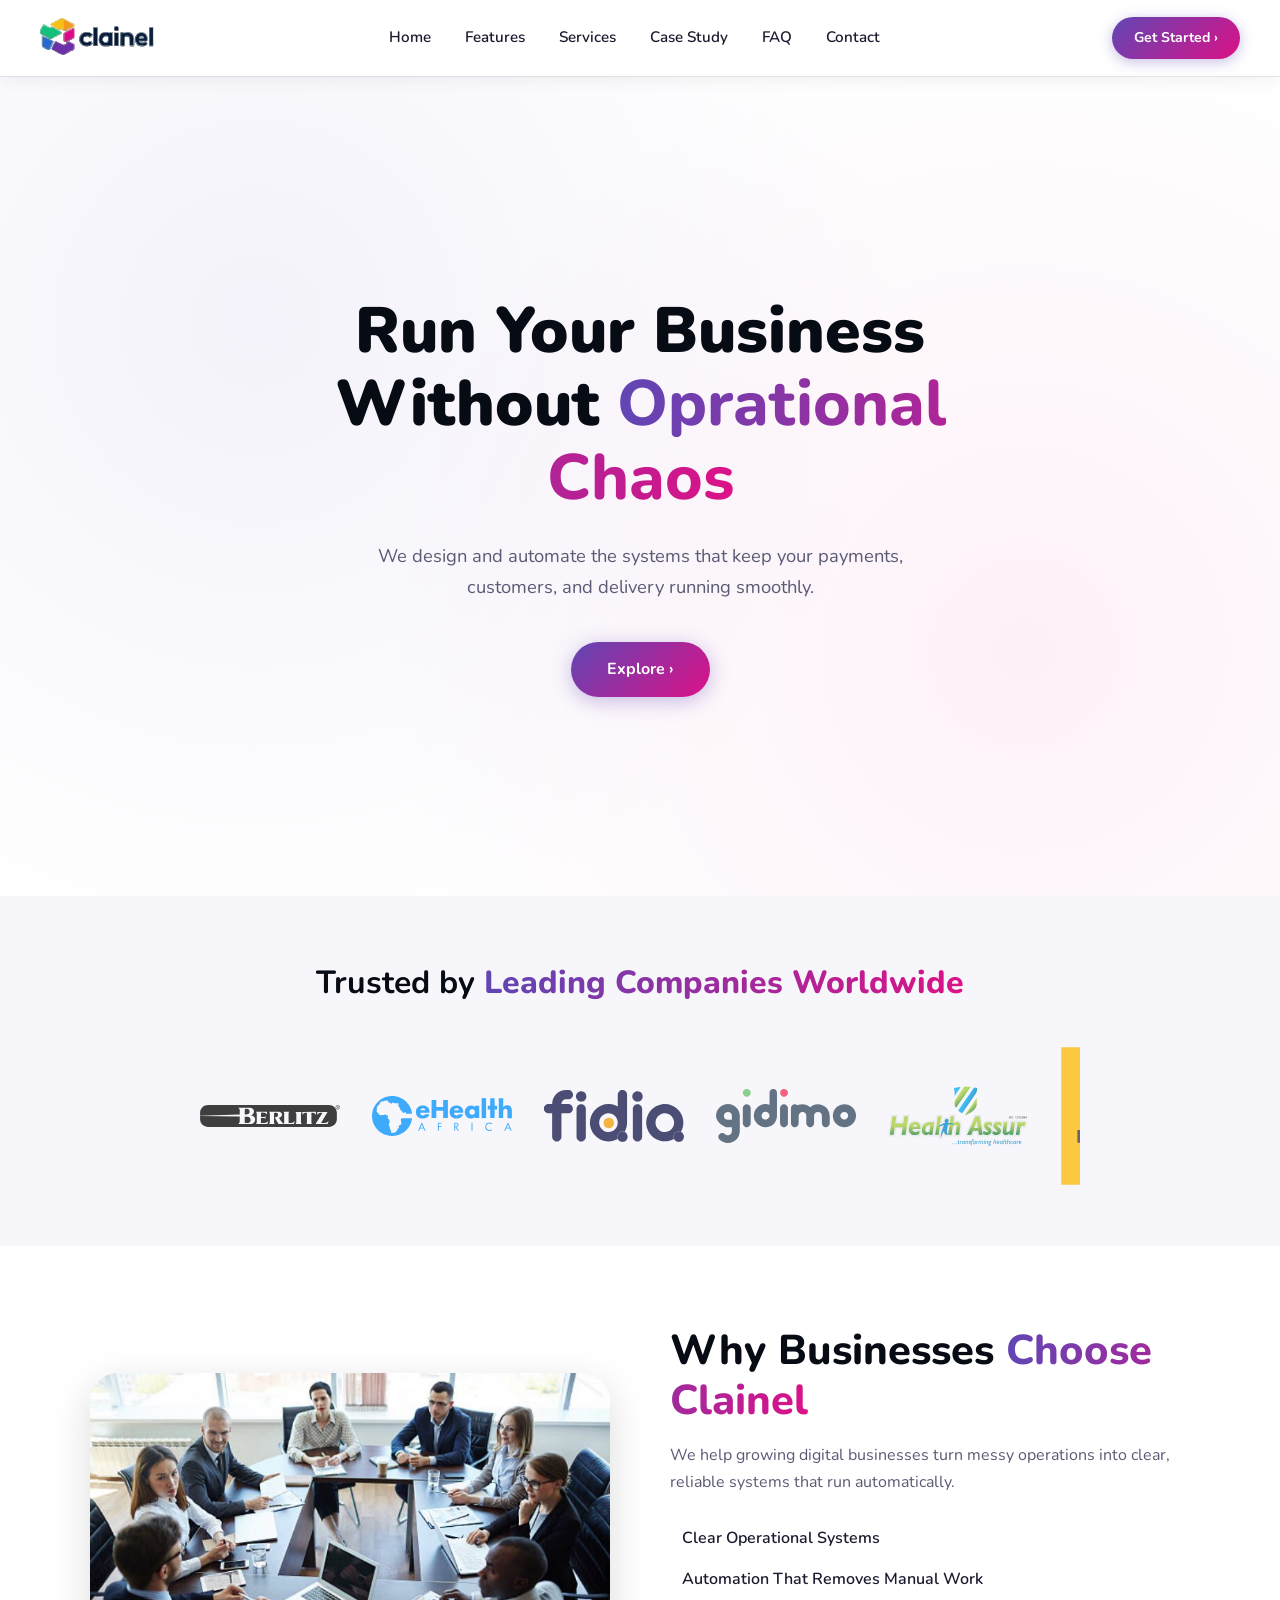
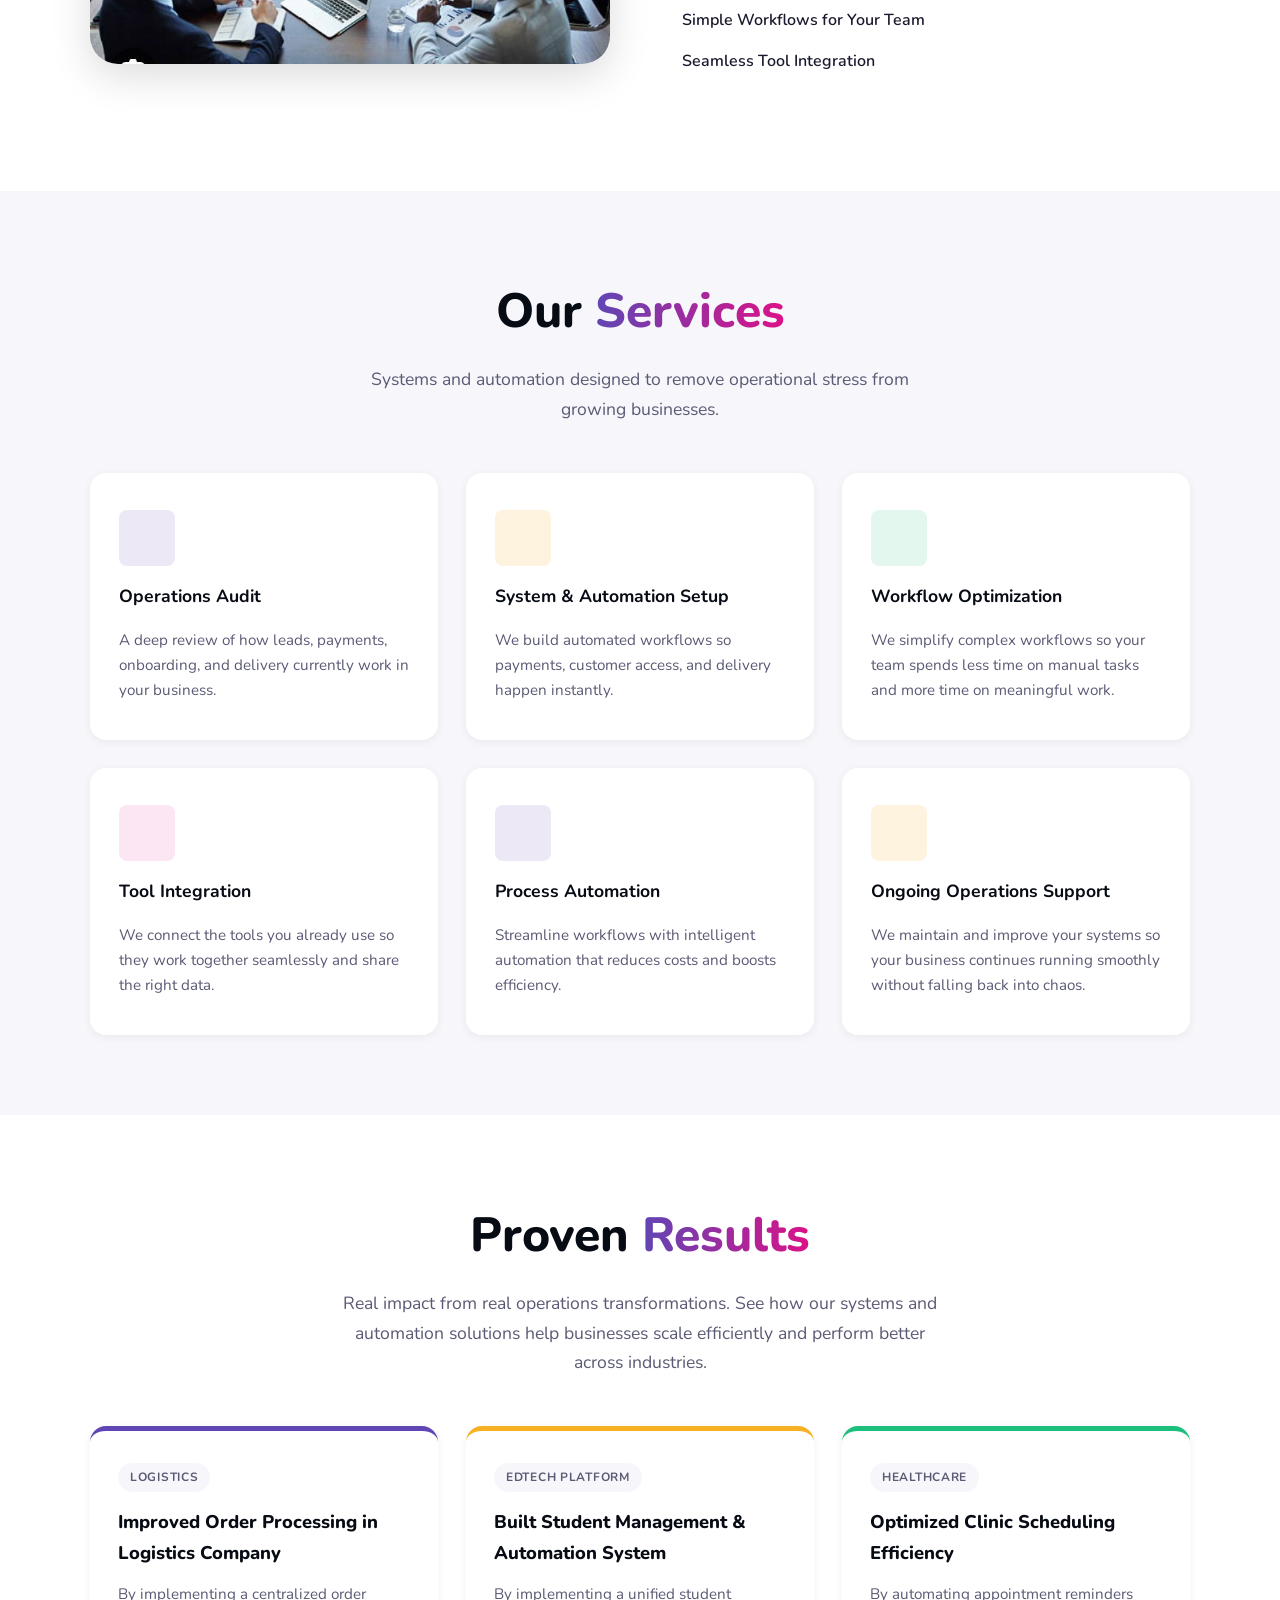
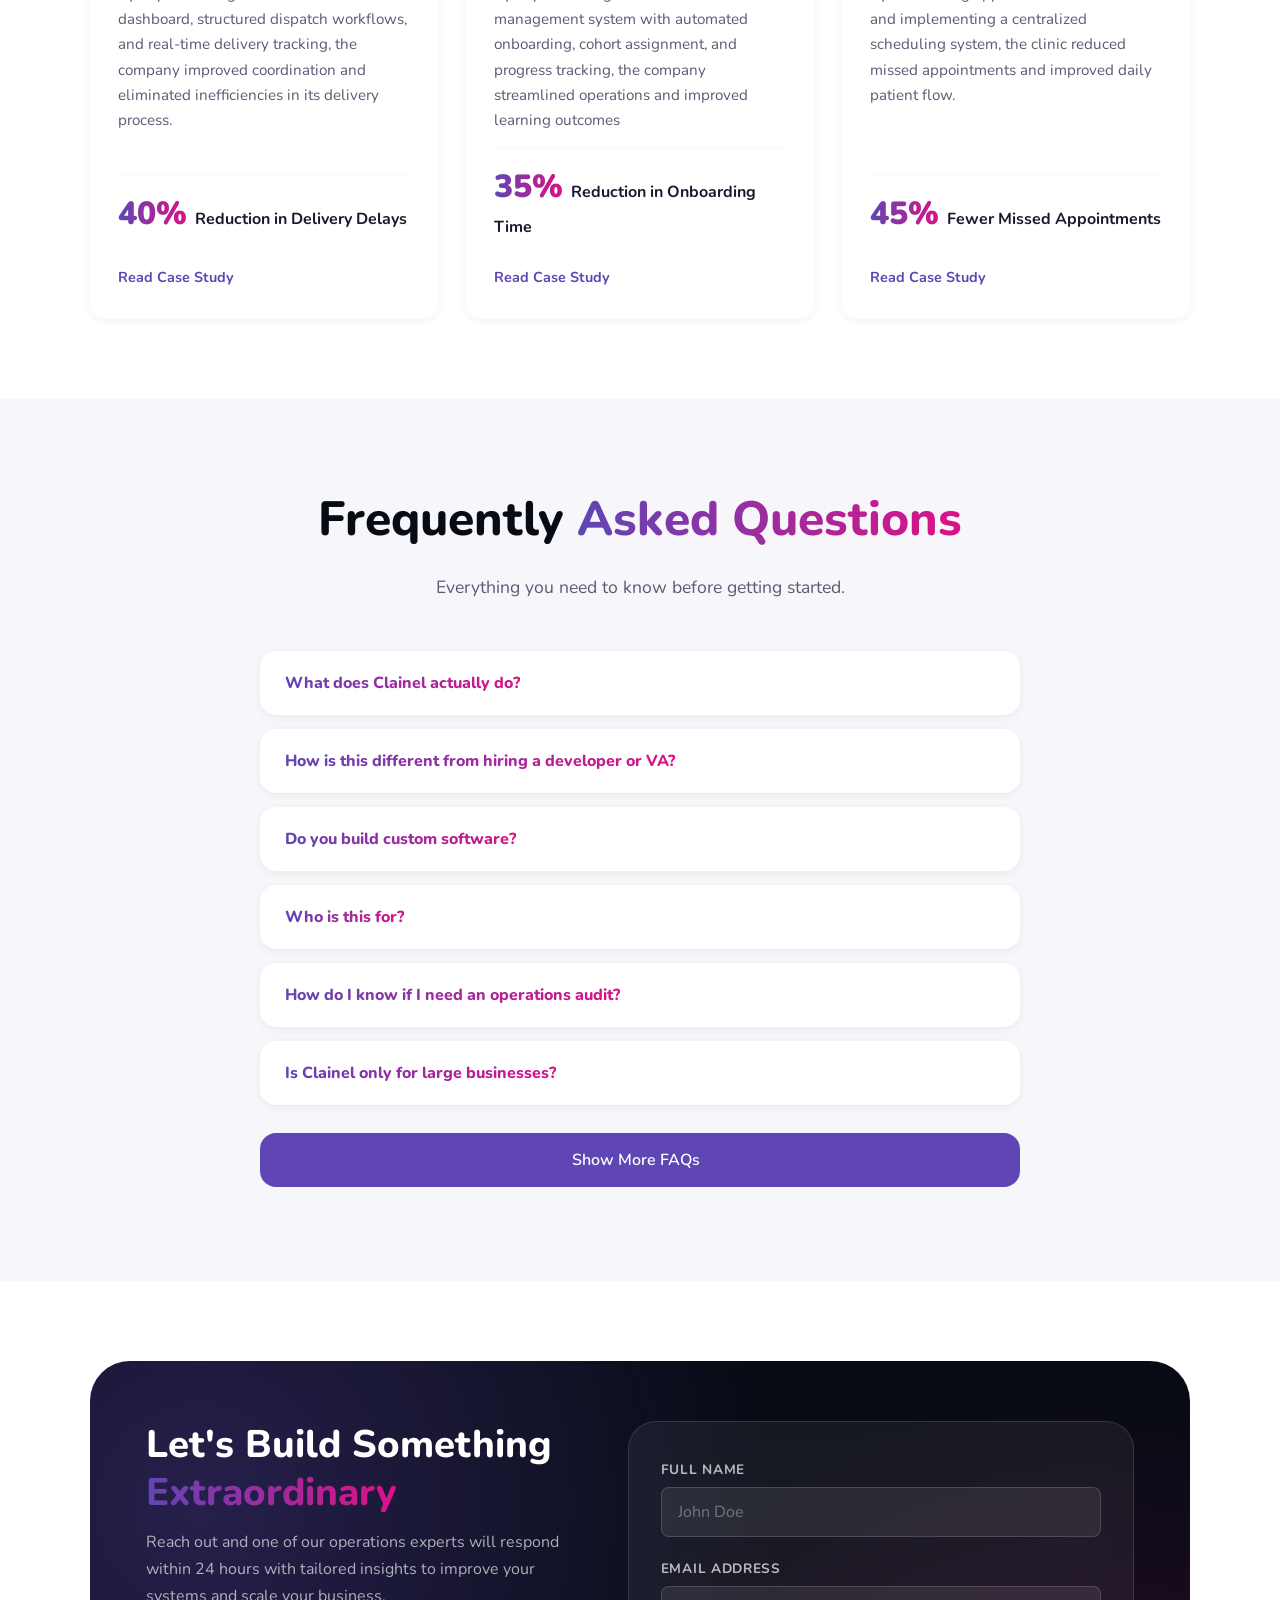
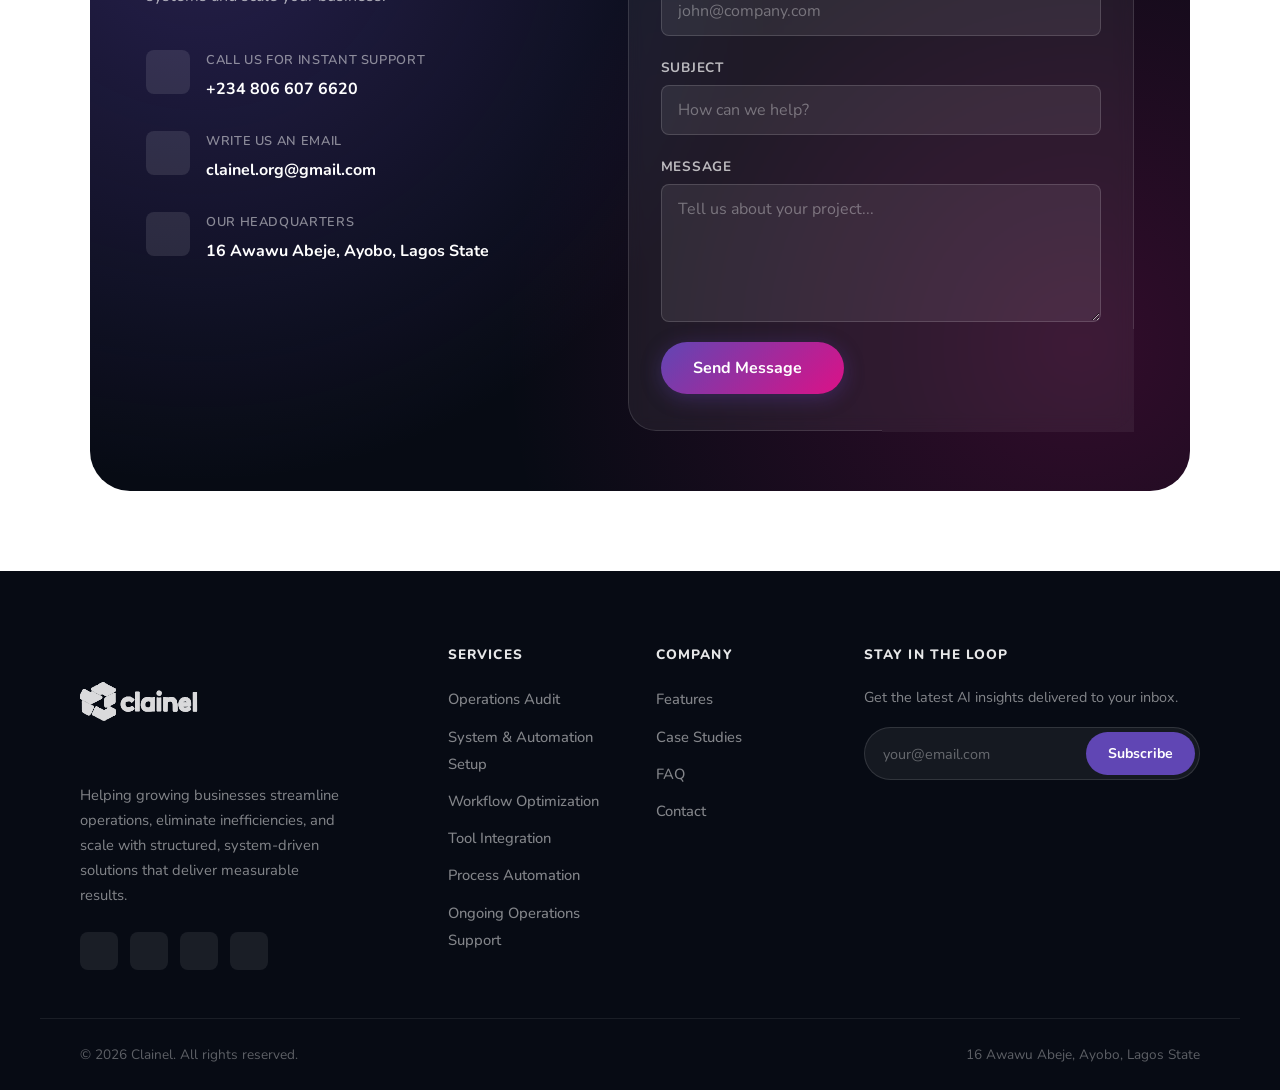
==== index.html @ b94ef3d1 "- Added Favicon -Added more questions to the FAQ section and also added a show more FAQ button to di" ====
<!DOCTYPE html>
<html lang="en">
<head>
    <meta charset="UTF-8">
    <meta name="viewport" content="width=device-width, initial-scale=1.0">
    <meta name="description" content="Clainel – Partner with us to design, build, and scale AI solutions that drive measurable business outcomes and competitive advantage.">
    <title>Clainel | Run your business without operational chaos</title>

    <!-- Favicon -->
    <link rel="icon" type="image/svg+xml" href="./imgs/favicon (2).svg">
    <link rel="icon" type="image/png" href="./imgs/CLAINEL_LOGO.png">
    <link rel="apple-touch-icon" href="./imgs/white_clainel_LOGO.png">

    <!-- Flaticon Icon CDN -->
    <link rel="stylesheet" href="https://cdn-uicons.flaticon.com/3.0.0/uicons-regular-rounded/css/uicons-regular-rounded.css">
    <link rel="stylesheet" href="https://cdn-uicons.flaticon.com/3.0.0/uicons-solid-rounded/css/uicons-solid-rounded.css">
    <link rel="stylesheet" href="https://cdn-uicons.flaticon.com/3.0.0/uicons-brands/css/uicons-brands.css">

    <link rel="stylesheet" href="style.css">
</head>
<body>

    <!-- ─── Navbar ─────────────────────────────────────────────────── -->
    <nav class="container" id="navbar" aria-label="Main navigation">

        <!-- Fixed-height top bar: logo | links | CTA | toggle -->
        <div class="nav-bar">
            <div class="img1">
                <a href="#Home">
                    <img src="./imgs/CLAINEL_LOGO_edit.svg" alt="Clainel logo">
                </a>
            </div>

            <!-- Desktop links -->
            <div class="content">
                <ul>
                    <li><a href="#Home">Home</a></li>
                    <li><a href="#Features">Features</a></li>
                    <li><a href="#Services">Services</a></li>
                    <li><a href="#Case-Study">Case Study</a></li>
                    <li><a href="#FAQ">FAQ</a></li>
                    <li><a href="#Contact">Contact</a></li>
                </ul>
            </div>

            <!-- Desktop CTA -->
            <div class="nav-cta">
                <a href="#Contact">Get Started &rsaquo;</a>
            </div>

            <!-- Hamburger / Close toggle -->
            <button id="nav-toggle" class="nav-toggle" aria-label="Toggle navigation" aria-expanded="false">
                <i class="fi fi-rr-menu-burger nav-icon-open"></i>
                <i class="fi fi-rr-cross nav-icon-close"></i>
            </button>
        </div>

        <!-- Mobile slide-down drawer -->
        <div class="nav-drawer" id="nav-drawer">
            <ul>
                <li><a href="#Home">Home</a></li>
                <li><a href="#Features">Features</a></li>
                <li><a href="#Services">Services</a></li>
                <li><a href="#Case-Study">Case Study</a></li>
                <li><a href="#FAQ">FAQ</a></li>
                <li><a href="#Contact">Contact</a></li>
                <li class="mobile-cta-li"><a href="#Contact" class="mobile-cta-link">Get Started &rsaquo;</a></li>
            </ul>
        </div>

    </nav>


    <!-- ─── Hero ───────────────────────────────────────────────────── -->
    <section id="Home">
        <div class="grid-container">
            <div class="home-text">
                <h1>Run Your Business Without <span>Oprational Chaos</span></h1>
                <p>We design and automate the systems that keep your payments, customers, and delivery running smoothly.</p>
                <a href="#Services" class="btn-primary">Explore &rsaquo;</a>
            </div>
            <div class="home-image">
                <!-- hero image placeholder -->
            </div>
        </div>
    </section>

    <!-- ─── Trusted Companies ──────────────────────────────────────── -->
    <section id="Leading-Companies">
        <div class="leading-companies">
            <h2>Trusted by <span>Leading Companies Worldwide</span></h2>
            <div class="company-logos">
                <img src="./imgs/LOGO1 (2).svg " alt="Company 1">
                <img src="./imgs/ehealth_africa.svg" alt="Company 2">
                <img src="./imgs/fidia.svg" alt="Company 3">
                <img src="./imgs/gidimo.svg" alt="Company 4">
                <img src="./imgs/health_assur.svg" alt="Company 5">
                <img src="./imgs/kadarko.svg" alt="Company 6">
                <img src="./imgs/ipnx.svg" alt="Company 7">
            </div>
        </div>
    </section>

    <!-- ─── Features ──────────────────────────────────────────────── -->
    <section id="Features">
        <div class="features">
            <div class="generalf">
                <div class="feature-image">
                    <img src="./imgs/business.jpg" alt="AI features illustration">
                </div>
                <div class="feature-text">
                    <h2>Why Businesses <span>Choose Clainel</span></h2>
                    <p>We help growing digital businesses turn messy operations into clear, reliable systems that run automatically.</p>

                    <ul class="feature-list">
                        <li><i class="fi fi-sr-check-circle feature-check"></i> Clear Operational Systems</li>
                        <li><i class="fi fi-sr-check-circle feature-check"></i> Automation That Removes Manual Work</li>
                        <li><i class="fi fi-sr-check-circle feature-check"></i> Simple Workflows for Your Team</li>
                        <li><i class="fi fi-sr-check-circle feature-check"></i> Seamless Tool Integration</li>
                    </ul>
                </div>
            </div>
        </div>
    </section>

    <!-- ─── Services ──────────────────────────────────────────────── -->
    <section id="Services">
        <div class="pricing">
            <h2 class="section-title">Our <span>Services</span></h2>
            <p class="section-subtitle">Systems and automation designed to remove operational stress from growing businesses.</p>
            <div class="pricing-cards">

                <div class="card">
                    <div class="card-icon icon-purple">
                        <i class="fi fi-rr-brain"></i>
                    </div>
                    <h3>Operations Audit</h3>
                    <p class="card-desc">A deep review of how leads, payments, onboarding, and delivery currently work in your business.</p>
                </div>

                <div class="card">
                    <div class="card-icon icon-yellow">
                        <i class="fi fi-rr-settings"></i>
                    </div>
                    <h3>System &amp; Automation Setup</h3>
                    <p class="card-desc">We build automated workflows so payments, customer access, and delivery happen instantly.</p>
                </div>

                <div class="card">
                    <div class="card-icon icon-green">
                        <i class="fi fi-rr-chart-line-up"></i>
                    </div>
                    <h3>Workflow Optimization</h3>
                    <p class="card-desc">We simplify complex workflows so your team spends less time on manual tasks and more time on meaningful work.</p>
                </div>

                <div class="card">
                    <div class="card-icon icon-pink">
                        <i class="fi fi-rr-shield-check"></i>
                    </div>
                    <h3>Tool Integration</h3>
                    <p class="card-desc">We connect the tools you already use so they work together seamlessly and share the right data.</p>
                </div>

                <div class="card">
                    <div class="card-icon icon-purple">
                        <i class="fi fi-rr-bolt"></i>
                    </div>
                    <h3>Process Automation</h3>
                    <p class="card-desc">Streamline workflows with intelligent automation that reduces costs and boosts efficiency.</p>
                </div>

                <div class="card">
                    <div class="card-icon icon-yellow">
                        <i class="fi fi-rr-users"></i>
                    </div>
                    <h3>Ongoing Operations Support</h3>
                    <p class="card-desc">We maintain and improve your systems so your business continues running smoothly without falling back into chaos.</p>
                </div>

            </div>
        </div>
    </section>

    <!-- ─── Case Study / Proven Results ───────────────────────────── -->
    <section id="Case-Study">
        <div class="Study">
            <h2 class="section-title">Proven <span>Results</span></h2>
            <p class="section-subtitle">Real impact from real operations transformations. See how our systems and automation solutions help businesses scale
            efficiently and perform better across industries.</p>

            <div class="case-studies">

                <div class="case-card card1">
                    <div class="case-tag">Logistics</div>
                    <h3>Improved Order Processing in Logistics Company</h3>
                    <p>By implementing a centralized order dashboard, structured dispatch workflows, and real-time delivery tracking, the company improved coordination and eliminated inefficiencies in its delivery process.</p>
                    <div class="case-metric"><span>40%</span> Reduction in Delivery Delays</div>
                    <button class="sdbtn" ><a href="logistics.html" >Read Case Study <i class="fi fi-rr-angle-right"></i></a></button>
                </div>

                <div class="case-card card2">
                    <div class="case-tag">EdTech Platform</div>
                    <h3>Built Student Management & Automation System</h3>
                    <p>By implementing a unified student management system with automated onboarding, cohort assignment, and progress tracking, the company streamlined operations and improved learning outcomes</p>
                    <div class="case-metric"><span>35%</span> Reduction in Onboarding Time</div>
                    <button class="sdbtn" ><a href="learning.html">Read Case Study <i class="fi fi-rr-angle-right"></i></a></button>
                </div>

                <div class="case-card card3">
                    <div class="case-tag">Healthcare</div>
                    <h3>Optimized Clinic Scheduling Efficiency</h3>
                    <p>By automating appointment reminders and implementing a centralized scheduling system, the clinic reduced missed
                    appointments and improved daily patient flow.</p>
                    <div class="case-metric"><span>45%</span> Fewer Missed Appointments</div>
                    <button class="sdbtn"><a href="health.html">Read Case Study <i class="fi fi-rr-angle-right"></i></a></button>
                </div>

            </div>
        </div>
    </section>

    <!-- ─── FAQ ───────────────────────────────────────────────────── -->
    <section id="FAQ">
        <div class="faq">
            <h2 class="section-title">Frequently <span>Asked Questions</span></h2>
            <p class="section-subtitle">Everything you need to know before getting started.</p>

            <div class="faq-list">

                <div class="faq-item">
                    <button class="faq-trigger" aria-expanded="false">
                        <span>What does Clainel actually do?</span>
                        <i class="fi fi-rr-angle-down faq-icon"></i>
                    </button>
                    <div class="faq-answer">
                        <p>We help businesses fix and automate their operations, from how customers come in, to how they're onboarded, served, and tracked. Our goal is to reduce manual work, eliminate inefficiencies, and give you full visibility into your business.</p>
                    </div>
                </div>

                <div class="faq-item">
                    <button class="faq-trigger" aria-expanded="false">
                        <span>How is this different from hiring a developer or VA?</span>
                        <i class="fi fi-rr-angle-down faq-icon"></i>
                    </button>
                    <div class="faq-answer">
                        <p>We don't just execute tasks, we analyze your operations, identify bottlenecks, and design structured systems that
                        improve how your business runs end-to-end.</p>
                    </div>
                </div>

                <div class="faq-item">
                    <button class="faq-trigger" aria-expanded="false">
                        <span>Do you build custom software?</span>
                        <i class="fi fi-rr-angle-down faq-icon"></i>
                    </button>
                    <div class="faq-answer">
                        <p>No. We use and connect proven tools to build efficient systems quickly, without the cost and complexity of custom
                        development.</p>
                    </div>
                </div>

                <div class="faq-item">
                    <button class="faq-trigger" aria-expanded="false">
                        <span>Who is this for?</span>
                        <i class="fi fi-rr-angle-down faq-icon"></i>
                    </button>
                    <div class="faq-answer">
                        <p>We work best with digital-first businesses, coaches, creators, agencies, and service providers who are growing but struggling with manual processes and operational chaos.</p>
                    </div>
                </div>

                <div class="faq-item">
                    <button class="faq-trigger" aria-expanded="false">
                        <span>How do I know if I need an operations audit?</span>
                        <i class="fi fi-rr-angle-down faq-icon"></i>
                    </button>
                    <div class="faq-answer">
                        <p>If your business feels messy behind the scenes, manual tracking, missed steps, slow onboarding, or constant
                        firefighting, you'll benefit from an audit.</p>
                    </div>
                </div>
                <div class="faq-item">
                    <button class="faq-trigger" aria-expanded="false">
                        <span>Is Clainel only for large businesses?</span>
                        <i class="fi fi-rr-angle-down faq-icon"></i>
                    </button>
                    <div class="faq-answer">
                        <p>No. We're designed to help small and growing businesses build structure early so they can scale without breaking.</p>
                    </div>
                </div>

                <button id="show-more-faq" class="show-more-btn">Show More FAQs <i class="fi fi-rr-angle-down"></i></button>

                <div class="faq-item hidden">
                    <button class="faq-trigger" aria-expanded="false">
                        <span>What happens during an operations audit?</span>
                        <i class="fi fi-rr-angle-down faq-icon"></i>
                    </button>
                    <div class="faq-answer">
                        <p>We analyze how your business currently runs, identify inefficiencies and risks, and provide a clear plan to improve your
                        systems and workflows.</p>
                    </div>
                </div>

                <div class="faq-item hidden">
                    <button class="faq-trigger" aria-expanded="false">
                        <span>Do you also implement the solutions?</span>
                        <i class="fi fi-rr-angle-down faq-icon"></i>
                    </button>
                    <div class="faq-answer">
                        <p>Yes. After the audit, we can design and implement the systems and automations needed to fix the issues we identify.</p>
                    </div>
                </div>

                <div class="faq-item hidden">
                    <button class="faq-trigger" aria-expanded="false">
                        <span>How long does it take?</span>
                        <i class="fi fi-rr-angle-down faq-icon"></i>
                    </button>
                    <div class="faq-answer">
                        <p>Most audits are completed within 1-2 weeks, depending on the complexity of your operations.</p>
                    </div>
                </div>

                <div class="faq-item hidden">
                    <button class="faq-trigger" aria-expanded="false">
                        <span>What kind of results should I expect?</span>
                        <i class="fi fi-rr-angle-down faq-icon"></i>
                    </button>
                    <div class="faq-answer">
                        <p>Most clients experience reduced manual workload, improved visibility, faster operations, and better control over their
                        business processes.</p>
                    </div>
                </div>
                <div class="faq-item hidden">
                    <button class="faq-trigger" aria-expanded="false">
                        <span>We haven't heard of Clainel before, why should we trust you?</span>
                        <i class="fi fi-rr-angle-down faq-icon"></i>
                    </button>
                    <div class="faq-answer">
                        <p>Clainel is built by operators with real experience designing systems, automations, and workflows across multiple
                        businesses. We focus on practical execution, not theory.</p>
                    </div>
                </div>

                <div class="faq-item hidden">
                    <button class="faq-trigger" aria-expanded="false">
                        <span>How much does it cost?
                        </span>
                        <i class="fi fi-rr-angle-down faq-icon"></i>
                    </button>
                    <div class="faq-answer">
                        <p>Pricing depends on the scope of your operations, but we offer structured packages starting with a focused operations
                        audit.</p>
                    </div>
                </div>

                <div class="faq-item hidden">
                    <button class="faq-trigger" aria-expanded="false">
                        <span>Do I need to commit long-term?</span>
                        <i class="fi fi-rr-angle-down faq-icon"></i>
                    </button>
                    <div class="faq-answer">
                        <p>No. You can start with a one-time audit and decide if you would like us to support implementation or ongoing optimization.</p>
                    </div>
                </div>

                <div class="faq-item hidden">
                    <button class="faq-trigger" aria-expanded="false">
                        <span>Will this disrupt my current operations?</span>
                        <i class="fi fi-rr-angle-down faq-icon"></i>
                    </button>
                    <div class="faq-answer">
                        <p>No. We design systems to integrate into your existing workflow with minimal disruption.</p>
                    </div>
                </div>

                <div class="faq-item hidden">
                    <button class="faq-trigger" aria-expanded="false">
                        <span>Do I need technical knowledge?</span>
                        <i class="fi fi-rr-angle-down faq-icon"></i>
                    </button>
                    <div class="faq-answer">
                        <p>Not at all. We handle the technical side and ensure everything is simple for you and your team to use.</p>
                    </div>
                </div>

                <div class="faq-item hidden">
                    <button class="faq-trigger" aria-expanded="false">
                        <span>What if my business is still small?</span>
                        <i class="fi fi-rr-angle-down faq-icon"></i>
                    </button>
                    <div class="faq-answer">
                        <p>That is actually the best time to fix your operations. It is easier and cheaper to build structure early than to fix chaos
                        later.</p>
                    </div>
                </div>

                <div class="faq-item hidden">
                    <button class="faq-trigger" aria-expanded="false">
                        <span>What is the next step?</span>
                        <i class="fi fi-rr-angle-down faq-icon"></i>
                    </button>
                    <div class="faq-answer">
                        <p>Book a discovery call. We will review your current operations and let you know exactly where improvements can be made.</p>
                    </div>
                </div>

            </div>
        </div>
    </section>

    <!-- ─── Contact ───────────────────────────────────────────────── -->
    <section id="Contact">
        <div class="contact">
            <div class="contact-info">
                <h2>Let's Build Something <span>Extraordinary</span></h2>
                <p class="contact-sub">Reach out and one of our operations experts will respond within 24 hours with tailored insights to improve your systems and scale your
                business.</p>

                <div class="contact-detail">
                    <div class="contact-detail-icon"><i class="fi fi-rr-phone-call"></i></div>
                    <div>
                        <p class="detail-label">Call us for instant support</p>
                        <p class="detail-value">+234 806 607 6620</p>
                    </div>
                </div>

                <div class="contact-detail">
                    <div class="contact-detail-icon"><i class="fi fi-rr-envelope"></i></div>
                    <div>
                        <p class="detail-label">Write us an email</p>
                        <p class="detail-value">clainel.org@gmail.com</p>
                    </div>
                </div>

                <div class="contact-detail">
                    <div class="contact-detail-icon"><i class="fi fi-rr-marker"></i></div>
                    <div>
                        <p class="detail-label">Our headquarters</p>
                        <p class="detail-value">16 Awawu Abeje, Ayobo, Lagos State</p>
                    </div>
                </div>
            </div>

            <div class="contact-form-wrap">
                <form class="contact-form" action="https://formspree.io/f/xwvrgonv" method="POST" novalidate>
                    <div class="form-group">
                        <label for="contact-name">Full Name</label>
                        <input id="contact-name" name="Full Name" type="text" placeholder="John Doe" required>
                    </div>
                    <div class="form-group">
                        <label for="contact-email">Email Address</label>
                        <input id="contact-email" name="Email" type="email" placeholder="john@company.com" required>
                    </div>
                    <div class="form-group">
                        <label for="contact-subject">Subject</label>
                        <input id="contact-subject" name="Subject" type="text" placeholder="How can we help?">
                    </div>
                    <div class="form-group">
                        <label for="contact-message">Message</label>
                        <textarea id="contact-message" name="Message" rows="5" placeholder="Tell us about your project..." required></textarea>
                    </div>
                    <button type="submit" class="btn-submit">Send Message <i class="fi fi-rr-paper-plane"></i></button>
                </form>
            </div>
        </div>
    </section>

    <!-- ─── Footer ────────────────────────────────────────────────── -->
    <footer id="Footer">
        <div class="footer-inner">
            <div class="footer-brand">
                <img src="./imgs/CLAINEL_LOGO_edit.svg" alt="Clainel logo" class="footer-logo">
                <p>Helping growing businesses streamline operations, eliminate inefficiencies, and scale with structured, system-driven solutions that deliver measurable results.</p>
                <div class="footer-socials">
                    <a href="https://www.facebook.com/profile.php?id=61572481352566" aria-label="Facebook"><i class="fi fi-brands-facebook"></i></a>
                    <a href="#" aria-label="X / Twitter"><i class="fi fi-brands-twitter-alt"></i></a>
                    <a href="https://www.linkedin.com/company/clainel/" aria-label="LinkedIn"><i class="fi fi-brands-linkedin"></i></a>
                    <a href="https://www.instagram.com/clainel_org/" aria-label="Instagram"><i class="fi fi-brands-instagram"></i></a>
                </div>
            </div>

            <div class="footer-col">
                <h4>Services</h4>
                <ul>
                    <li><a href="#Services">Operations Audit</a></li>
                    <li><a href="#Services">System &amp; Automation Setup</a></li>
                    <li><a href="#Services">Workflow Optimization</a></li>
                    <li><a href="#Services">Tool Integration</a></li>
                    <li><a href="#Services">Process Automation</a></li>
                    <li><a href="#Services">Ongoing Operations Support</a></li>
                </ul>
            </div>

            <div class="footer-col">
                <h4>Company</h4>
                <ul>
                    <li><a href="#Features">Features</a></li>
                    <li><a href="#Case-Study">Case Studies</a></li>
                    <li><a href="#FAQ">FAQ</a></li>
                    <li><a href="#Contact">Contact</a></li>
                </ul>
            </div>

            <div class="footer-newsletter">
                <h4>Stay in the Loop</h4>
                <p>Get the latest AI insights delivered to your inbox.</p>
                <form class="newsletter-form" action="https://formspree.io/f/xwvrgonv" method="POST" novalidate>
                <div class="newsletter-row">
                    <label for="newsletter"></label>
                    <input type="email" id="newsletter" name="Email" placeholder="your@email.com" aria-label="Email for newsletter" required>
                        <button type="submit">Subscribe</button>
                </div>
            </form>
            </div>
        </div>

        <div class="footer-bottom">
            <p>&copy; 2026 Clainel. All rights reserved.</p>
            <p>16 Awawu Abeje, Ayobo, Lagos State</p>
        </div>
    </footer>

    <script src="script.js"></script>
</body>

</html>
---- style.css ----
/* ═══════════════════════════════════════════════════════════════
   NUNITO FONT — local
═══════════════════════════════════════════════════════════════ */
@font-face {
  font-family: "Nunito";
  src: url("./fonts/Nunito/Nunito-ExtraLight.ttf");
  font-weight: 200;
  font-style: normal;
}
@font-face {
  font-family: "Nunito";
  src: url("./fonts/Nunito/Nunito-ExtraLightItalic.ttf");
  font-weight: 200;
  font-style: italic;
}
@font-face {
  font-family: "Nunito";
  src: url("./fonts/Nunito/Nunito-Light.ttf");
  font-weight: 300;
  font-style: normal;
}
@font-face {
  font-family: "Nunito";
  src: url("./fonts/Nunito/Nunito-LightItalic.ttf");
  font-weight: 300;
  font-style: italic;
}
@font-face {
  font-family: "Nunito";
  src: url("./fonts/Nunito/Nunito-Regular.ttf");
  font-weight: 400;
  font-style: normal;
}
@font-face {
  font-family: "Nunito";
  src: url("./fonts/Nunito/Nunito-Italic.ttf");
  font-weight: 400;
  font-style: italic;
}
@font-face {
  font-family: "Nunito";
  src: url("./fonts/Nunito/Nunito-Medium.ttf");
  font-weight: 500;
  font-style: normal;
}
@font-face {
  font-family: "Nunito";
  src: url("./fonts/Nunito/Nunito-MediumItalic.ttf");
  font-weight: 500;
  font-style: italic;
}
@font-face {
  font-family: "Nunito";
  src: url("./fonts/Nunito/Nunito-SemiBold.ttf");
  font-weight: 600;
  font-style: normal;
}
@font-face {
  font-family: "Nunito";
  src: url("./fonts/Nunito/Nunito-SemiBoldItalic.ttf");
  font-weight: 600;
  font-style: italic;
}
@font-face {
  font-family: "Nunito";
  src: url("./fonts/Nunito/Nunito-Bold.ttf");
  font-weight: 700;
  font-style: normal;
}
@font-face {
  font-family: "Nunito";
  src: url("./fonts/Nunito/Nunito-BoldItalic.ttf");
  font-weight: 700;
  font-style: italic;
}
@font-face {
  font-family: "Nunito";
  src: url("./fonts/Nunito/Nunito-ExtraBold.ttf");
  font-weight: 800;
  font-style: normal;
}
@font-face {
  font-family: "Nunito";
  src: url("./fonts/Nunito/Nunito-ExtraBoldItalic.ttf");
  font-weight: 800;
  font-style: italic;
}
@font-face {
  font-family: "Nunito";
  src: url("./fonts/Nunito/Nunito-Black.ttf");
  font-weight: 900;
  font-style: normal;
}
@font-face {
  font-family: "Nunito";
  src: url("./fonts/Nunito/Nunito-BlackItalic.ttf");
  font-weight: 900;
  font-style: italic;
}

/* ═══════════════════════════════════════════════════════════════
     Montserrat FONT — local
═══════════════════════════════════════════════════════════════ */

@font-face {
  font-family: "Montserrat-Regular";
  src: url("./fonts/Montserrat/Montserrat-Regular.ttf");
}
@font-face {
  font-family: "Montserrat-Medium";
  src: url("./fonts/Montserrat/Montserrat-Medium.ttf");
}
@font-face {
  font-family: "Montserrat-Bold";
  src: url("./fonts/Montserrat/Montserrat-Bold.ttf");
}
@font-face {
  font-family: "Montserrat-ExtraBold";
  src: url("./fonts/Montserrat/Montserrat-ExtraBold.ttf");
}
@font-face {
  font-family: "Montserrat-Semibold";
  src: url("./fonts/Montserrat/Montserrat-Semibold.ttf");
}
@font-face {
  font-family: "Montserrat-Black";
  src: url("./fonts/Montserrat/Montserrat-Black.ttf");
}


/* ═══════════════════════════════════════════════════════════════
   DESIGN TOKENS
═══════════════════════════════════════════════════════════════ */
:root {
  --clr-primary: #6046b4;
  --clr-primary-lt: #7e5ee6;
  --clr-accent: #dc1187;
  --clr-gold: #f5b023;
  --clr-green: #1dbf7c;
  --clr-dark: #070b14;
  --clr-text: #1a1a2e;
  --clr-muted: #5a5a75;
  --clr-bg: #ffffff;
  --clr-surface: #f7f7fb;

  --radius-sm: 8px;
  --radius-md: 16px;
  --radius-lg: 28px;
  --radius-xl: 40px;

  --shadow-sm: 0 2px 8px rgba(0, 0, 0, 0.06);
  --shadow-md: 0 6px 24px rgba(0, 0, 0, 0.1);
  --shadow-lg: 0 12px 40px rgba(0, 0, 0, 0.14);

  --font: "Nunito", sans-serif;
  --transition: 0.3s ease;
}

/* ═══════════════════════════════════════════════════════════════
   RESET & BASE
═══════════════════════════════════════════════════════════════ */
*,
*::before,
*::after {
  box-sizing: border-box;
  margin: 0;
  padding: 0;
}

html {
  scroll-behavior: smooth;
}

body {
  font-family: var(--font);
  font-size: 16px;
  color: var(--clr-text);
  background: var(--clr-bg);
  line-height: 1.7;
  -webkit-font-smoothing: antialiased;
}

img,
picture,
video {
  max-width: 100%;
  height: auto;
  display: block;
}

section {
  scroll-margin-top: 80px;
}

/* Shared gradient span */
span.gradient,
span {
  background: linear-gradient(90deg, var(--clr-primary), var(--clr-accent));
  -webkit-background-clip: text;
  -webkit-text-fill-color: transparent;
  background-clip: text;
  font-weight: 800;
}

/* Section typography helpers */
.section-title {
  text-align: center;
  font-size: clamp(2rem, 4vw, 3rem);
  font-weight: 800;
  color: var(--clr-dark);
  margin-bottom: 12px;
}

.section-subtitle {
  text-align: center;
  font-size: 1.1rem;
  color: var(--clr-muted);
  max-width: 600px;
  margin: 0 auto 48px;
}

/* Buttons */
.btn-primary {
  display: inline-block;
  padding: 14px 36px;
  background: linear-gradient(135deg, var(--clr-primary), var(--clr-accent));
  color: #fff;
  font-family: var(--font);
  font-size: 1rem;
  font-weight: 700;
  border: none;
  border-radius: 50px;
  cursor: pointer;
  text-decoration: none;
  transition:
    transform var(--transition),
    box-shadow var(--transition);
  box-shadow: 0 4px 20px rgba(96, 70, 180, 0.35);
}
.btn-primary:hover {
  transform: translateY(-3px);
  box-shadow: 0 8px 28px rgba(96, 70, 180, 0.45);
}

/* ───────────────────────────────────────────────────────────────
   SCROLL FADE-IN
─────────────────────────────────────────────────────────────── */
.fade-in {
  opacity: 0;
  transform: translateY(28px);
  transition:
    opacity 0.7s ease-out,
    transform 0.7s ease-out;
}
.fade-in-visible {
  opacity: 1;
  transform: none;
}

/* ═══════════════════════════════════════════════════════════════
   NAVBAR
═══════════════════════════════════════════════════════════════ */

/* Outer nav strip – sticky bar */
.container {
  position: sticky;
  top: 0;
  left: 0;
  z-index: 999;
  width: 100%;
  background: rgba(255, 255, 255, 0.97);
  backdrop-filter: blur(14px);
  -webkit-backdrop-filter: blur(14px);
  box-shadow:
    0 1px 0 rgba(0, 0, 0, 0.07),
    0 4px 16px rgba(0, 0, 0, 0.06);
  /* Do NOT set height or flex here – the inner .nav-bar handles that */
}

/* Inner row that constrains the logo / links / CTA / toggle to 76px */
.nav-bar {
  display: flex;
  align-items: center;
  justify-content: space-between;
  height: 76px;
  padding: 0 40px;
  gap: 16px;
}

/* ── Logo ── */
.img1 {
  width: 116px;
  flex-shrink: 0;
  display: flex;
  align-items: center;
}
.img1 a {
  display: block;
  line-height: 0;
  text-decoration: none;
}
.img1 img {
  width: 100%;
  height: auto;
}

/* ── Desktop links (centre) ── */
.content {
  display: flex;
  align-items: center;
  flex: 1;
  justify-content: center;
}

.content ul {
  list-style: none;
  display: flex;
  align-items: center;
  gap: 4px;
  margin: 0;
  padding: 0;
}

.content a {
  position: relative;
  color: var(--clr-text);
  font-size: 0.95rem;
  font-weight: 600;
  text-decoration: none;
  padding: 7px 15px;
  border-radius: 50px;
  white-space: nowrap;
  transition: color var(--transition);
}
.content a::after {
  content: "";
  position: absolute;
  bottom: 2px;
  left: 50%;
  transform: translateX(-50%) scaleX(0);
  width: calc(100% - 30px);
  height: 2px;
  border-radius: 2px;
  background: linear-gradient(90deg, var(--clr-primary), var(--clr-accent));
  transition: transform 0.25s ease;
}
.content a:hover {
  color: var(--clr-primary);
}
.content a:hover::after {
  transform: translateX(-50%) scaleX(1);
}

/* ── Desktop CTA button ── */
.nav-cta {
  flex-shrink: 0;
}
.nav-cta a {
  display: inline-block;
  padding: 9px 22px;
  background: linear-gradient(135deg, var(--clr-primary), var(--clr-accent));
  color: #fff;
  font-size: 0.88rem;
  font-weight: 700;
  border-radius: 50px;
  text-decoration: none;
  white-space: nowrap;
  box-shadow: 0 3px 14px rgba(96, 70, 180, 0.35);
  transition:
    transform var(--transition),
    box-shadow var(--transition);
}
.nav-cta a::after {
  display: none !important;
}
.nav-cta a:hover {
  transform: translateY(-2px);
  box-shadow: 0 6px 20px rgba(96, 70, 180, 0.45);
}

/* ── Hamburger button (hidden on desktop) ── */
.nav-toggle {
  display: none; /* hidden on desktop */
  flex-shrink: 0;
  align-items: center;
  justify-content: center;
  width: 42px;
  height: 42px;
  background: transparent;
  border: 1.5px solid rgba(96, 70, 180, 0.25);
  border-radius: var(--radius-sm);
  color: var(--clr-dark);
  font-size: 1.1rem;
  cursor: pointer;
  transition:
    background var(--transition),
    border-color var(--transition);
}
.nav-toggle:hover {
  background: rgba(96, 70, 180, 0.06);
  border-color: var(--clr-primary);
}

/* Icon swap – always scoped to the button itself */
.nav-icon-open,
.nav-icon-close {
  display: flex;
  align-items: center;
  justify-content: center;
  line-height: 1;
}
.nav-icon-close {
  display: none;
} /* X hidden by default */
.container.nav-open .nav-icon-open {
  display: none;
}
.container.nav-open .nav-icon-close {
  display: flex;
}

/* ── Mobile drawer ── */
.nav-drawer {
  overflow: hidden;
  max-height: 0;
  opacity: 0;
  background: #fff;
  border-top: 1px solid rgba(96, 70, 180, 0.08);
  transition:
    max-height 0.36s cubic-bezier(0.4, 0, 0.2, 1),
    opacity 0.28s ease;
}
.container.nav-open .nav-drawer {
  max-height: 460px;
  opacity: 1;
}

.nav-drawer ul {
  list-style: none;
  margin: 0;
  padding: 8px 0 12px;
}
.nav-drawer ul li {
  width: 100%;
}

.nav-drawer a {
  display: block;
  padding: 13px 24px;
  font-size: 1rem;
  font-weight: 700;
  color: var(--clr-text);
  text-decoration: none;
  border-bottom: 1px solid rgba(96, 70, 180, 0.05);
  transition:
    background var(--transition),
    color var(--transition),
    padding-left var(--transition);
}
.nav-drawer ul li:last-child a {
  border-bottom: none;
}
.nav-drawer a:hover {
  background: rgba(96, 70, 180, 0.06);
  color: var(--clr-primary);
  padding-left: 32px;
}

/* Mobile CTA pill inside drawer */
.mobile-cta-li {
  padding: 12px 20px 4px;
}
.mobile-cta-link {
  display: inline-block !important;
  padding: 11px 28px !important;
  background: linear-gradient(
    135deg,
    var(--clr-primary),
    var(--clr-accent)
  ) !important;
  color: #fff !important;
  border-radius: 50px !important;
  font-weight: 700 !important;
  border-bottom: none !important;
  box-shadow: 0 4px 14px rgba(96, 70, 180, 0.35);
}
.mobile-cta-link:hover {
  padding-left: 28px !important;
  box-shadow: 0 6px 20px rgba(96, 70, 180, 0.45) !important;
}

/* ── Responsive breakpoints ── */
@media (max-width: 768px) {
  .nav-bar {
    height: 68px;
    padding: 0 20px;
  }
  .nav-toggle {
    display: inline-flex;
  }
  .nav-cta {
    display: none;
  } /* desktop CTA hidden */
  .content {
    display: none;
  } /* desktop link list hidden */
}

@media (min-width: 769px) {
  .nav-drawer {
    display: none;
  } /* drawer never shows on desktop */
}

/* ── Logo link: remove underline / colour ── */
.img1 a {
  display: block;
  line-height: 0;
}

/* ── Mobile-only CTA in drawer ── */
.mobile-cta-li {
  padding: 14px 20px 6px !important;
  border-bottom: none !important;
}
.mobile-cta-link {
  display: inline-block !important;
  width: auto !important;
  padding: 11px 28px !important;
  background: linear-gradient(
    135deg,
    var(--clr-primary),
    var(--clr-accent)
  ) !important;
  color: #fff !important;
  border-radius: 50px !important;
  font-weight: 700 !important;
  border-bottom: none !important;
  box-shadow: 0 4px 14px rgba(96, 70, 180, 0.35);
  transition:
    transform var(--transition),
    box-shadow var(--transition) !important;
}
.mobile-cta-link:hover {
  transform: translateY(-2px) !important;
  padding-left: 28px !important; /* override the indent effect on hover */
  box-shadow: 0 6px 20px rgba(96, 70, 180, 0.45) !important;
}

/* Hide mobile CTA on desktop */
@media (min-width: 769px) {
  .mobile-cta-li {
    display: none !important;
  }
}

/* ═══════════════════════════════════════════════════════════════
   HOME / HERO
═══════════════════════════════════════════════════════════════ */
#Home {
  background:
    radial-gradient(
      circle at 20% 30%,
      rgba(96, 70, 180, 0.07) 0%,
      transparent 55%
    ),
    radial-gradient(
      circle at 80% 70%,
      rgba(220, 17, 135, 0.06) 0%,
      transparent 55%
    );
}

.grid-container {
  min-height: calc(100vh - 80px);
  display: flex;
  align-items: center;
  justify-content: center;
  text-align: center;
  padding: 80px 24px 60px;
}

.home-text {
  max-width: 760px;
}

.home-text h1 {
  font-size: clamp(2.4rem, 5.5vw, 4rem);
  font-weight: 900;
  color: var(--clr-dark);
  line-height: 1.15;
  margin-bottom: 24px;
}

.home-text p {
  font-size: 1.15rem;
  color: var(--clr-muted);
  max-width: 580px;
  margin: 0 auto 40px;
}

/* ═══════════════════════════════════════════════════════════════
   LEADING COMPANIES
═══════════════════════════════════════════════════════════════ */
#Leading-Companies {
  background: var(--clr-surface);
  padding: 60px 24px;
}

.leading-companies h2 {
  text-align: center;
  font-size: clamp(1.4rem, 3vw, 2rem);
  font-weight: 700;
  color: var(--clr-dark);
  margin-bottom: 36px;
}

.company-logos {
  width: 100%;
  max-width: 880px;
  margin: 0 auto;
  overflow: hidden;
  position: relative;
}

.company-logos-track {
  display: flex;
  align-items: center;
  gap: 32px;
  animation: logos-scroll 22s linear infinite;
  will-change: transform;
}
.company-logos-track:hover {
  animation-play-state: paused;
}

.company-logos img {
  flex: 0 0 140px;
  width: 140px;
  height: auto;
  opacity: 0.75;
  transition: opacity var(--transition);
}
.company-logos img:hover {
  opacity: 1;
}

@keyframes logos-scroll {
  0% {
    transform: translateX(0);
  }
  100% {
    transform: translateX(-50%);
  }
}

@media (max-width: 600px) {
  .company-logos {
    max-width: 100%;
  }
  .company-logos img {
    flex: 0 0 90px;
    width: 90px;
  }
  .company-logos-track {
    gap: 16px;
    animation-duration: 14s;
  }
}

/* ═══════════════════════════════════════════════════════════════
   FEATURES
═══════════════════════════════════════════════════════════════ */
#Features {
  background: var(--clr-bg);
  padding: 80px 24px;
}

.generalf {
  display: grid;
  grid-template-columns: 1fr 1fr;
  gap: 60px;
  align-items: center;
  max-width: 1100px;
  margin: 0 auto;
}

.feature-image img {
  border-radius: var(--radius-lg);
  object-fit: cover;
  max-height: 520px;
  width: 100%;
  box-shadow: var(--shadow-lg);
}

.feature-text h2 {
  font-size: clamp(1.8rem, 3.5vw, 2.6rem);
  font-weight: 800;
  color: var(--clr-dark);
  margin-bottom: 16px;
  line-height: 1.2;
}

.feature-text > p {
  font-size: 1rem;
  color: var(--clr-muted);
  margin-bottom: 28px;
}

.feature-list {
  list-style: none;
  display: flex;
  flex-direction: column;
  gap: 14px;
  margin-bottom: 36px;
}

.feature-list li {
  display: flex;
  align-items: center;
  gap: 12px;
  font-size: 1rem;
  font-weight: 600;
  color: var(--clr-text);
}

.feature-check {
  color: var(--clr-green);
  font-size: 1.2rem;
  flex-shrink: 0;
}

.feature-btns {
  display: flex;
  gap: 14px;
  flex-wrap: wrap;
}

.btn-store {
  display: inline-flex;
  align-items: center;
  gap: 8px;
  padding: 12px 24px;
  background: var(--clr-dark);
  color: #fff;
  font-family: var(--font);
  font-size: 0.9rem;
  font-weight: 700;
  border: none;
  border-radius: 50px;
  cursor: pointer;
  transition:
    background var(--transition),
    transform var(--transition);
}
.btn-store:hover {
  background: var(--clr-primary);
  transform: translateY(-2px);
}

@media (max-width: 900px) {
  .generalf {
    grid-template-columns: 1fr;
  }
}

/* ═══════════════════════════════════════════════════════════════
   SERVICES CARDS
═══════════════════════════════════════════════════════════════ */
#Services {
  background: var(--clr-surface);
  padding: 80px 24px;
}

.pricing {
  max-width: 1100px;
  margin: 0 auto;
}

.pricing-cards {
  display: grid;
  grid-template-columns: repeat(3, 1fr);
  gap: 28px;
}

.card {
  background: var(--clr-bg);
  border-radius: var(--radius-md);
  padding: 36px 28px;
  display: flex;
  flex-direction: column;
  align-items: flex-start;
  gap: 16px;
  box-shadow: var(--shadow-sm);
  border: 1.5px solid transparent;
  transition:
    transform var(--transition),
    box-shadow var(--transition),
    border-color var(--transition);
  position: relative;
  overflow: hidden;
}

.card::before {
  content: "";
  position: absolute;
  inset: 0;
  border-radius: var(--radius-md);
  background: linear-gradient(
    135deg,
    rgba(96, 70, 180, 0.04),
    rgba(220, 17, 135, 0.03)
  );
  opacity: 0;
  transition: opacity var(--transition);
}

.card:hover {
  transform: translateY(-8px);
  box-shadow: var(--shadow-lg);
  border-color: rgba(96, 70, 180, 0.25);
}
.card:hover::before {
  opacity: 1;
}

.card-icon {
  width: 56px;
  height: 56px;
  border-radius: var(--radius-sm);
  display: flex;
  align-items: center;
  justify-content: center;
  font-size: 1.5rem;
  flex-shrink: 0;
  transition: transform var(--transition);
}
.card:hover .card-icon {
  transform: scale(1.12) rotate(-4deg);
}

.icon-purple {
  background: rgba(96, 70, 180, 0.12);
  color: var(--clr-primary);
}
.icon-yellow {
  background: rgba(245, 176, 35, 0.15);
  color: var(--clr-gold);
}
.icon-green {
  background: rgba(29, 191, 124, 0.12);
  color: var(--clr-green);
}
.icon-pink {
  background: rgba(220, 17, 135, 0.1);
  color: var(--clr-accent);
}

.card h3 {
  font-size: 1.1rem;
  font-weight: 700;
  color: var(--clr-dark);
  transition: color var(--transition);
}
.card:hover h3 {
  color: var(--clr-primary);
}

.card-desc {
  font-size: 0.95rem;
  color: var(--clr-muted);
  line-height: 1.65;
}

@media (max-width: 900px) {
  .pricing-cards {
    grid-template-columns: repeat(2, 1fr);
  }
}
@media (max-width: 600px) {
  .pricing-cards {
    grid-template-columns: 1fr;
  }
}

/* ═══════════════════════════════════════════════════════════════
   CASE STUDY / PROVEN RESULTS
═══════════════════════════════════════════════════════════════ */
#Case-Study {
  background: var(--clr-bg);
  padding: 80px 24px;
}

.Study {
  max-width: 1100px;
  margin: 0 auto;
}

.case-studies {
  display: grid;
  grid-template-columns: repeat(3, 1fr);
  gap: 28px;
}

.case-card {
  background: var(--clr-bg);
  border-radius: var(--radius-md);
  padding: 32px 28px;
  box-shadow: var(--shadow-sm);
  display: flex;
  flex-direction: column;
  gap: 14px;
  border-top: 5px solid transparent;
  transition:
    transform var(--transition),
    box-shadow var(--transition);
  position: relative;
}
.case-card:hover {
  transform: translateY(-8px);
  box-shadow: var(--shadow-lg);
}

.card1 {
  border-top-color: var(--clr-primary);
}
.card2 {
  border-top-color: var(--clr-gold);
}
.card3 {
  border-top-color: var(--clr-green);
}

.case-tag {
  display: inline-block;
  font-size: 0.75rem;
  font-weight: 700;
  letter-spacing: 0.06em;
  text-transform: uppercase;
  padding: 4px 12px;
  border-radius: 50px;
  background: var(--clr-surface);
  color: var(--clr-muted);
  align-self: flex-start;
}

.case-card h3 {
  font-size: 1.15rem;
  font-weight: 800;
  color: var(--clr-dark);
}

.case-card p {
  font-size: 0.95rem;
  color: var(--clr-muted);
  line-height: 1.65;
  flex: 1;
}

.case-metric {
  font-size: 1rem;
  font-weight: 700;
  color: var(--clr-text);
  padding: 12px 0;
  border-top: 1px solid var(--clr-surface);
}

.case-metric span {
  font-size: 2rem;
  font-weight: 900;
  /* resets the gradient override */
  background: linear-gradient(90deg, var(--clr-primary), var(--clr-accent));
  -webkit-background-clip: text;
  -webkit-text-fill-color: transparent;
  background-clip: text;
  margin-right: 4px;
}

.sdbtn {
  display: inline-flex;
  align-items: center;
  gap: 6px;
  background: transparent;
  border: none;
  color: var(--clr-primary);
  font-family: var(--font);
  font-size: 0.9rem;
  font-weight: 700;
  cursor: pointer;
  padding: 0;
  transition:
    gap var(--transition),
    color var(--transition);
}

.sdbtn a {
  text-decoration: none;
  color: inherit;
}
.sdbtn:hover {
  gap: 10px;
  color: var(--clr-accent);
}

@media (max-width: 900px) {
  .case-studies {
    grid-template-columns: 1fr;
    max-width: 480px;
    margin: 0 auto;
  }
}
@media (max-width: 600px) {
  .case-studies {
    grid-template-columns: 1fr;
  }
}

/* ═══════════════════════════════════════════════════════════════
   FAQ
═══════════════════════════════════════════════════════════════ */
#FAQ {
  background: var(--clr-surface);
  padding: 80px 24px;
}

.faq {
  max-width: 760px;
  margin: 0 auto;
}

.faq-list {
  display: flex;
  flex-direction: column;
  gap: 14px;
}

.faq-item {
  background: var(--clr-bg);
  border-radius: var(--radius-md);
  box-shadow: var(--shadow-sm);
  overflow: hidden;
  border: 1.5px solid transparent;
  transition:
    border-color var(--transition),
    box-shadow var(--transition);
}
.faq-item.open {
  border-color: rgba(96, 70, 180, 0.25);
  box-shadow: var(--shadow-md);
}

.faq-trigger {
  width: 100%;
  display: flex;
  align-items: center;
  justify-content: space-between;
  gap: 16px;
  padding: 20px 24px;
  background: transparent;
  border: none;
  cursor: pointer;
  font-family: var(--font);
  font-size: 1rem;
  font-weight: 700;
  color: var(--clr-dark);
  text-align: left;
  transition: color var(--transition);
}
.faq-item.open .faq-trigger {
  color: var(--clr-primary);
}
.faq-trigger:hover {
  color: var(--clr-primary);
}

.faq-icon {
  font-size: 0.85rem;
  flex-shrink: 0;
  color: var(--clr-muted);
  transition:
    transform 0.35s ease,
    color var(--transition);
}
.faq-item.open .faq-icon {
  transform: rotate(180deg);
  color: var(--clr-primary);
}

.faq-answer {
  max-height: 0;
  overflow: hidden;
  transition:
    max-height 0.4s ease,
    padding 0.4s ease;
}
.faq-item.open .faq-answer {
  max-height: 300px;
}

.faq-answer p {
  padding: 0 24px 20px;
  font-size: 0.97rem;
  color: var(--clr-muted);
  line-height: 1.7;
}

.hidden {
  display: none;
}

.show-more-btn {
  width: 100%;
  display: flex;
  align-items: center;
  justify-content: center;
  gap: 8px;
  padding: 16px 24px;
  background: var(--clr-primary);
  color: white;
  border: none;
  border-radius: var(--radius-md);
  font-family: var(--font);
  font-size: 1rem;
  font-weight: 600;
  cursor: pointer;
  transition: background-color var(--transition);
  margin: 14px 0;
}

.show-more-btn:hover {
  background: var(--clr-muted);
}

.show-more-btn i {
  transition: transform 0.3s ease;
}

.show-more-btn.expanded i {
  transform: rotate(180deg);
}

/* ═══════════════════════════════════════════════════════════════
   CONTACT
═══════════════════════════════════════════════════════════════ */
#Contact {
  background: var(--clr-bg);
  padding: 80px 24px;
}

.contact {
  display: grid;
  grid-template-columns: 1fr 1.2fr;
  gap: 60px;
  align-items: start;
  max-width: 1100px;
  margin: 0 auto;
  background: var(--clr-dark);
  border-radius: var(--radius-xl);
  padding: 60px 56px;
  position: relative;
  overflow: hidden;
}

.contact::before {
  content: "";
  position: absolute;
  inset: 0;
  background:
    radial-gradient(
      circle at 10% 20%,
      rgba(96, 70, 180, 0.35) 0%,
      transparent 50%
    ),
    radial-gradient(
      circle at 90% 80%,
      rgba(220, 17, 135, 0.2) 0%,
      transparent 50%
    );
  pointer-events: none;
}

.contact-info {
  position: relative;
  z-index: 1;
}

.contact-info h2 {
  font-size: clamp(1.6rem, 3vw, 2.4rem);
  font-weight: 800;
  color: #fff;
  line-height: 1.25;
  margin-bottom: 12px;
}

.contact-sub {
  font-size: 1rem;
  color: rgba(255, 255, 255, 0.65);
  margin-bottom: 40px;
}

.contact-detail {
  display: flex;
  align-items: flex-start;
  gap: 16px;
  margin-bottom: 28px;
}

.contact-detail-icon {
  width: 44px;
  height: 44px;
  border-radius: var(--radius-sm);
  background: rgba(255, 255, 255, 0.1);
  display: flex;
  align-items: center;
  justify-content: center;
  font-size: 1.1rem;
  color: #fff;
  flex-shrink: 0;
}

.detail-label {
  font-size: 0.8rem;
  color: rgba(255, 255, 255, 0.5);
  font-weight: 600;
  text-transform: uppercase;
  letter-spacing: 0.05em;
  margin-bottom: 4px;
}

.detail-value {
  font-size: 1rem;
  font-weight: 700;
  color: #fff;
}

/* Form */
.contact-form-wrap {
  position: relative;
  z-index: 1;
}

.contact-form {
  background: rgba(255, 255, 255, 0.06);
  border: 1px solid rgba(255, 255, 255, 0.12);
  border-radius: var(--radius-lg);
  padding: 36px 32px;
  backdrop-filter: blur(8px);
  display: flex;
  flex-direction: column;
  gap: 20px;
}

.form-group {
  display: flex;
  flex-direction: column;
  gap: 6px;
}

.form-group label {
  font-size: 0.85rem;
  font-weight: 700;
  color: rgba(255, 255, 255, 0.7);
  text-transform: uppercase;
  letter-spacing: 0.05em;
}

.form-group input,
.form-group textarea {
  background: rgba(255, 255, 255, 0.08);
  border: 1.5px solid rgba(255, 255, 255, 0.15);
  border-radius: var(--radius-sm);
  padding: 13px 16px;
  color: #fff;
  font-family: var(--font);
  font-size: 1rem;
  outline: none;
  transition:
    border-color var(--transition),
    background var(--transition);
}
.form-group input::placeholder,
.form-group textarea::placeholder {
  color: rgba(255, 255, 255, 0.35);
}
.form-group input:focus,
.form-group textarea:focus {
  border-color: var(--clr-primary-lt);
  background: rgba(255, 255, 255, 0.12);
}
.form-group textarea {
  resize: vertical;
  min-height: 120px;
}

.btn-submit {
  display: inline-flex;
  align-items: center;
  justify-content: center;
  gap: 10px;
  padding: 15px 32px;
  background: linear-gradient(135deg, var(--clr-primary), var(--clr-accent));
  color: #fff;
  font-family: var(--font);
  font-size: 1rem;
  font-weight: 700;
  border: none;
  border-radius: 50px;
  cursor: pointer;
  transition:
    transform var(--transition),
    box-shadow var(--transition);
  box-shadow: 0 4px 20px rgba(96, 70, 180, 0.35);
  align-self: flex-start;
}
.btn-submit:hover {
  transform: translateY(-3px);
  box-shadow: 0 8px 30px rgba(96, 70, 180, 0.45);
}

@media (max-width: 900px) {
  .contact {
    grid-template-columns: 1fr;
    padding: 40px 28px;
    gap: 40px;
  }
}

/* ═══════════════════════════════════════════════════════════════
   FOOTER
═══════════════════════════════════════════════════════════════ */
#Footer {
  background: var(--clr-dark);
}

.footer-inner {
  display: grid;
  grid-template-columns: 2fr 1fr 1fr 2fr;
  gap: 48px;
  max-width: 1200px;
  margin: 0 auto;
  padding: 72px 40px 48px;
  border-bottom: 1px solid rgba(255, 255, 255, 0.08);
}


.footer-logo {
  width: 120px;
  margin-bottom: 20px;
  filter: brightness(0) invert(1);
  opacity: 0.85;
}

.footer-brand > p {
  font-size: 0.92rem;
  color: rgba(255, 255, 255, 0.5);
  line-height: 1.7;
  max-width: 260px;
  margin-bottom: 24px;
}

.footer-socials {
  display: flex;
  gap: 12px;
}
.footer-socials a {
  width: 38px;
  height: 38px;
  border-radius: var(--radius-sm);
  background: rgba(255, 255, 255, 0.08);
  display: flex;
  align-items: center;
  justify-content: center;
  color: rgba(255, 255, 255, 0.65);
  font-size: 1rem;
  text-decoration: none;
  transition:
    background var(--transition),
    color var(--transition),
    transform var(--transition);
}
.footer-socials a:hover {
  background: var(--clr-primary);
  color: #fff;
  transform: translateY(-3px);
}

.footer-col h4,
.footer-newsletter h4 {
  font-size: 0.85rem;
  font-weight: 800;
  color: rgba(255, 255, 255, 0.9);
  text-transform: uppercase;
  letter-spacing: 0.08em;
  margin-bottom: 20px;
}

.footer-col ul {
  list-style: none;
  display: flex;
  flex-direction: column;
  gap: 10px;
}
.footer-col a {
  color: rgba(255, 255, 255, 0.5);
  text-decoration: none;
  font-size: 0.92rem;
  font-weight: 500;
  transition: color var(--transition);
}
.footer-col a:hover {
  color: #fff;
}

.footer-newsletter > p {
  font-size: 0.9rem;
  color: rgba(255, 255, 255, 0.5);
  margin-bottom: 18px;
  line-height: 1.6;
}

.newsletter-row {
  display: flex;
  border-radius: 50px;
  overflow: hidden;
  background: rgba(255, 255, 255, 0.06);
  border: 1px solid rgba(255, 255, 255, 0.12);
}

.newsletter-row input {
  flex: 1;
  background: transparent;
  border: none;
  padding: 12px 18px;
  color: #fff;
  font-family: var(--font);
  font-size: 0.9rem;
  outline: none;
}
.newsletter-row input::placeholder {
  color: rgba(255, 255, 255, 0.35);
}

.newsletter-form {
  background: transparent;
  border: none;
}

.newsletter-row button {
  background: var(--clr-primary);
  color: #fff;
  border: none;
  padding: 12px 22px;
  font-family: var(--font);
  font-size: 0.88rem;
  font-weight: 700;
  cursor: pointer;
  border-radius: 50px;
  margin: 4px;
  transition: background var(--transition);
}
.newsletter-row button:hover {
  background: var(--clr-primary-lt);
}

.footer-bottom {
  max-width: 1200px;
  margin: 0 auto;
  padding: 24px 40px;
  display: flex;
  justify-content: space-between;
  align-items: center;
  flex-wrap: wrap;
  gap: 8px;
}

.footer-bottom p {
  font-size: 0.85rem;
  color: rgba(255, 255, 255, 0.35);
}

@media (max-width: 1024px) {
  .footer-inner {
    grid-template-columns: 1fr 1fr;
    gap: 36px;
  }
}
@media (max-width: 600px) {
  .footer-inner {
    grid-template-columns: 1fr;
    padding: 48px 24px 36px;
  }
  .footer-bottom {
    flex-direction: column;
    align-items: flex-start;
    padding: 20px 24px;
  }
}
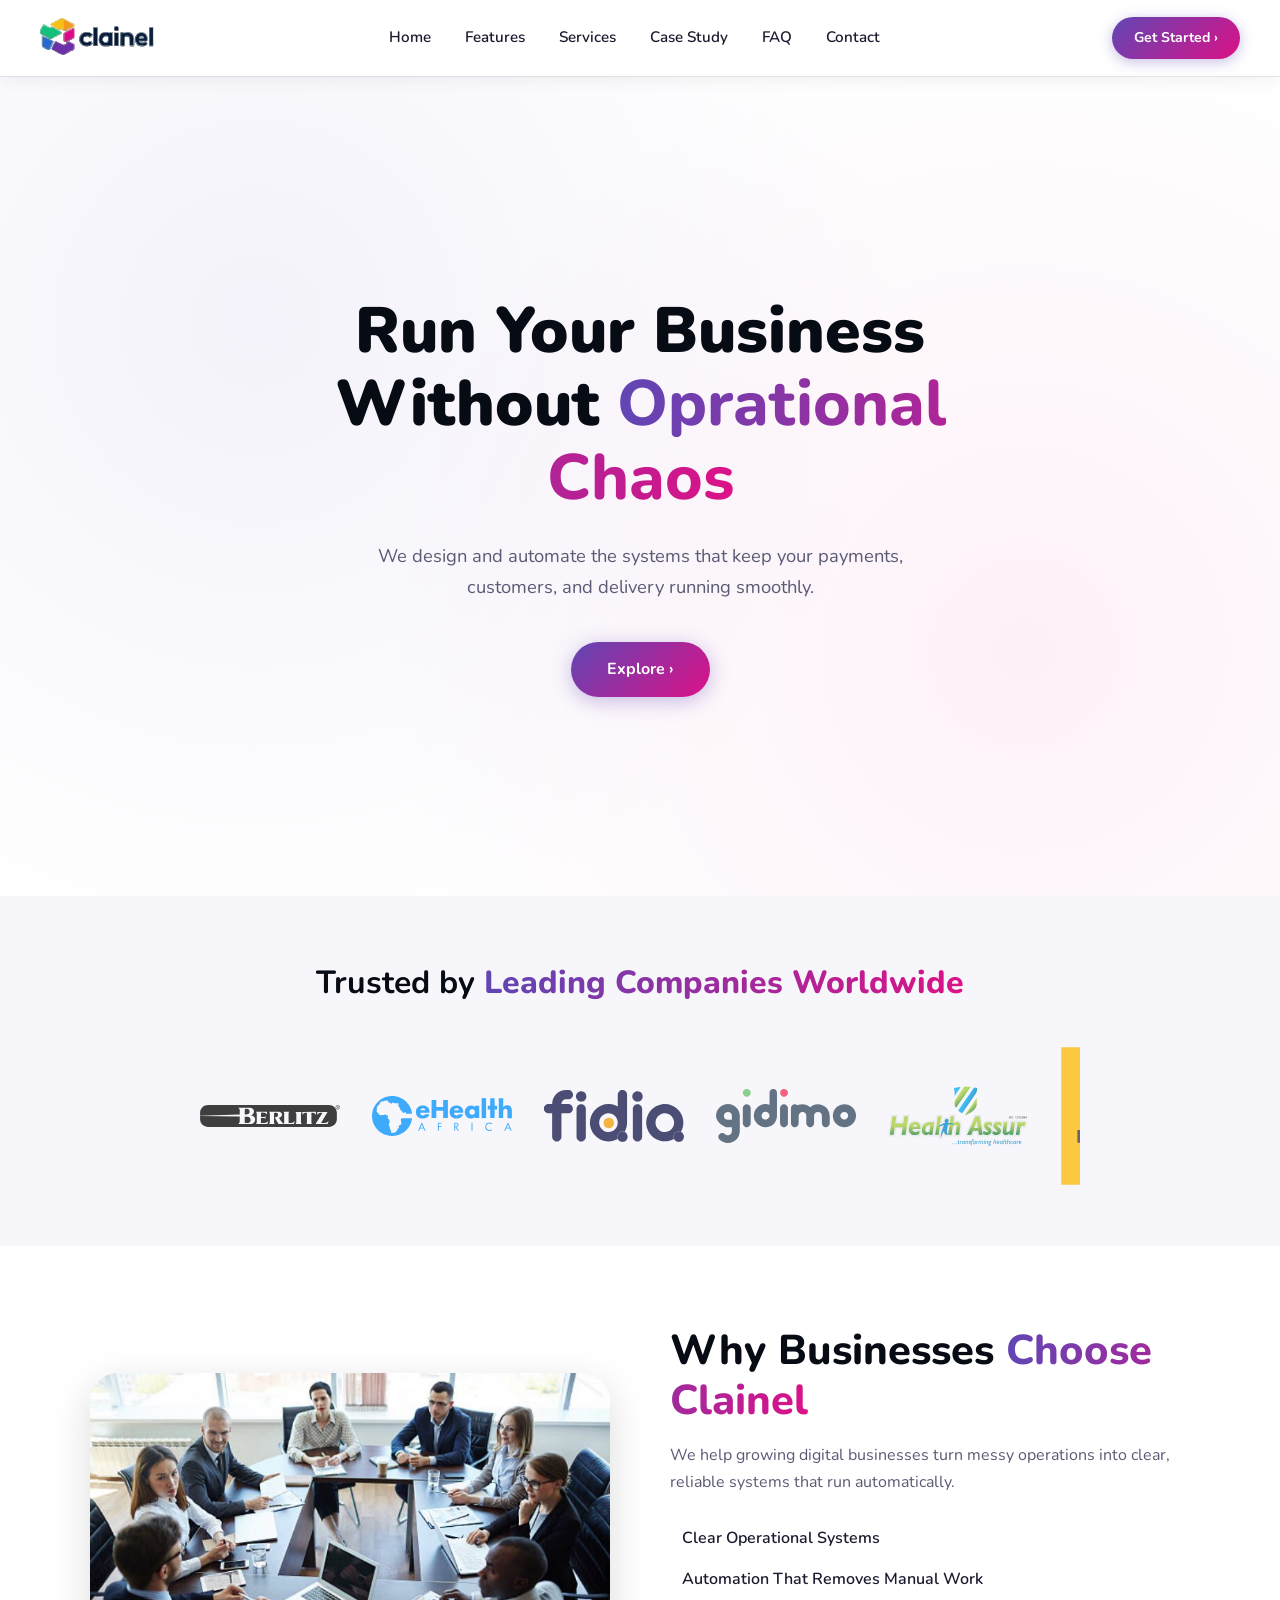
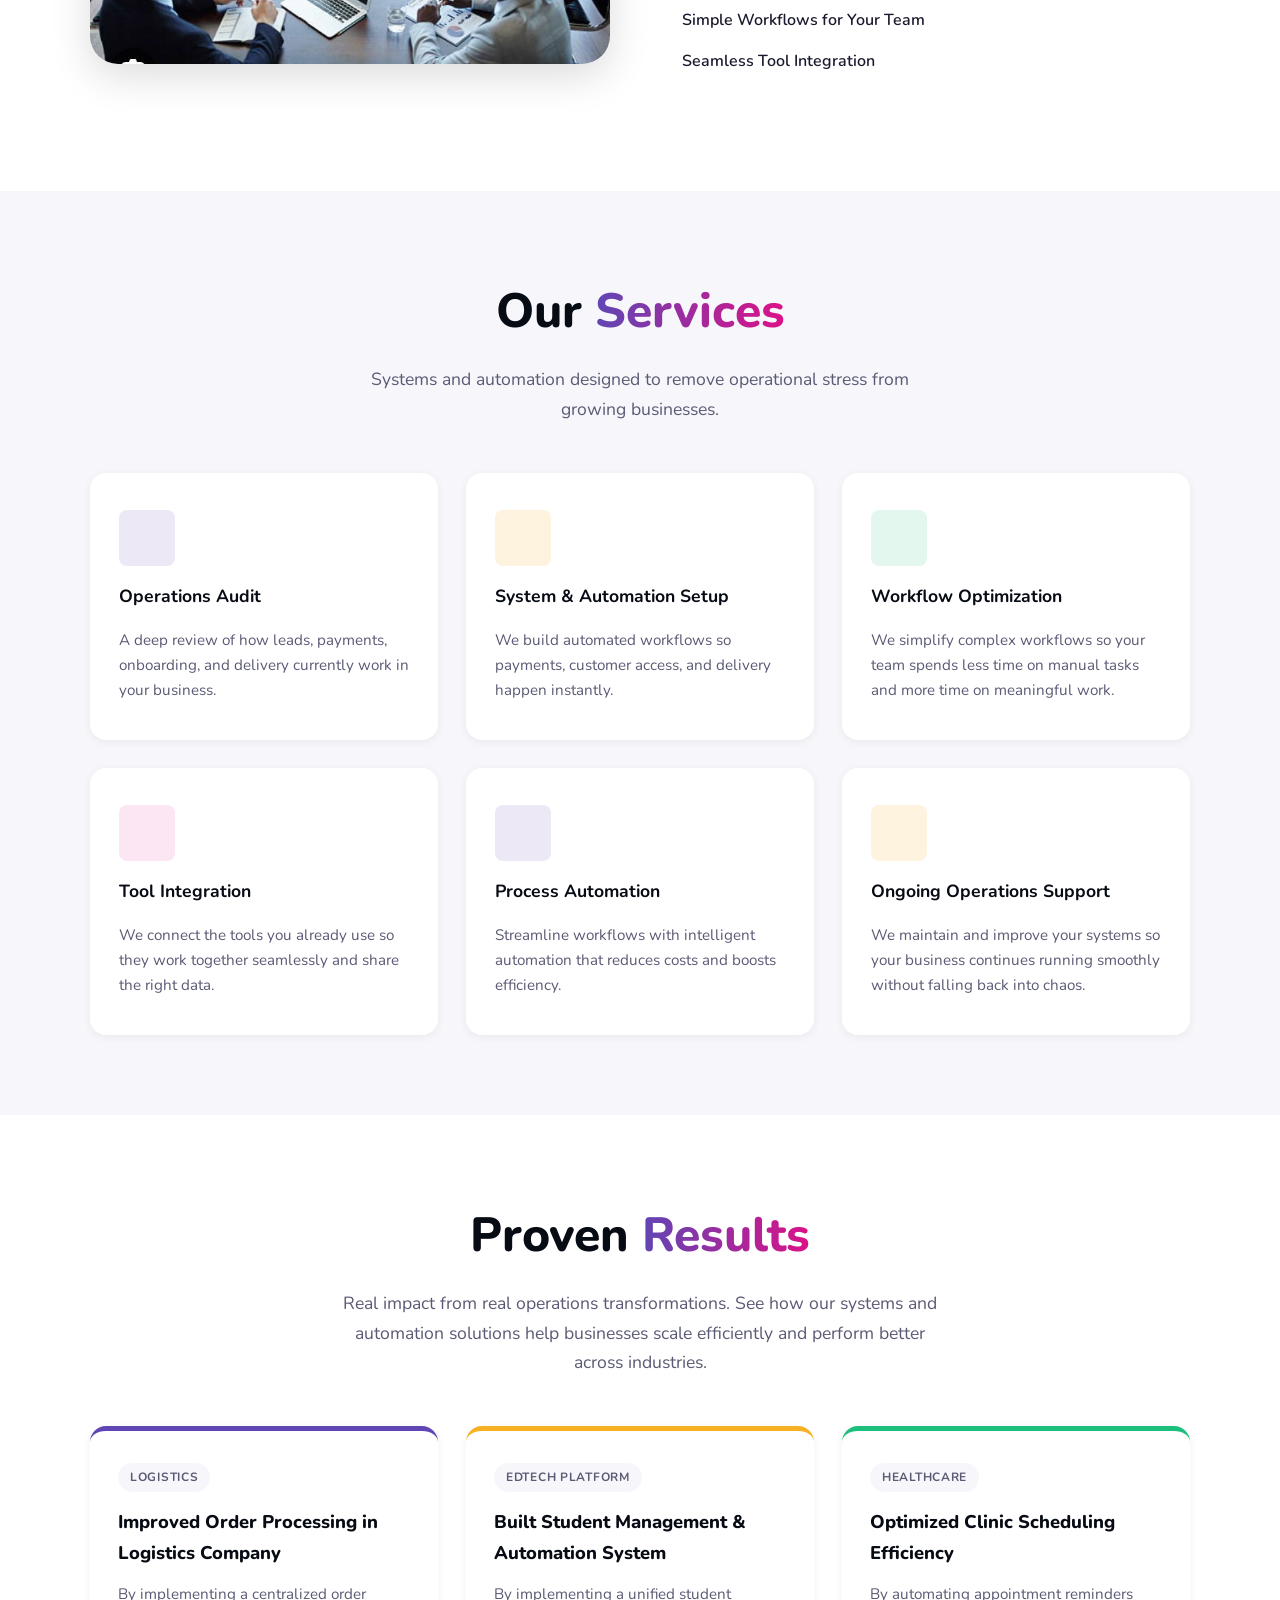
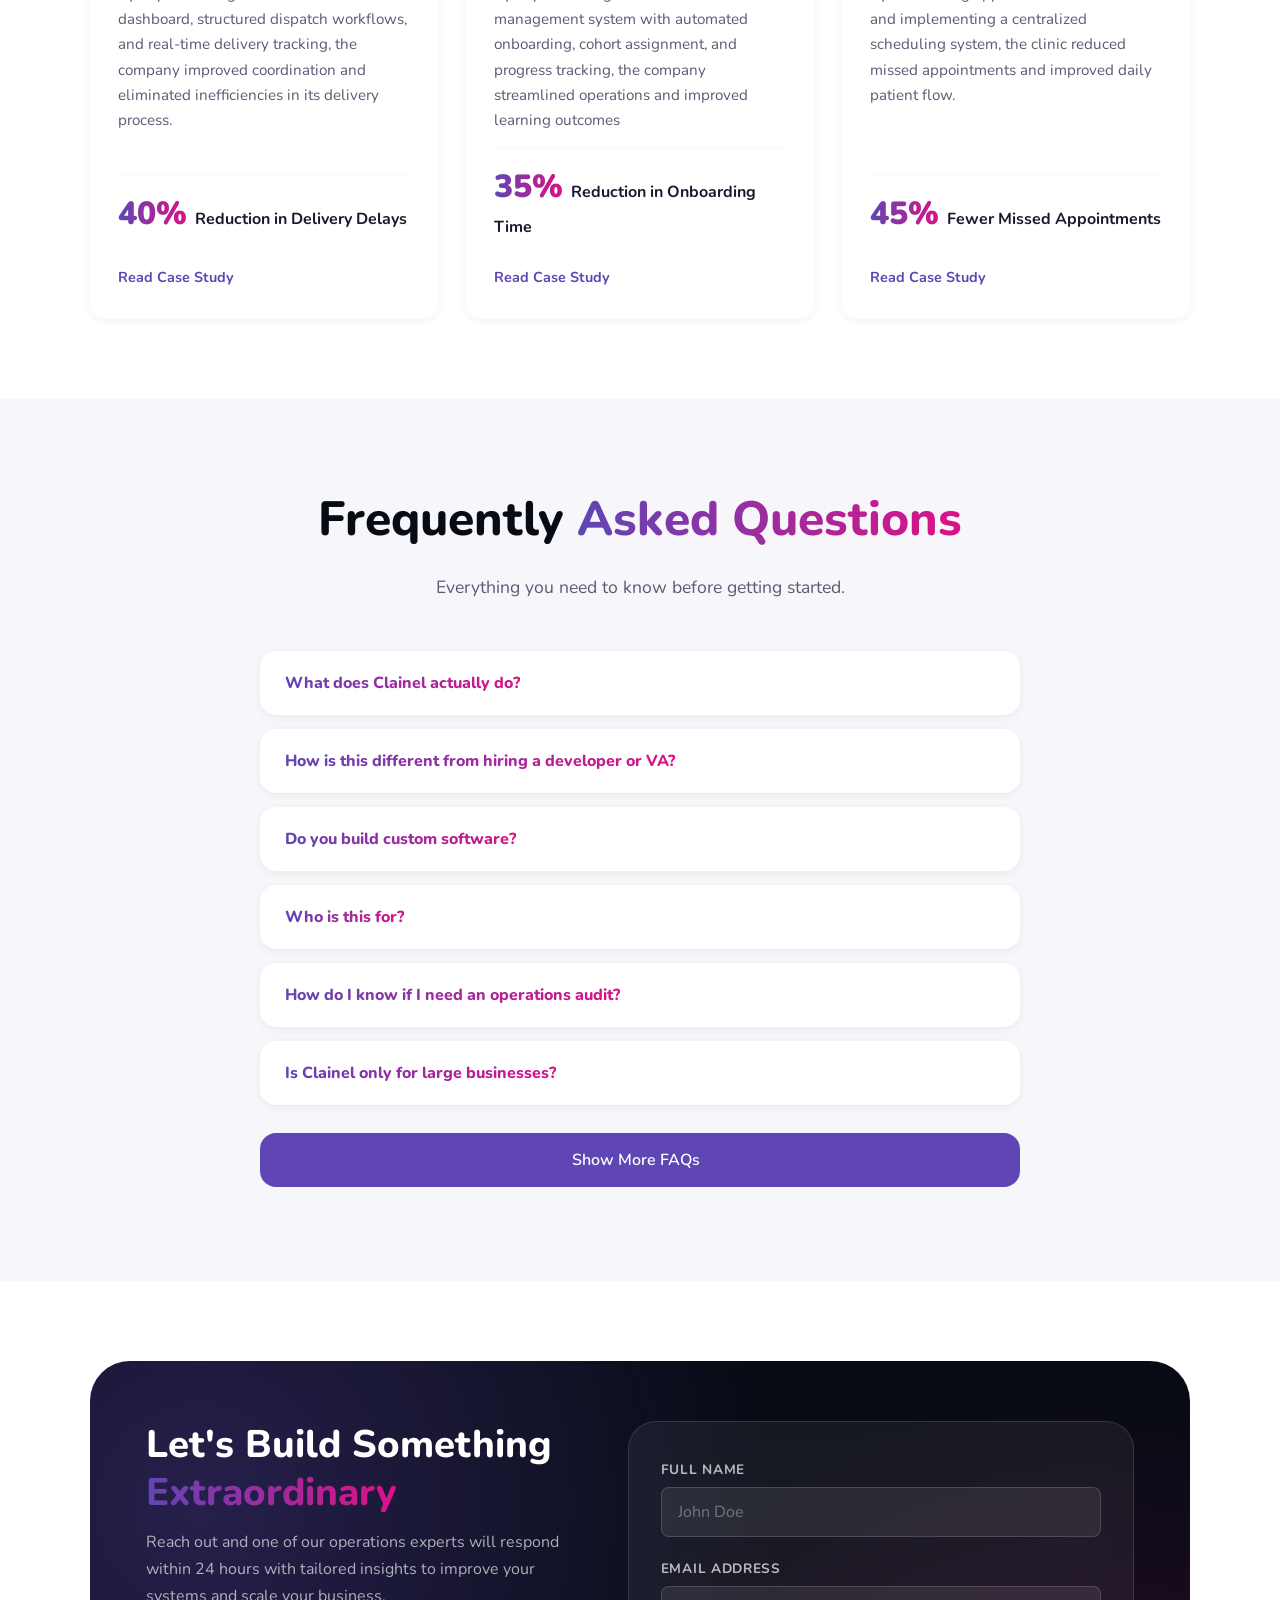
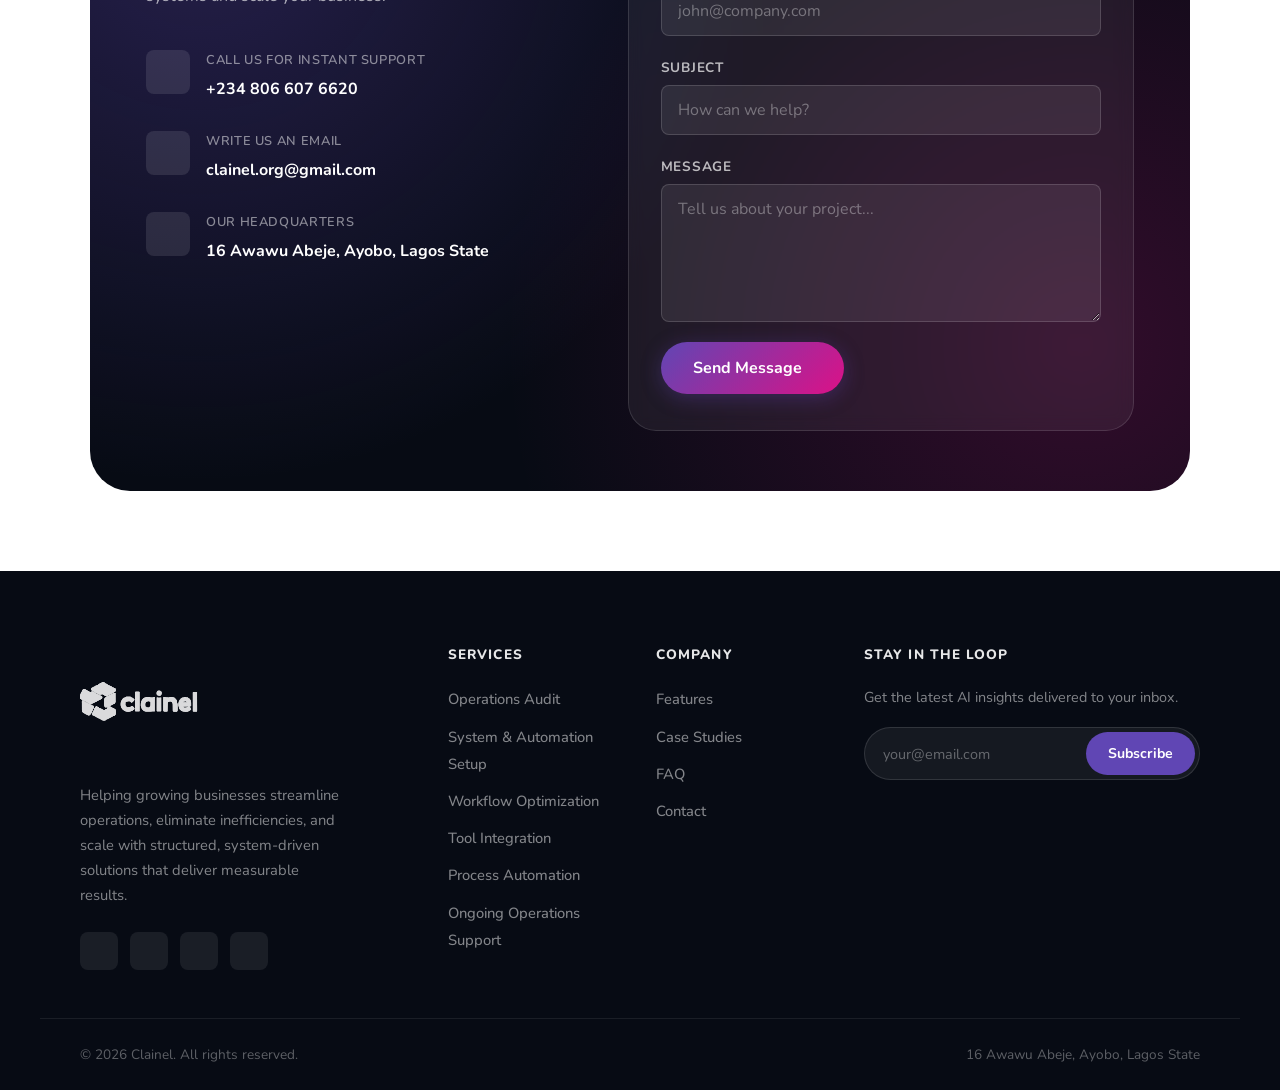
==== commit 87f16a3d: "made some changes" ====
--- a/index.html
+++ b/index.html
@@ -196,7 +196,7 @@
                     <h3>Improved Order Processing in Logistics Company</h3>
                     <p>By implementing a centralized order dashboard, structured dispatch workflows, and real-time delivery tracking, the company improved coordination and eliminated inefficiencies in its delivery process.</p>
                     <div class="case-metric"><span>40%</span> Reduction in Delivery Delays</div>
-                    <button class="sdbtn" ><a href="logistics.html" >Read Case Study <i class="fi fi-rr-angle-right"></i></a></button>
+                    <button class="sdbtn" ><a href="./logistics" >Read Case Study <i class="fi fi-rr-angle-right"></i></a></button>
                 </div>
 
                 <div class="case-card card2">
@@ -204,7 +204,7 @@
                     <h3>Built Student Management & Automation System</h3>
                     <p>By implementing a unified student management system with automated onboarding, cohort assignment, and progress tracking, the company streamlined operations and improved learning outcomes</p>
                     <div class="case-metric"><span>35%</span> Reduction in Onboarding Time</div>
-                    <button class="sdbtn" ><a href="learning.html">Read Case Study <i class="fi fi-rr-angle-right"></i></a></button>
+                    <button class="sdbtn" ><a href="./learning">Read Case Study <i class="fi fi-rr-angle-right"></i></a></button>
                 </div>
 
                 <div class="case-card card3">
@@ -213,7 +213,7 @@
                     <p>By automating appointment reminders and implementing a centralized scheduling system, the clinic reduced missed
                     appointments and improved daily patient flow.</p>
                     <div class="case-metric"><span>45%</span> Fewer Missed Appointments</div>
-                    <button class="sdbtn"><a href="health.html">Read Case Study <i class="fi fi-rr-angle-right"></i></a></button>
+                    <button class="sdbtn"><a href="./health">Read Case Study <i class="fi fi-rr-angle-right"></i></a></button>
                 </div>
 
             </div>
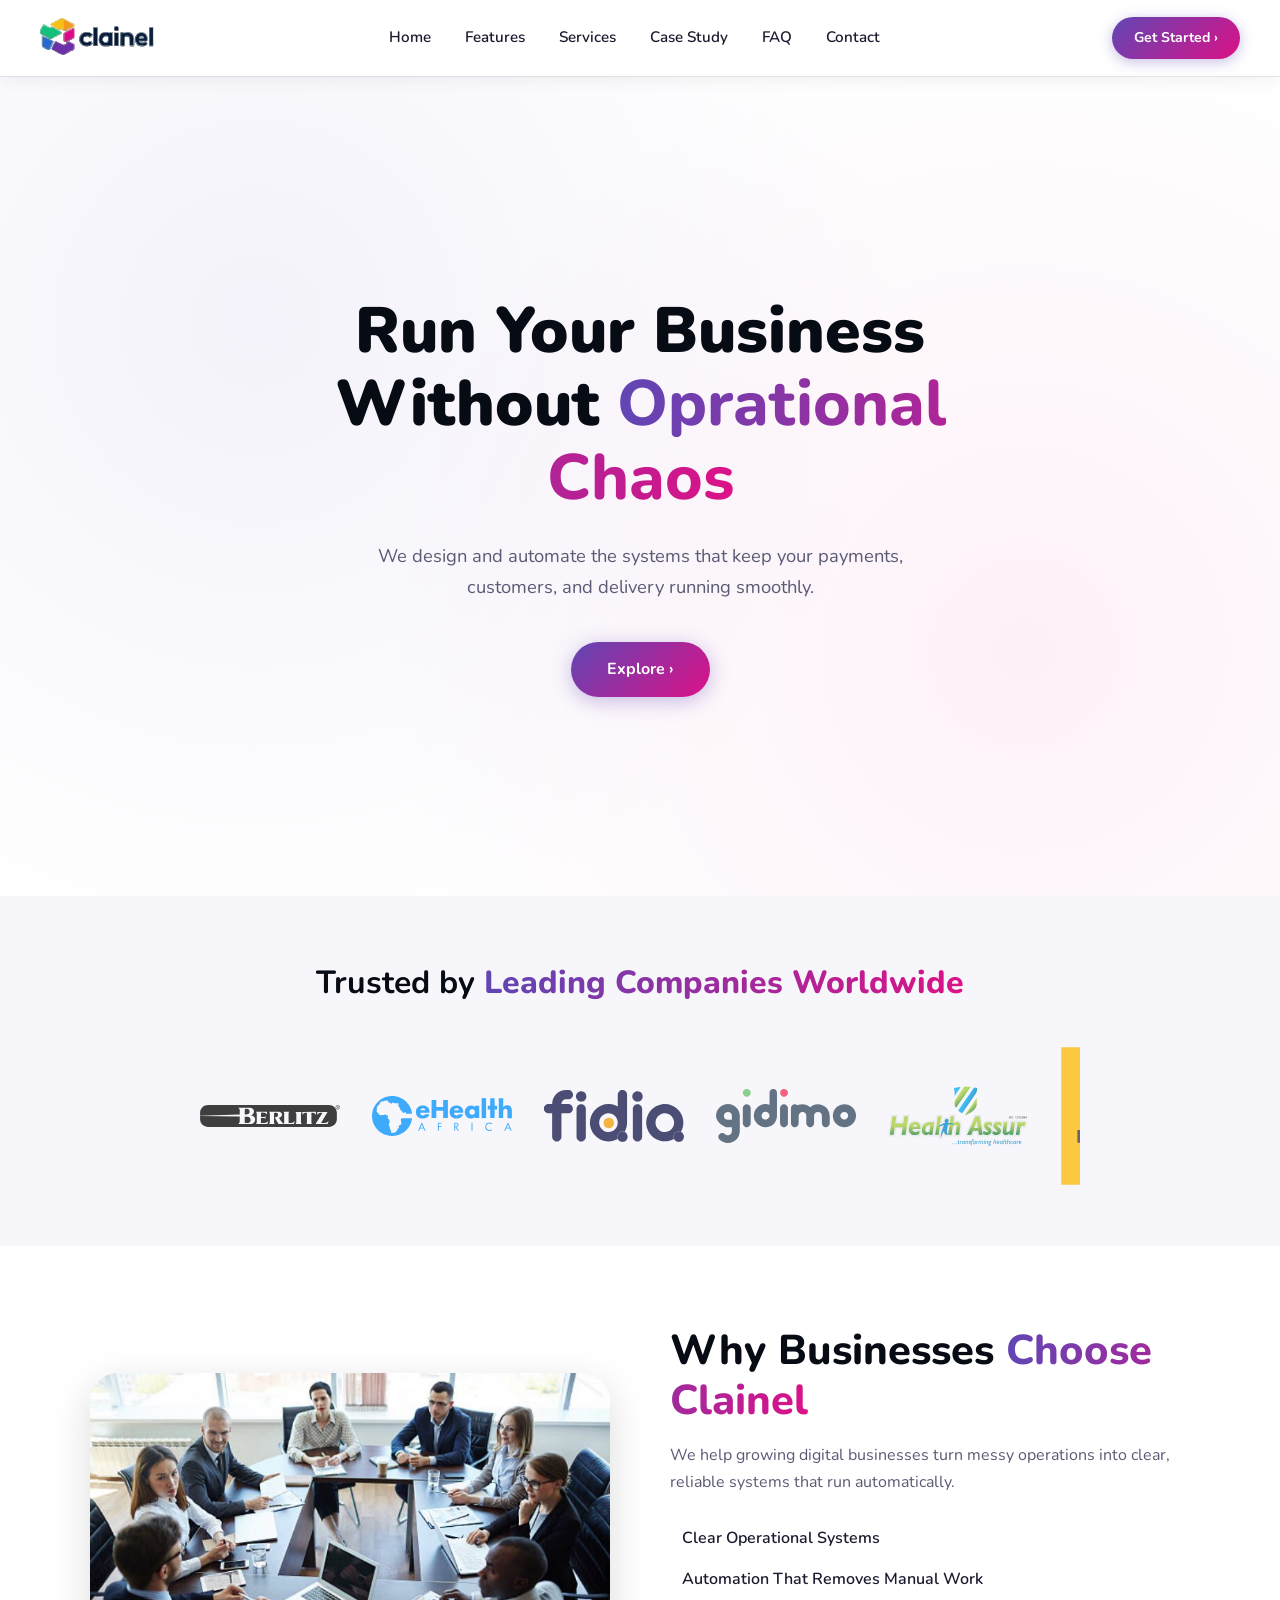
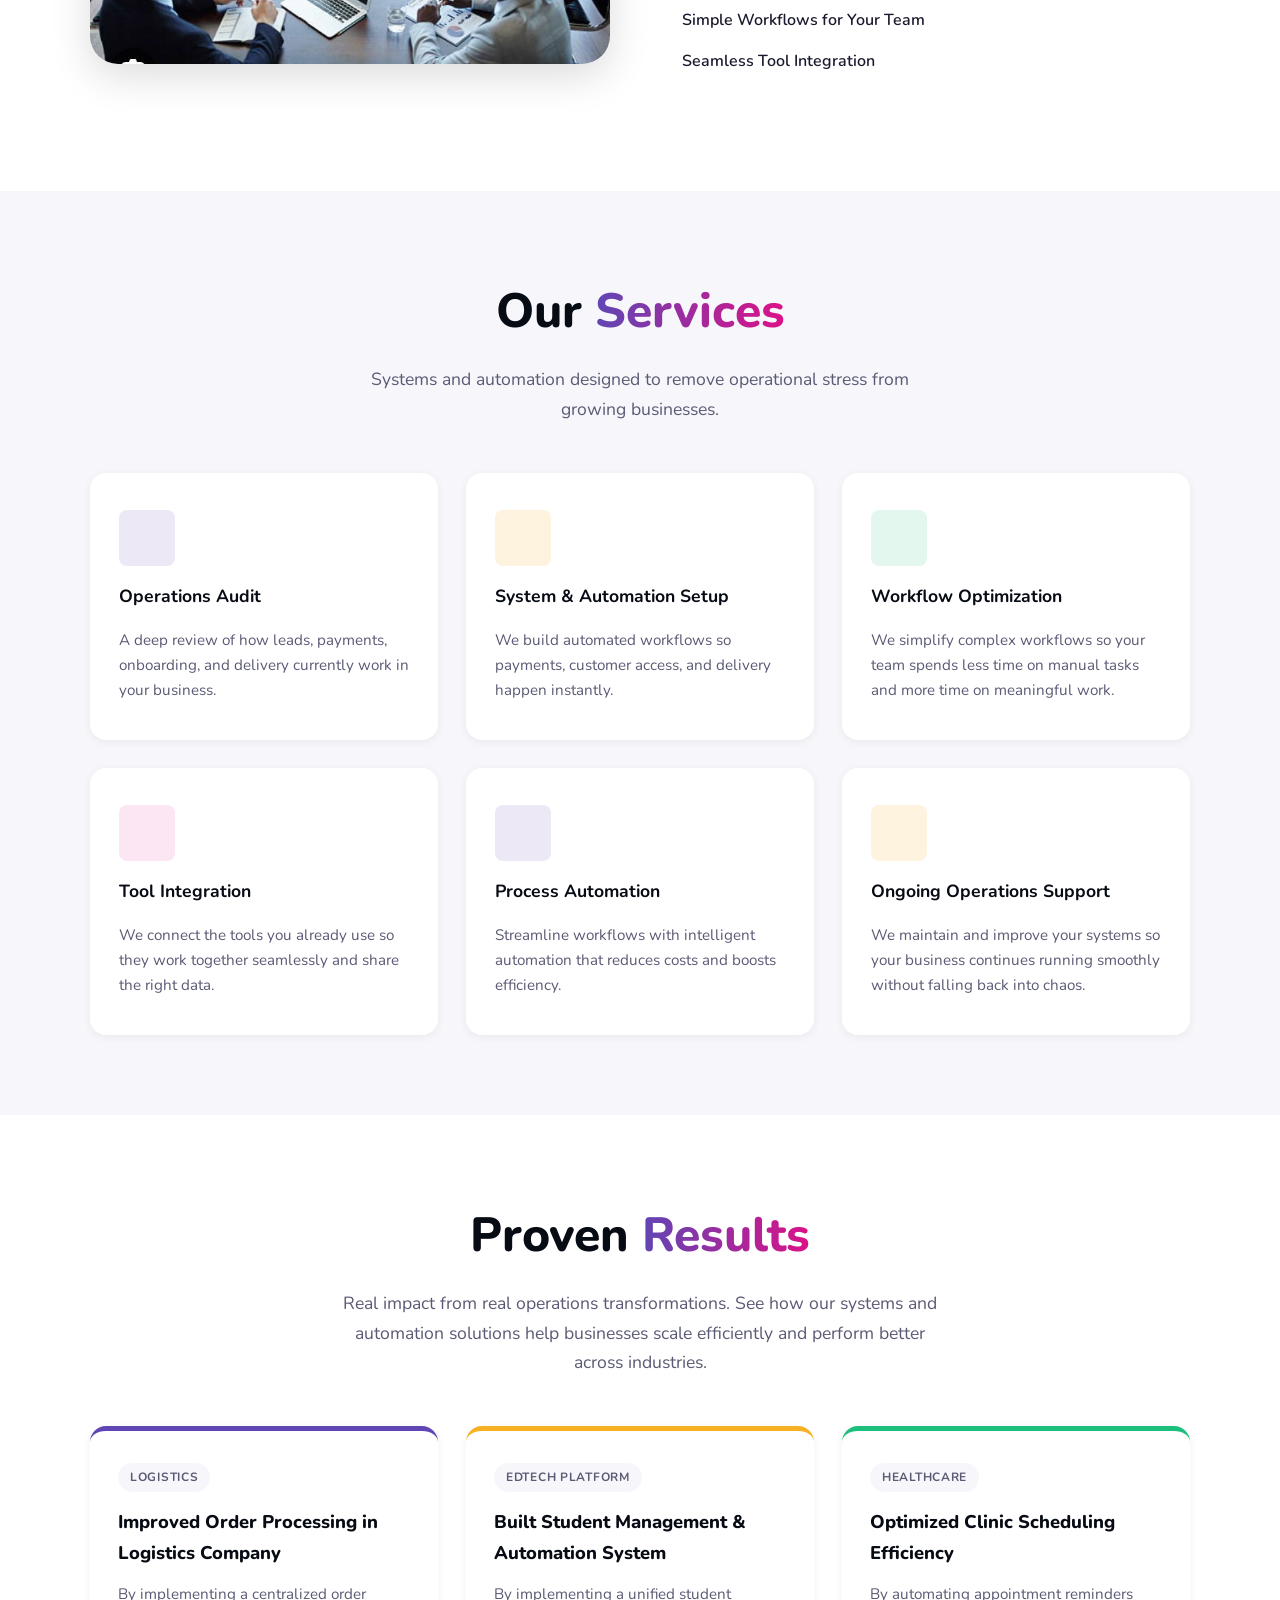
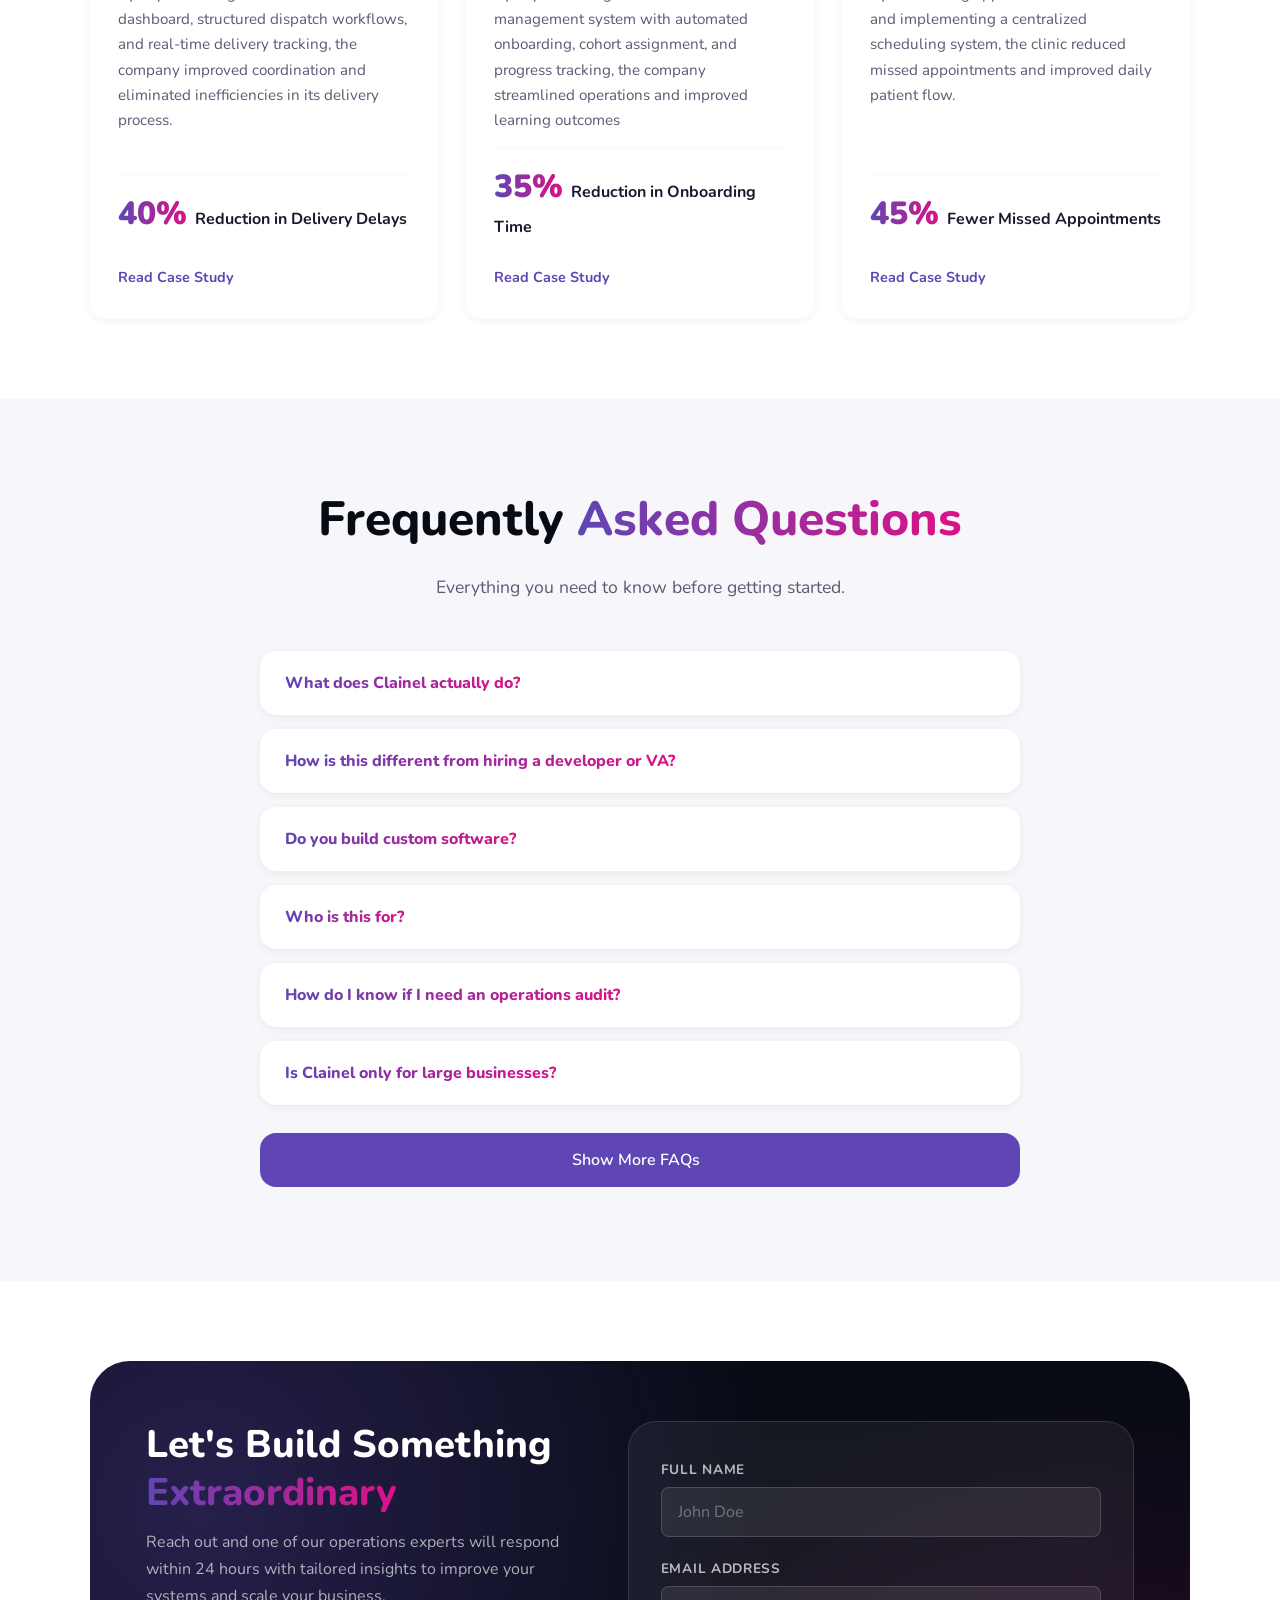
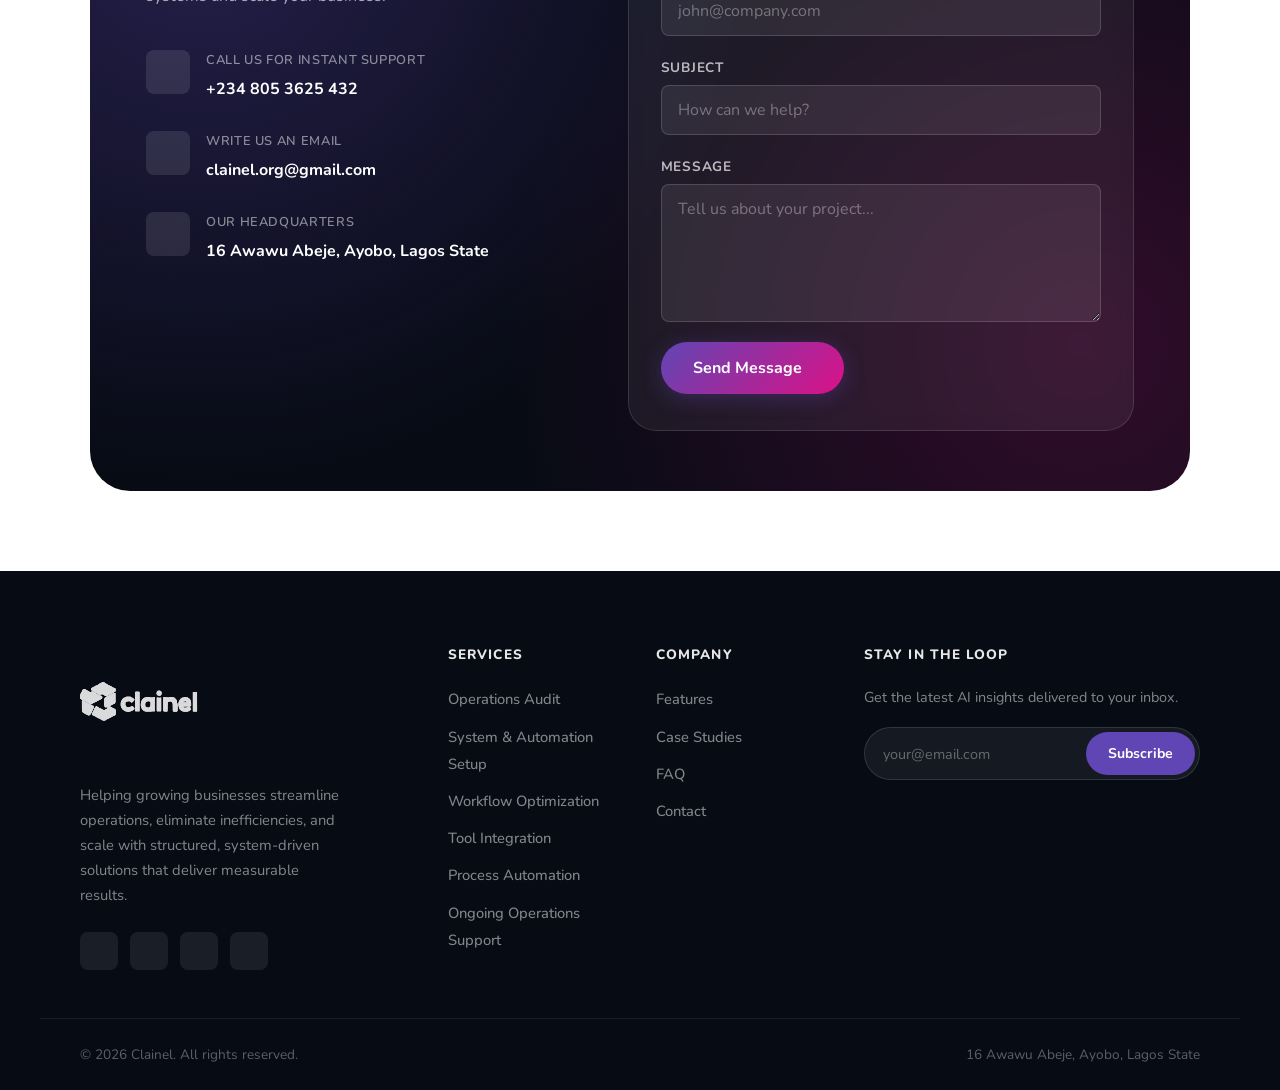
==== commit 05fe9738: "Added a class of hero to the ID of Home" ====
--- a/index.html
+++ b/index.html
@@ -72,7 +72,7 @@
 
 
     <!-- ─── Hero ───────────────────────────────────────────────────── -->
-    <section id="Home">
+    <section id="Home" class="hero">
         <div class="grid-container">
             <div class="home-text">
                 <h1>Run Your Business Without <span>Oprational Chaos</span></h1>
@@ -423,7 +423,7 @@
                     <div class="contact-detail-icon"><i class="fi fi-rr-phone-call"></i></div>
                     <div>
                         <p class="detail-label">Call us for instant support</p>
-                        <p class="detail-value">+234 806 607 6620</p>
+                        <p class="detail-value">+234 805 3625 432</p>
                     </div>
                 </div>
 
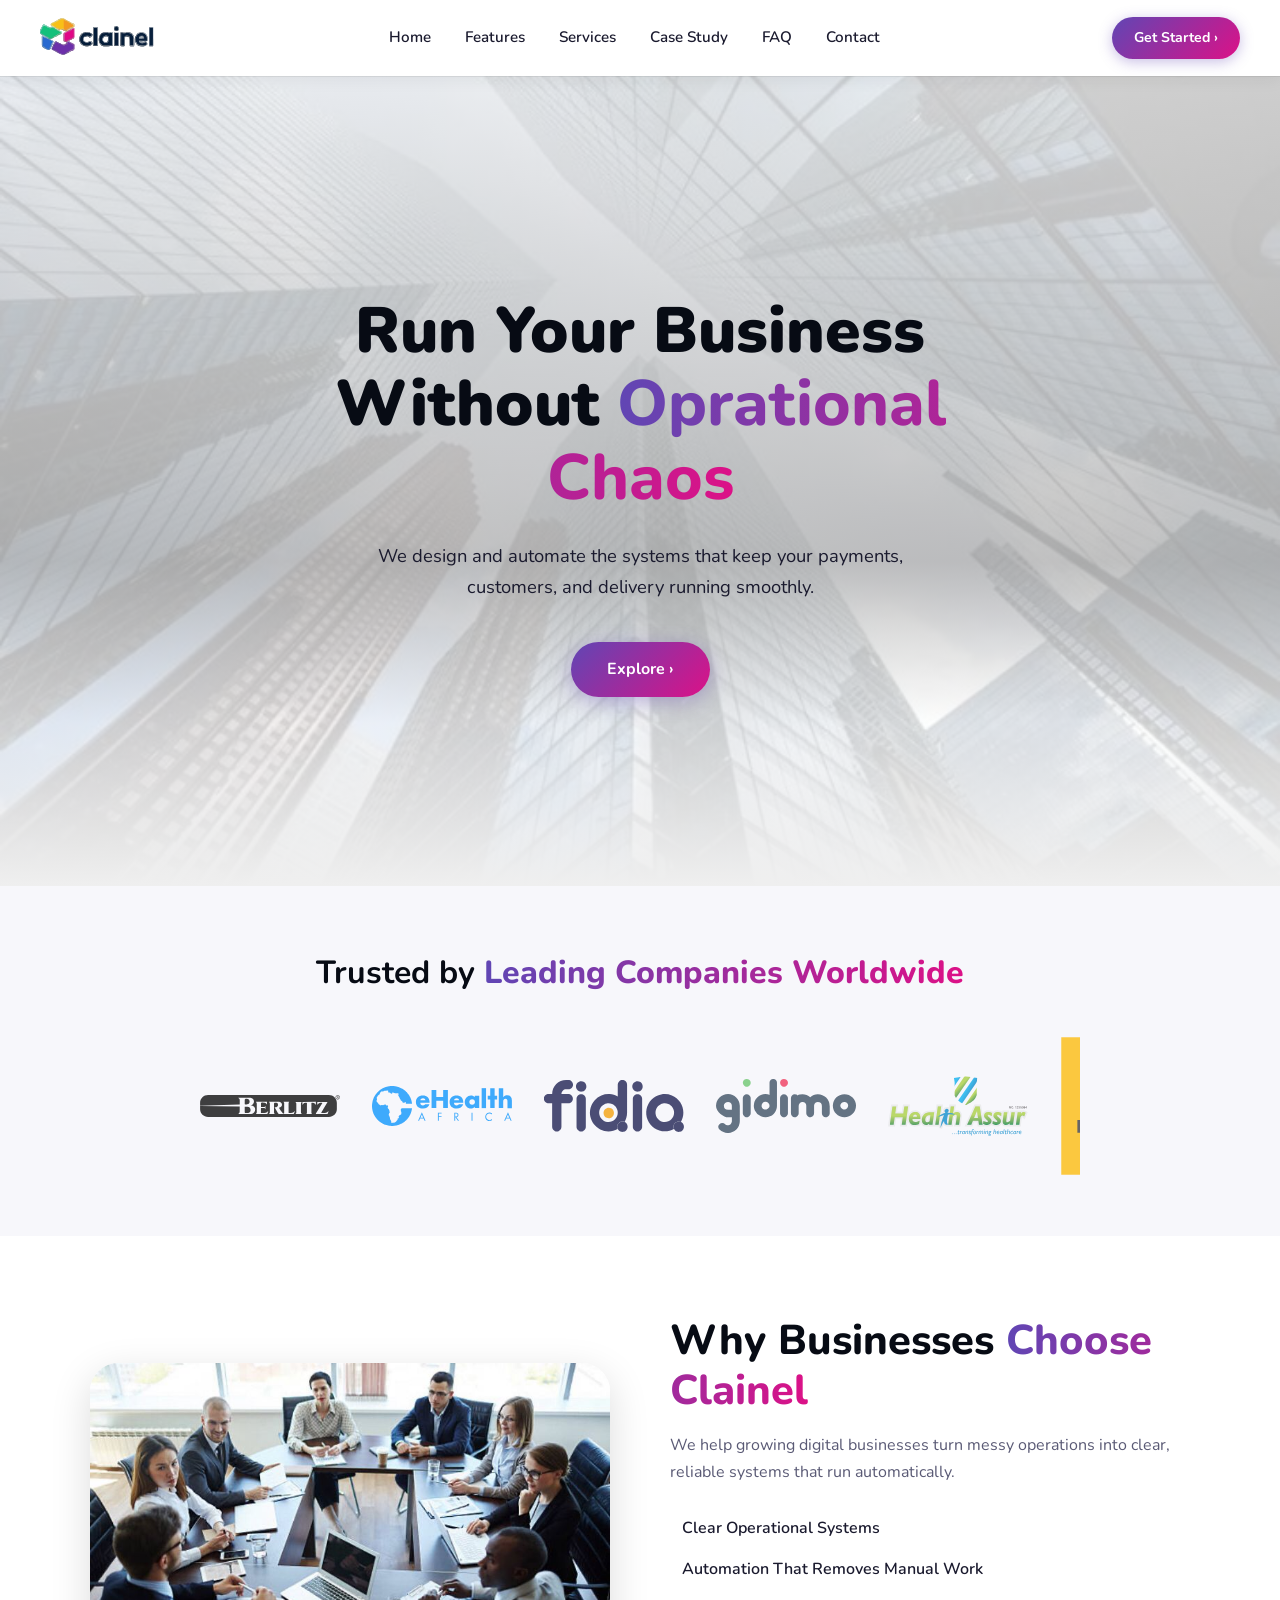
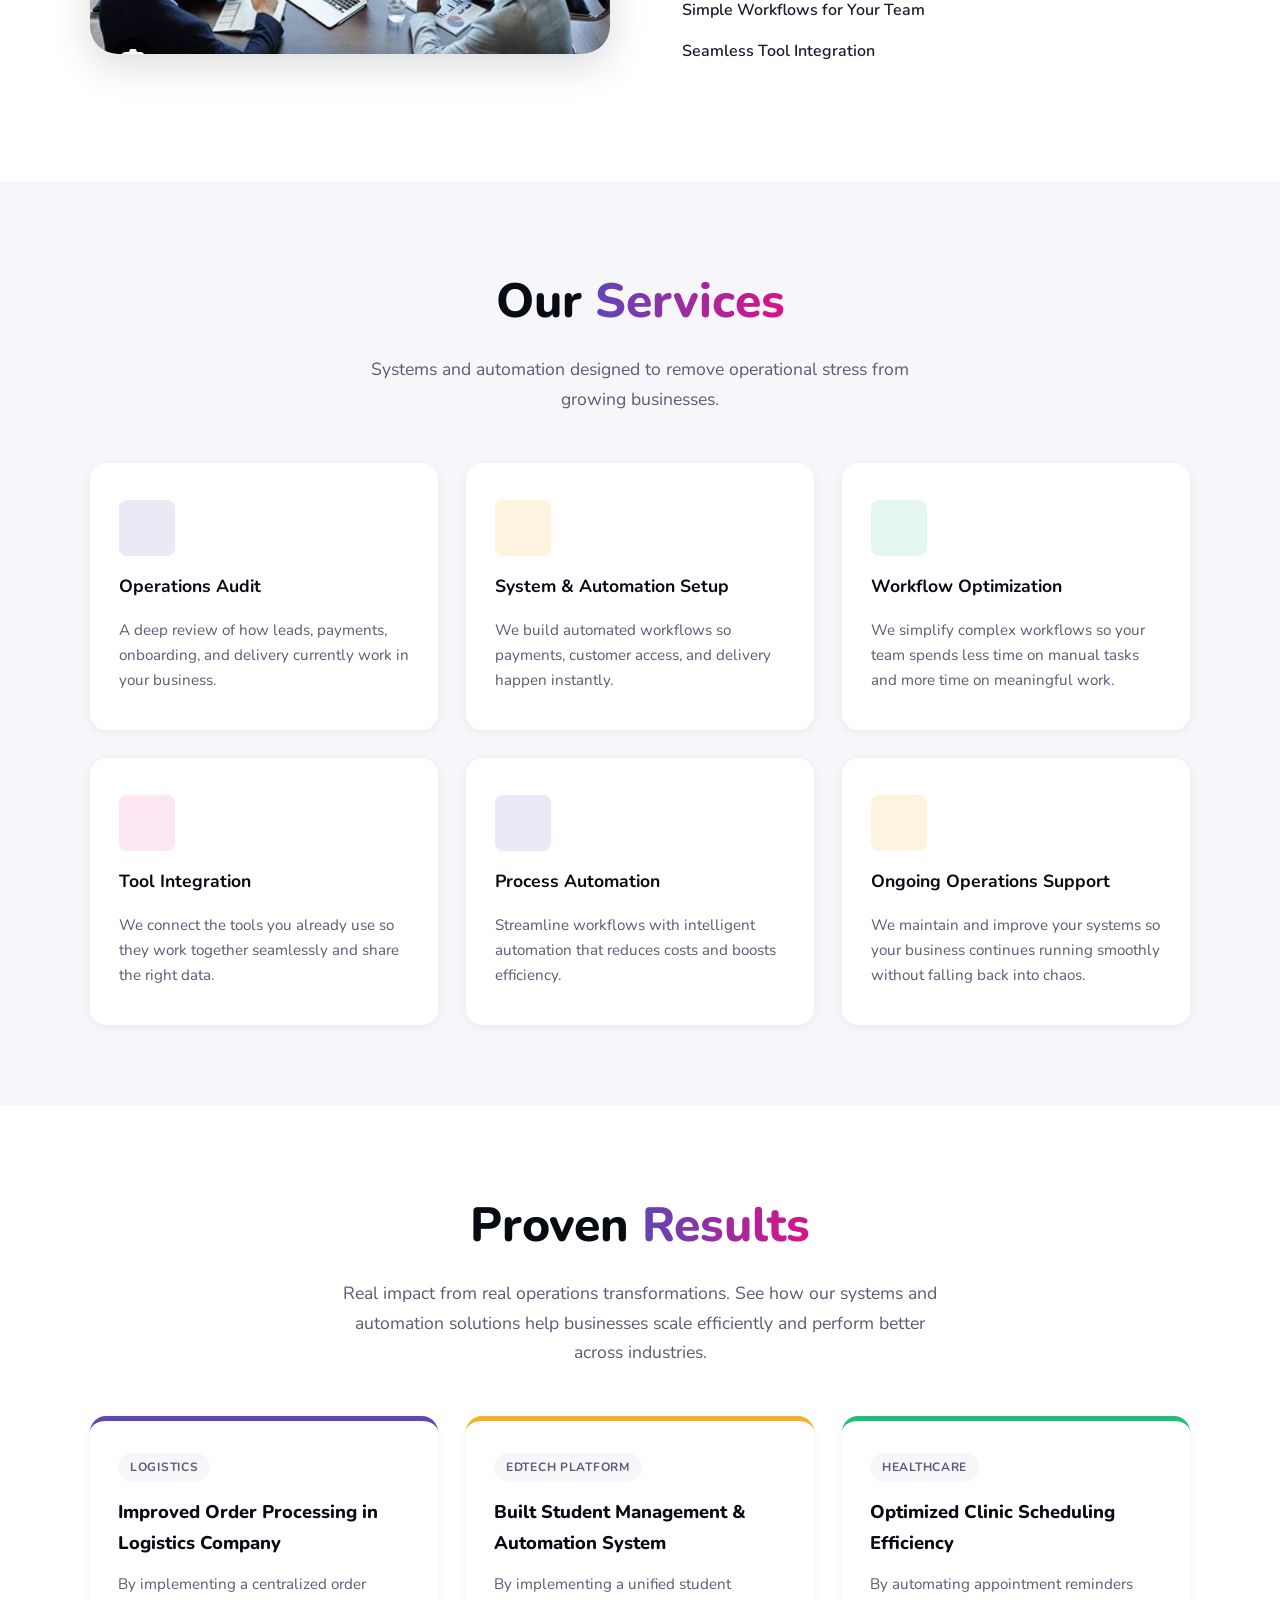
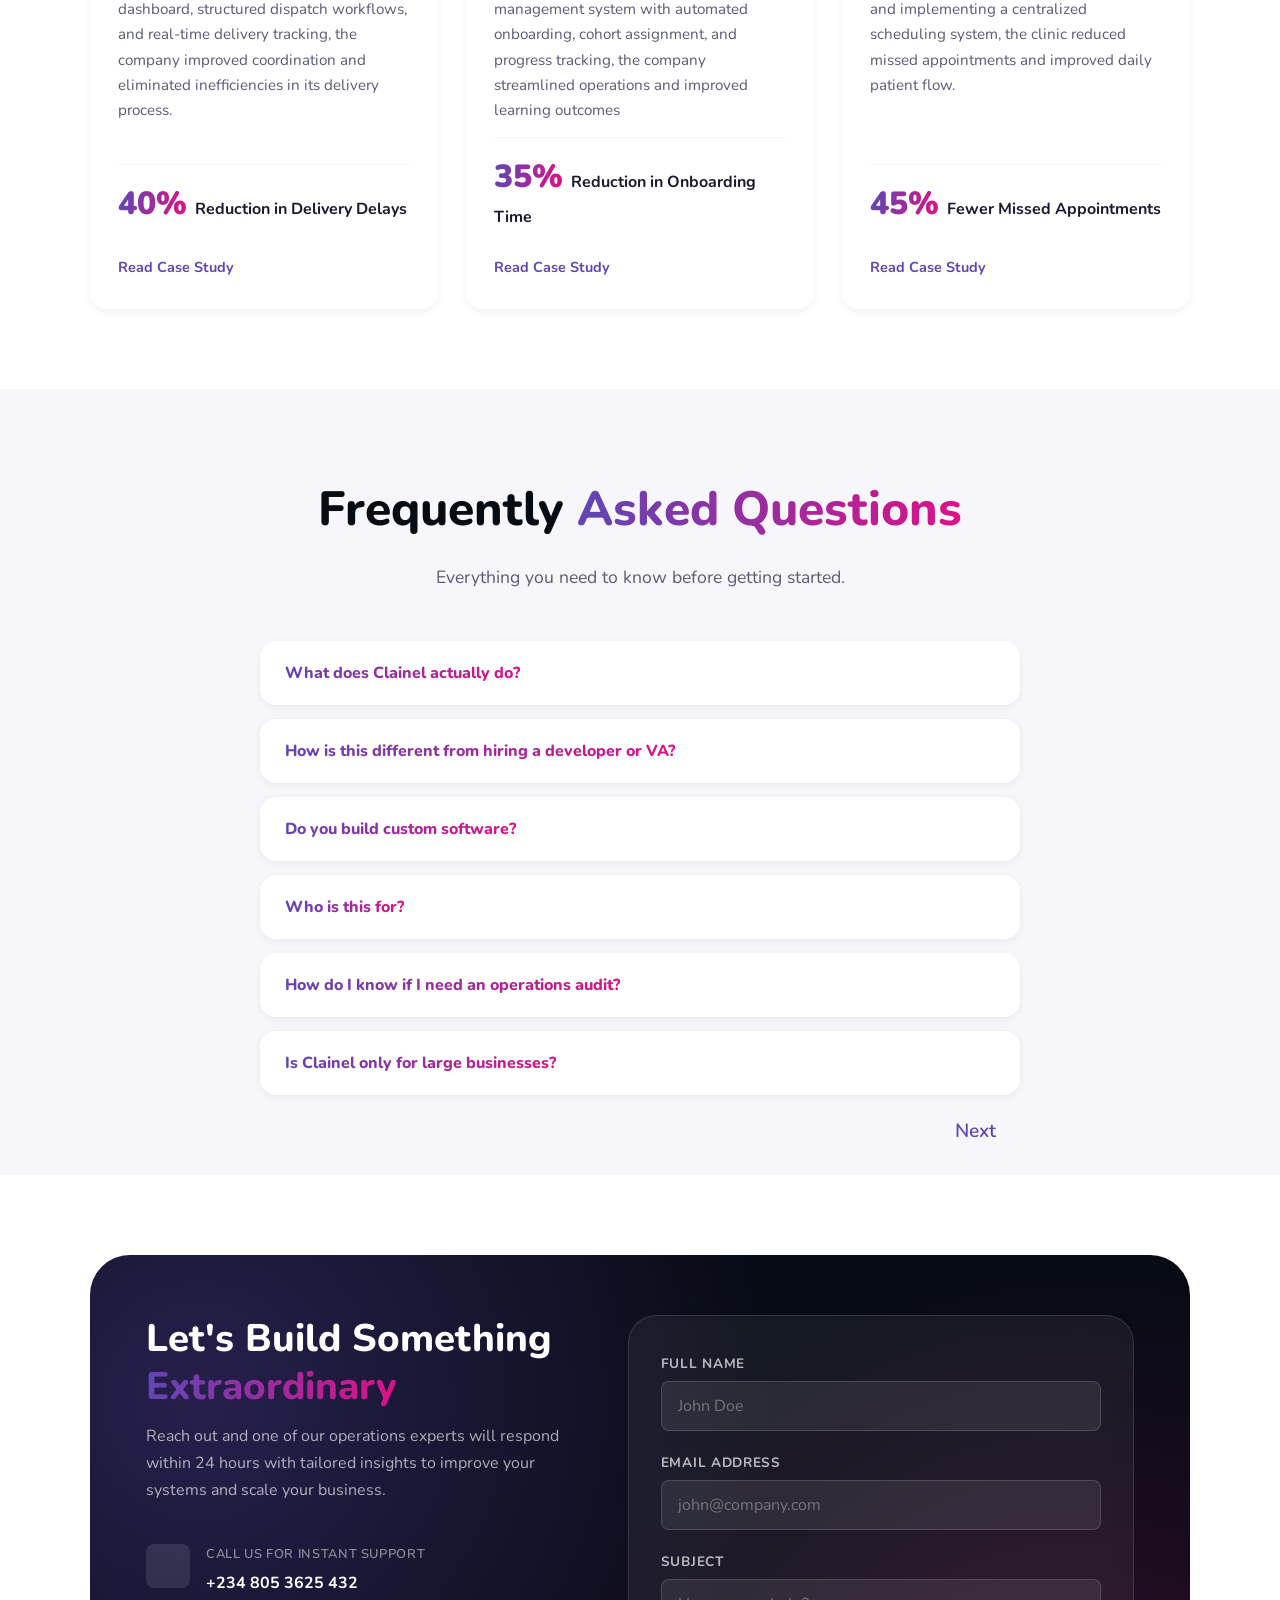
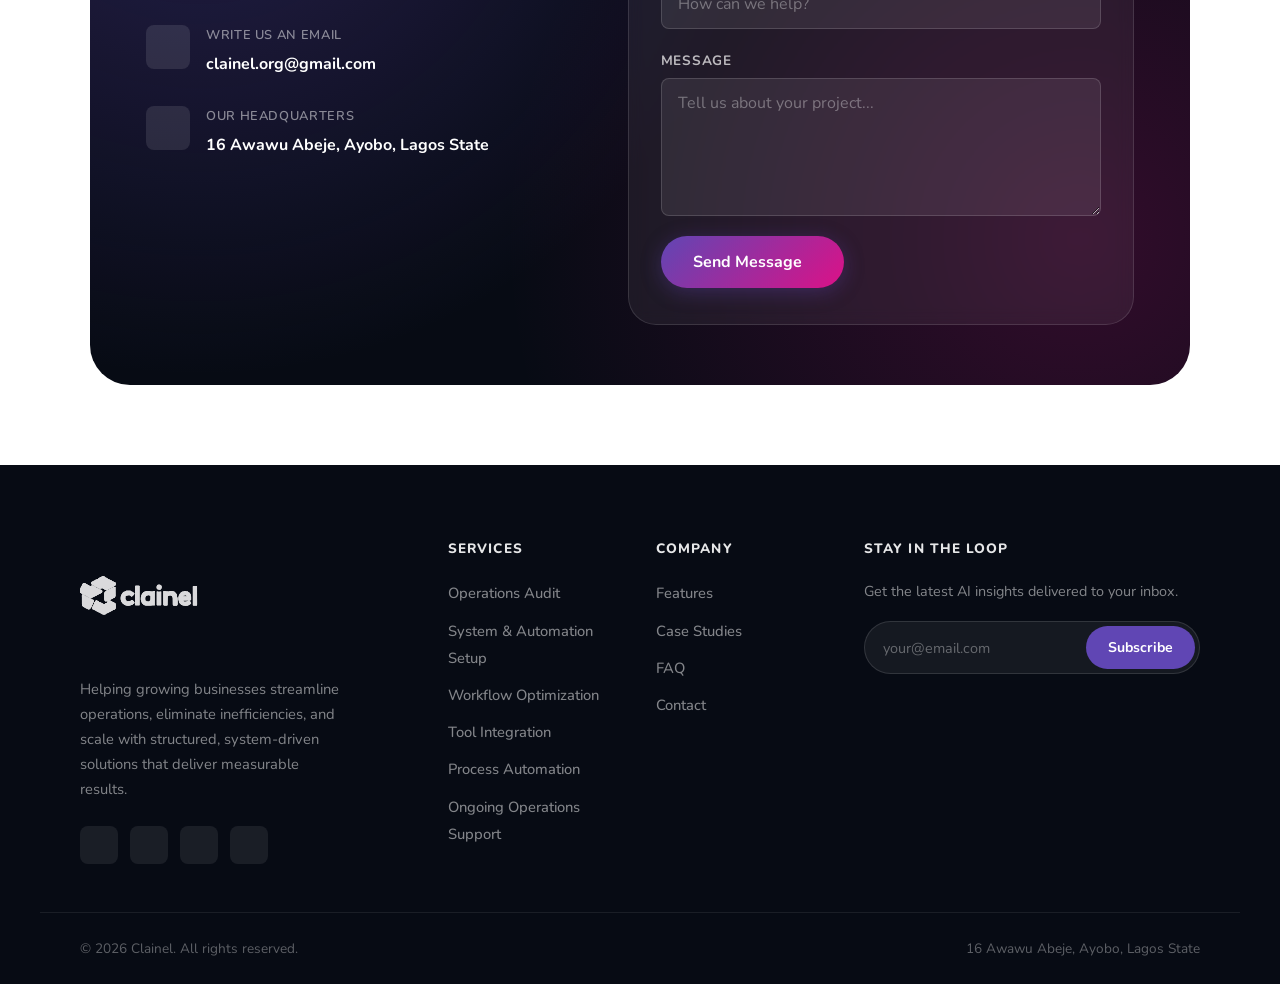
==== commit 5b8d0a40: "Made changes to the file path of the diffent case study" ====
--- a/index.html
+++ b/index.html
@@ -196,7 +196,7 @@
                     <h3>Improved Order Processing in Logistics Company</h3>
                     <p>By implementing a centralized order dashboard, structured dispatch workflows, and real-time delivery tracking, the company improved coordination and eliminated inefficiencies in its delivery process.</p>
                     <div class="case-metric"><span>40%</span> Reduction in Delivery Delays</div>
-                    <button class="sdbtn" ><a href="./logistics" >Read Case Study <i class="fi fi-rr-angle-right"></i></a></button>
+                    <button class="sdbtn" ><a href="logistics/" >Read Case Study <i class="fi fi-rr-angle-right"></i></a></button>
                 </div>
 
                 <div class="case-card card2">
@@ -204,7 +204,7 @@
                     <h3>Built Student Management & Automation System</h3>
                     <p>By implementing a unified student management system with automated onboarding, cohort assignment, and progress tracking, the company streamlined operations and improved learning outcomes</p>
                     <div class="case-metric"><span>35%</span> Reduction in Onboarding Time</div>
-                    <button class="sdbtn" ><a href="./learning">Read Case Study <i class="fi fi-rr-angle-right"></i></a></button>
+                    <button class="sdbtn" ><a href="edtech/">Read Case Study <i class="fi fi-rr-angle-right"></i></a></button>
                 </div>
 
                 <div class="case-card card3">
@@ -213,7 +213,7 @@
                     <p>By automating appointment reminders and implementing a centralized scheduling system, the clinic reduced missed
                     appointments and improved daily patient flow.</p>
                     <div class="case-metric"><span>45%</span> Fewer Missed Appointments</div>
-                    <button class="sdbtn"><a href="./health">Read Case Study <i class="fi fi-rr-angle-right"></i></a></button>
+                    <button class="sdbtn"><a href="health/">Read Case Study <i class="fi fi-rr-angle-right"></i></a></button>
                 </div>
 
             </div>
--- a/style.css
+++ b/style.css
@@ -100,7 +100,7 @@
 }
 
 /* ═══════════════════════════════════════════════════════════════
-     Montserrat FONT — local
+  Montserrat FONT — local
 ═══════════════════════════════════════════════════════════════ */
 
 @font-face {
@@ -130,7 +130,7 @@
 
 
 /* ═══════════════════════════════════════════════════════════════
-   DESIGN TOKENS
+  DESIGN TOKENS
 ═══════════════════════════════════════════════════════════════ */
 :root {
   --clr-primary: #6046b4;
@@ -158,7 +158,7 @@
 }
 
 /* ═══════════════════════════════════════════════════════════════
-   RESET & BASE
+  RESET & BASE
 ═══════════════════════════════════════════════════════════════ */
 *,
 *::before,
@@ -558,18 +558,20 @@
 /* ═══════════════════════════════════════════════════════════════
    HOME / HERO
 ═══════════════════════════════════════════════════════════════ */
-#Home {
-  background:
-    radial-gradient(
-      circle at 20% 30%,
-      rgba(96, 70, 180, 0.07) 0%,
-      transparent 55%
-    ),
-    radial-gradient(
-      circle at 80% 70%,
-      rgba(220, 17, 135, 0.06) 0%,
-      transparent 55%
-    );
+.hero {
+  background-image: url('./imgs/Industries.jpg');
+  position: relative;  
+  background-repeat: no-repeat;
+  background-size: cover;
+  background-position: center;
+  height: calc( 100vh - 10vh);
+}
+
+.hero::before {
+  content: "";
+  position: absolute;
+  inset: 0;
+  background: linear-gradient(to bottom, rgb(255, 255, 255, 0.8), rgba(188, 188, 188, 0.9) 60%, rgba(255, 255, 255, 0.8), rgb(239, 239, 239));
 }
 
 .grid-container {
@@ -583,6 +585,7 @@
 
 .home-text {
   max-width: 760px;
+  position: relative;
 }
 
 .home-text h1 {
@@ -595,7 +598,7 @@
 
 .home-text p {
   font-size: 1.15rem;
-  color: var(--clr-muted);
+  color: var(--clr-text);
   max-width: 580px;
   margin: 0 auto 40px;
 }
@@ -1033,6 +1036,7 @@
   display: flex;
   flex-direction: column;
   gap: 14px;
+  position: relative;
 }
 
 .faq-item {
@@ -1110,26 +1114,29 @@
 }
 
 .show-more-btn {
-  width: 100%;
+  width: max-content;
   display: flex;
   align-items: center;
   justify-content: center;
-  gap: 8px;
+  background-color: transparent;
+  border-radius: none;
   padding: 16px 24px;
-  background: var(--clr-primary);
-  color: white;
+  color: var(--clr-primary);
   border: none;
-  border-radius: var(--radius-md);
   font-family: var(--font);
-  font-size: 1rem;
+  font-size: 1.2rem;
   font-weight: 600;
   cursor: pointer;
   transition: background-color var(--transition);
-  margin: 14px 0;
+  position: absolute;
+  bottom: 0;
+  right: 0;
+  top: 100%;
+  margin-top: 20px;
 }
 
 .show-more-btn:hover {
-  background: var(--clr-muted);
+  color: var(--clr-primary-lt);
 }
 
 .show-more-btn i {
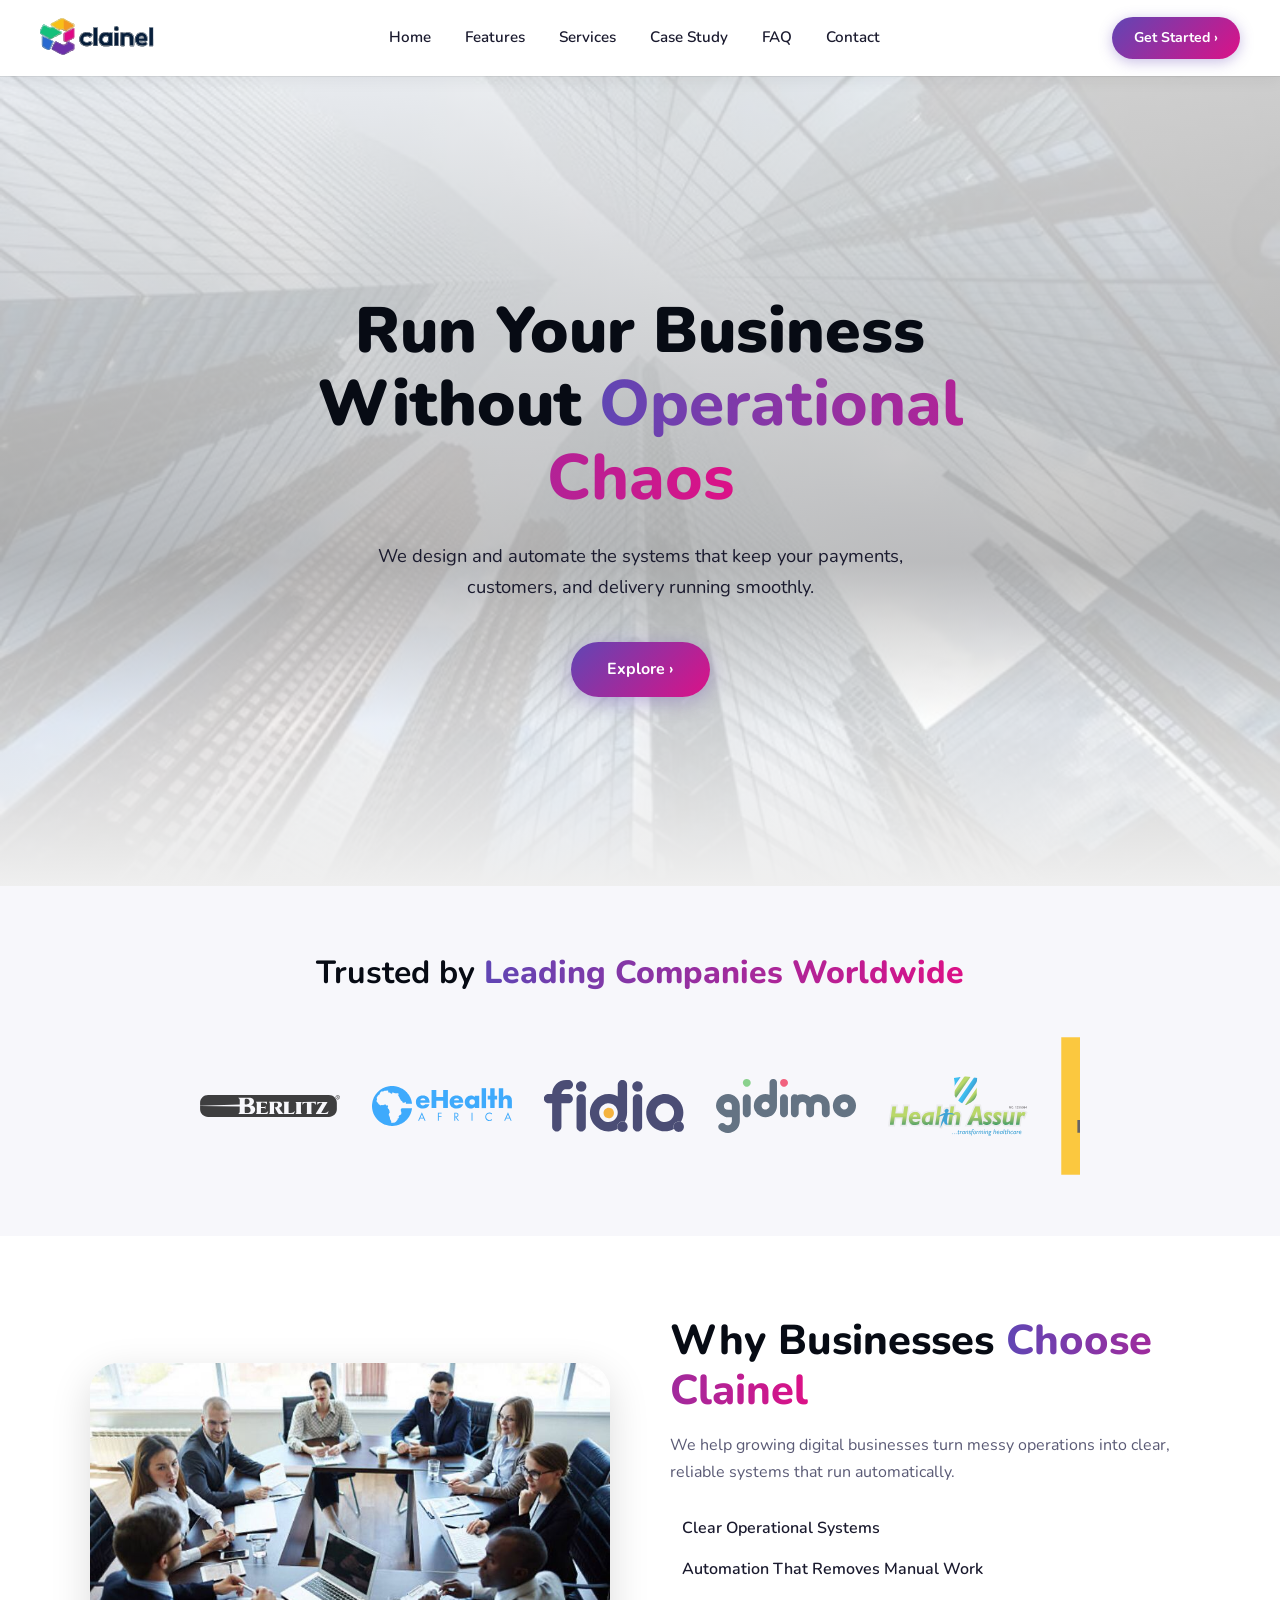
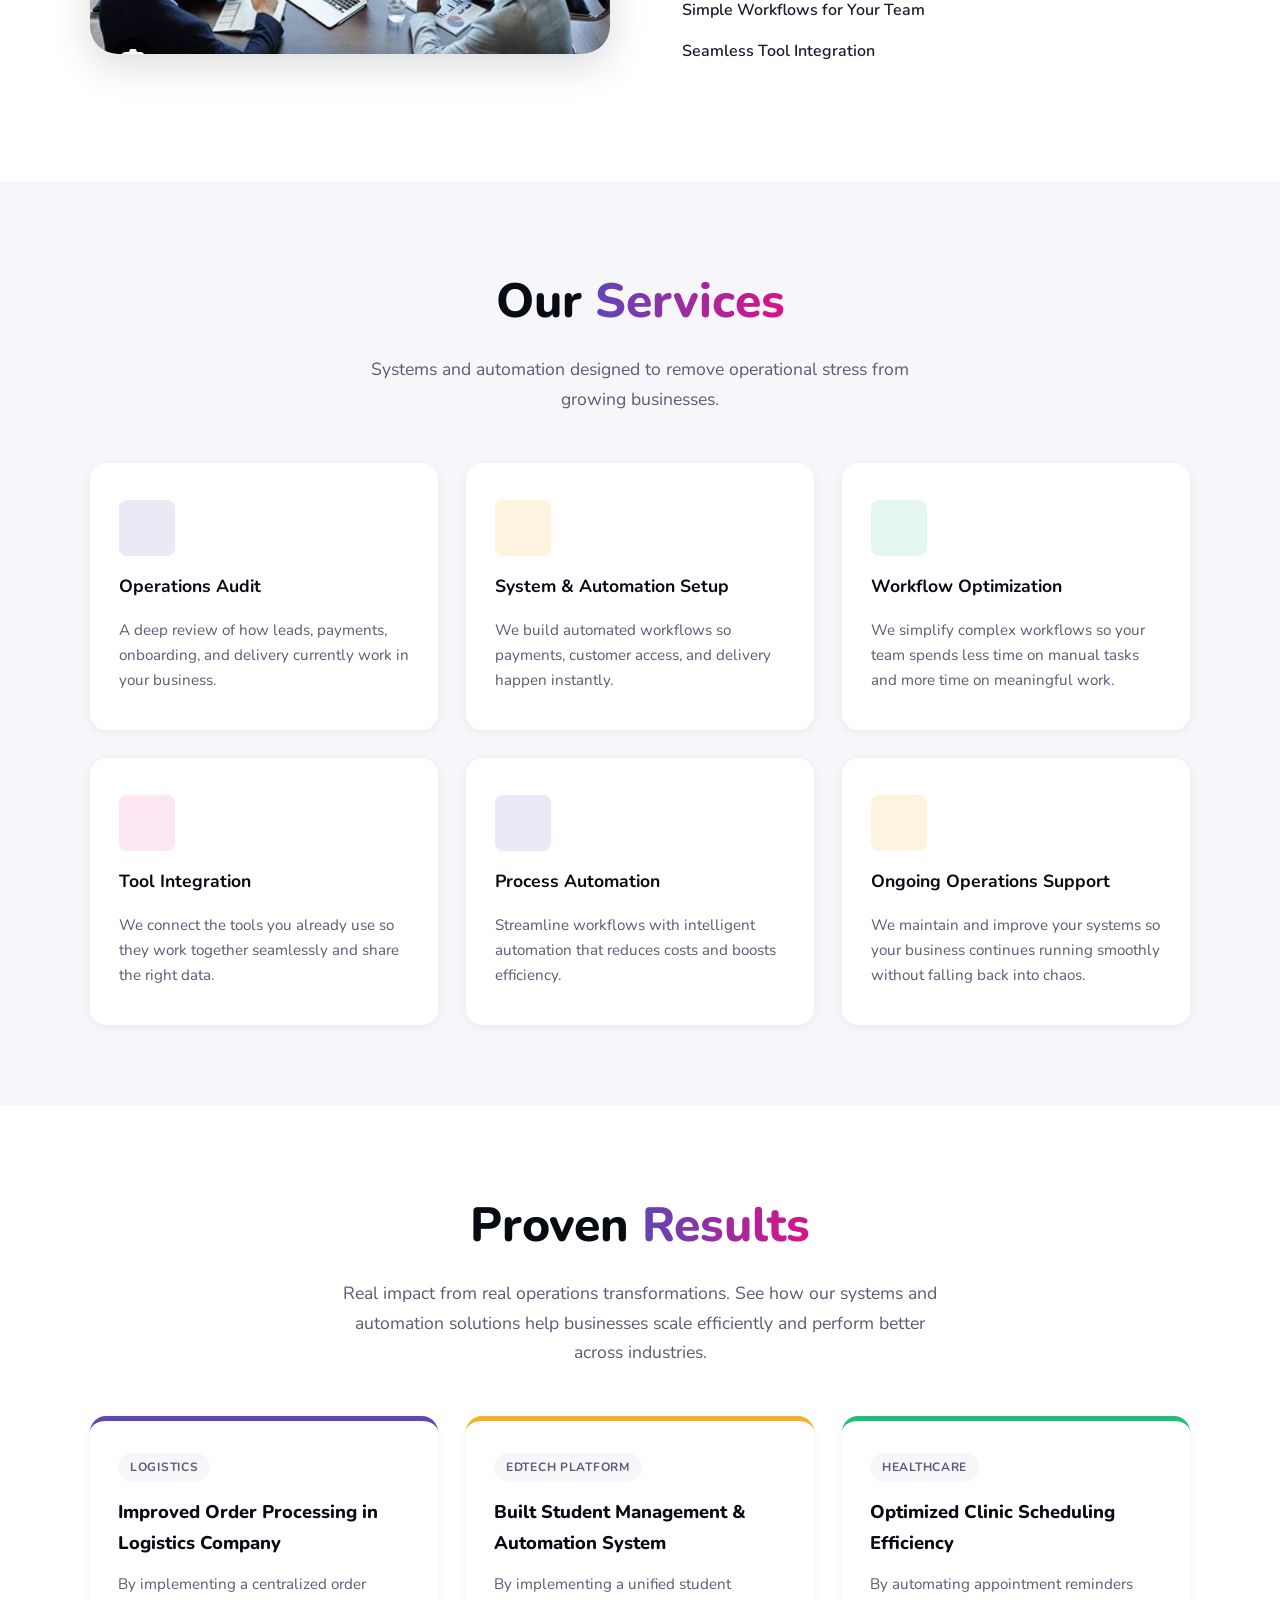
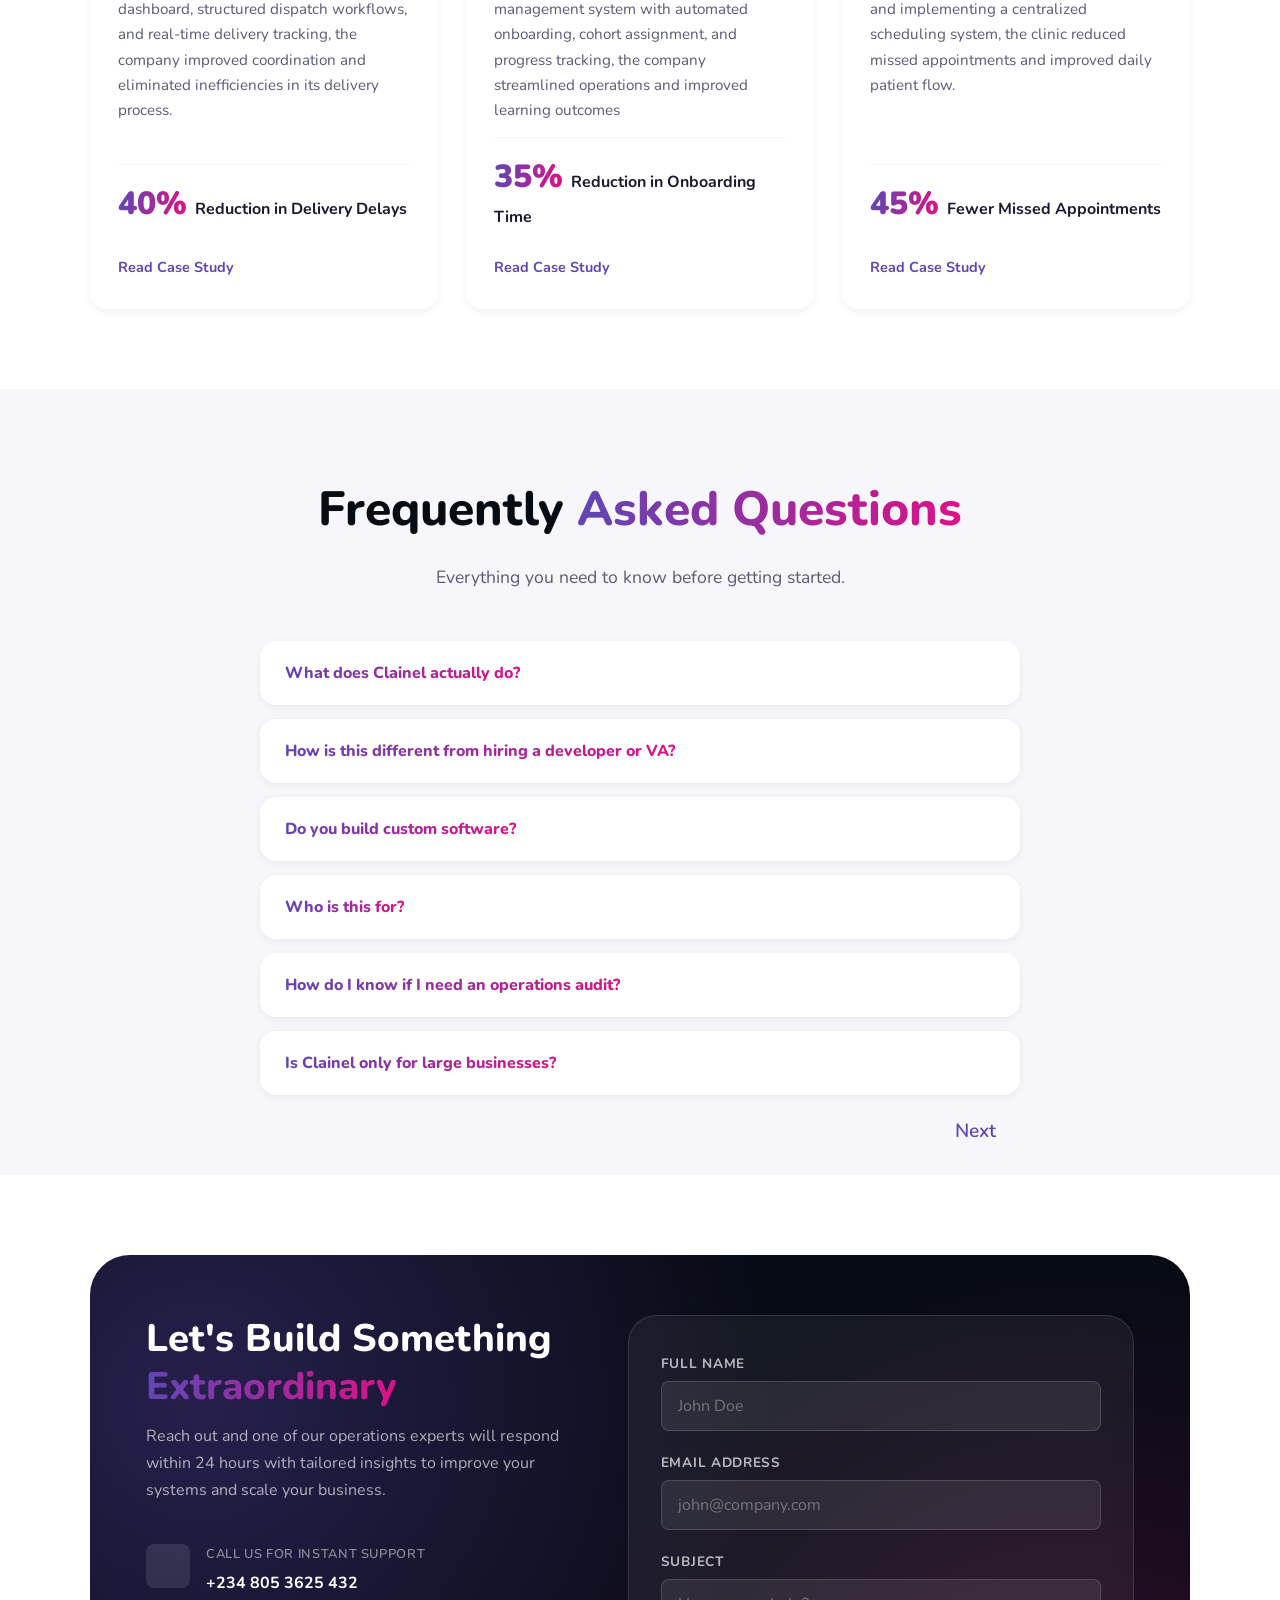
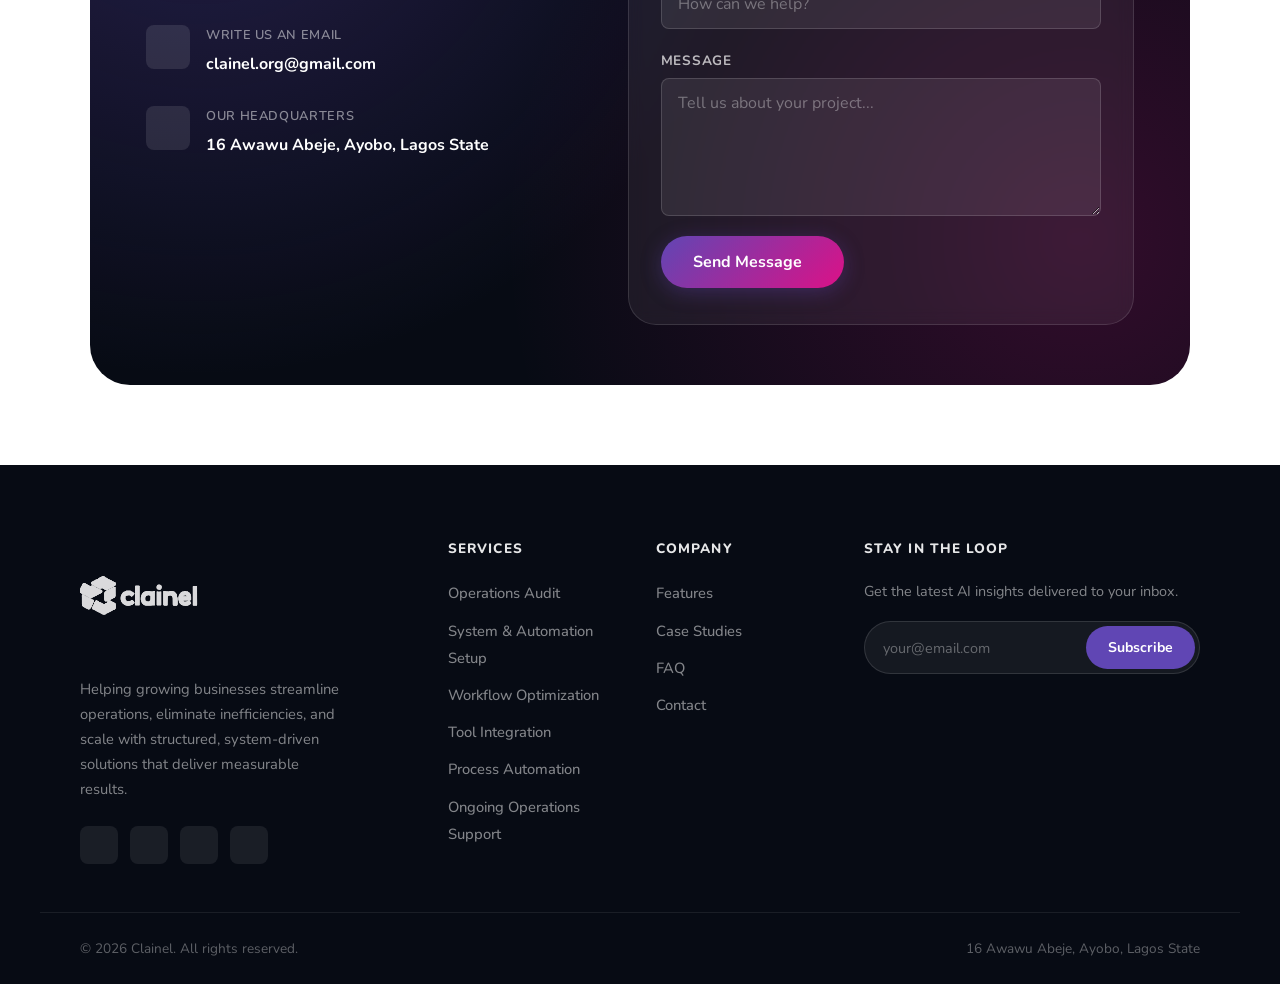
==== commit 9da85897: "Made correction to the spelling of a word" ====
--- a/index.html
+++ b/index.html
@@ -75,7 +75,7 @@
     <section id="Home" class="hero">
         <div class="grid-container">
             <div class="home-text">
-                <h1>Run Your Business Without <span>Oprational Chaos</span></h1>
+                <h1>Run Your Business Without <span>Operational Chaos</span></h1>
                 <p>We design and automate the systems that keep your payments, customers, and delivery running smoothly.</p>
                 <a href="#Services" class="btn-primary">Explore &rsaquo;</a>
             </div>
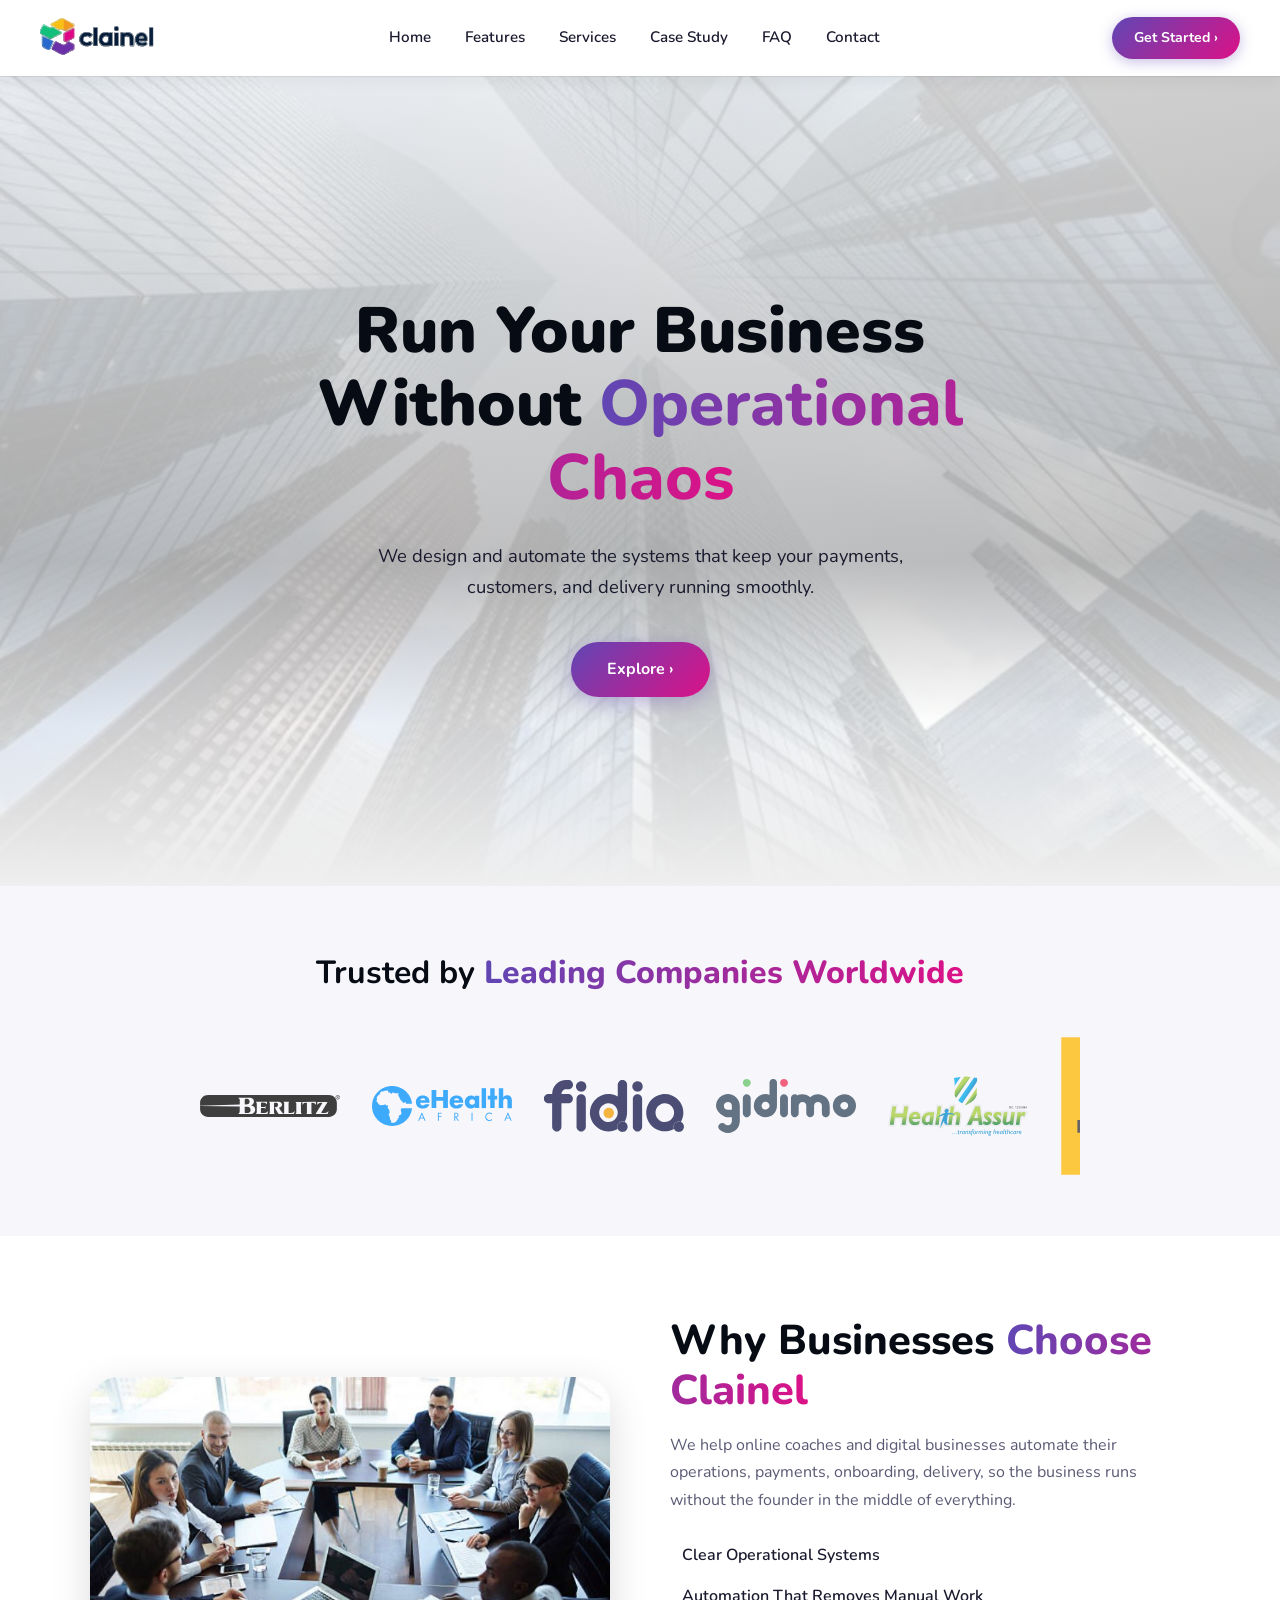
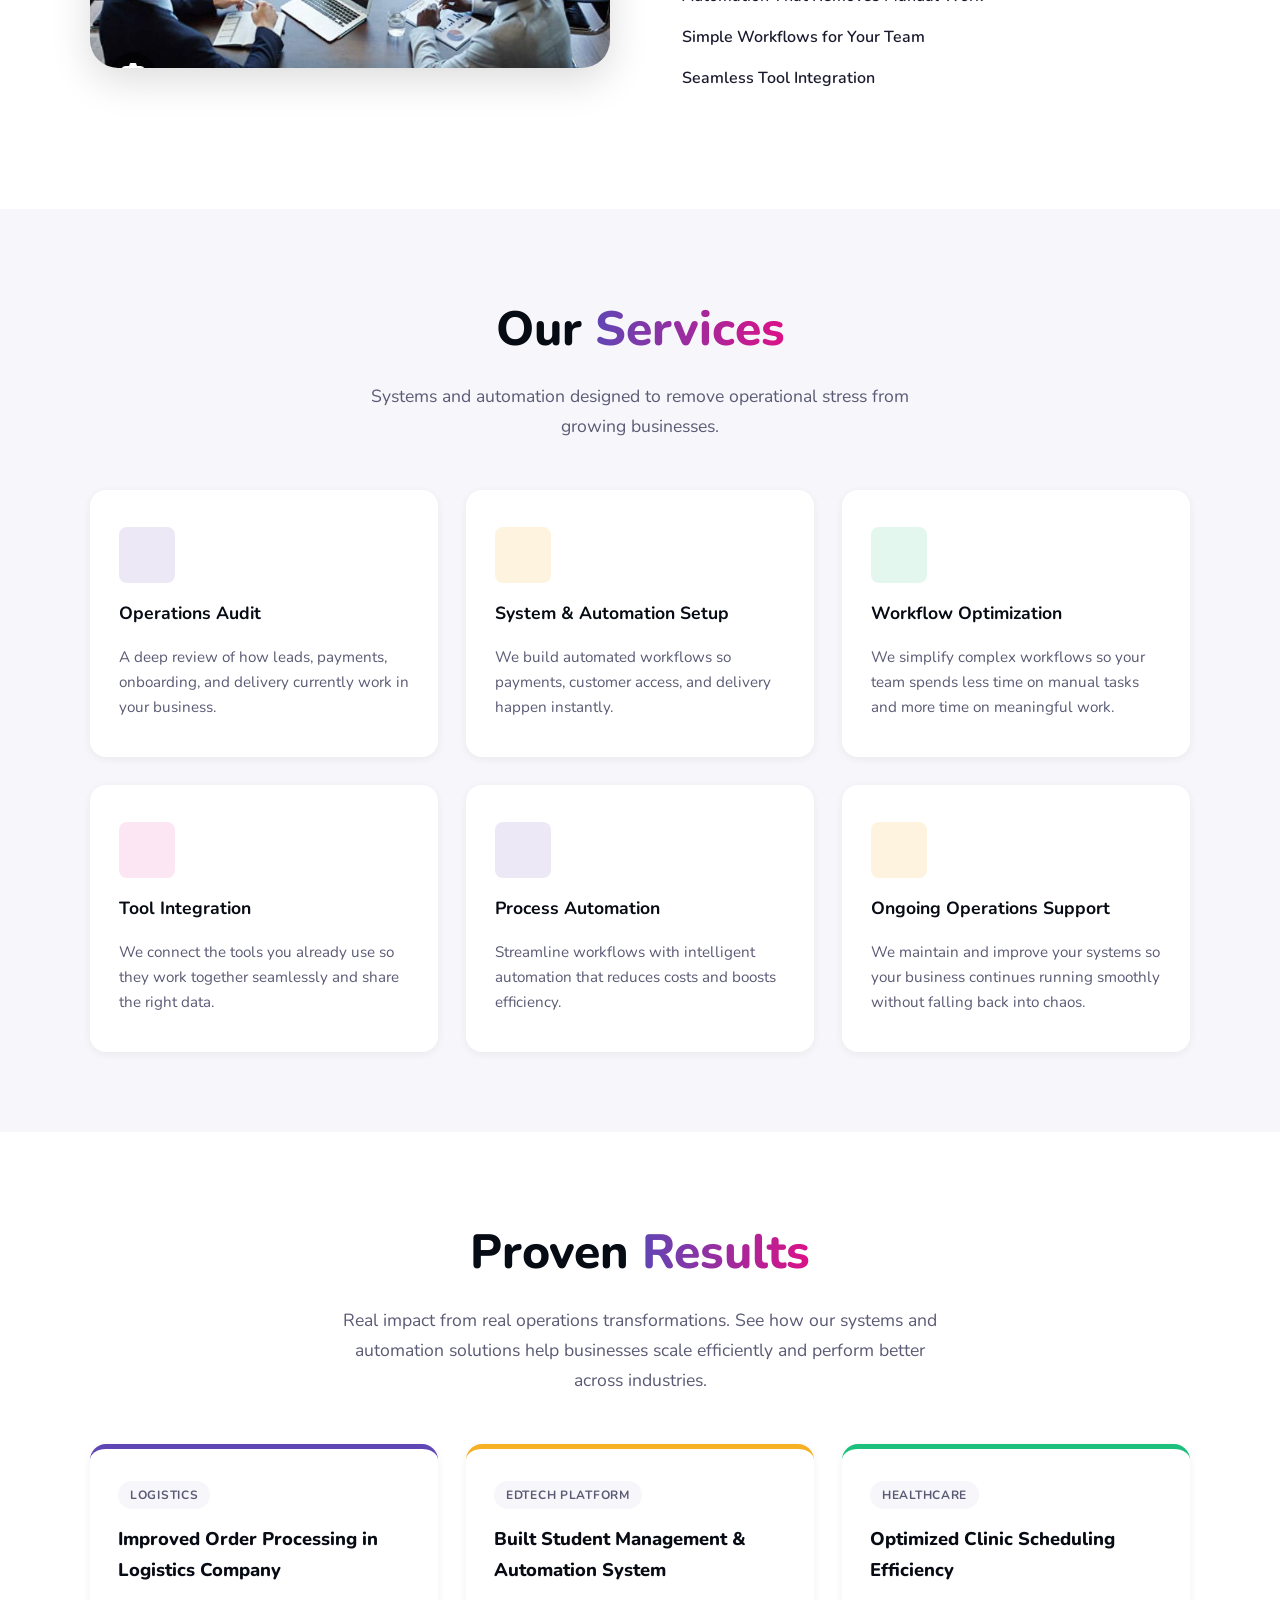
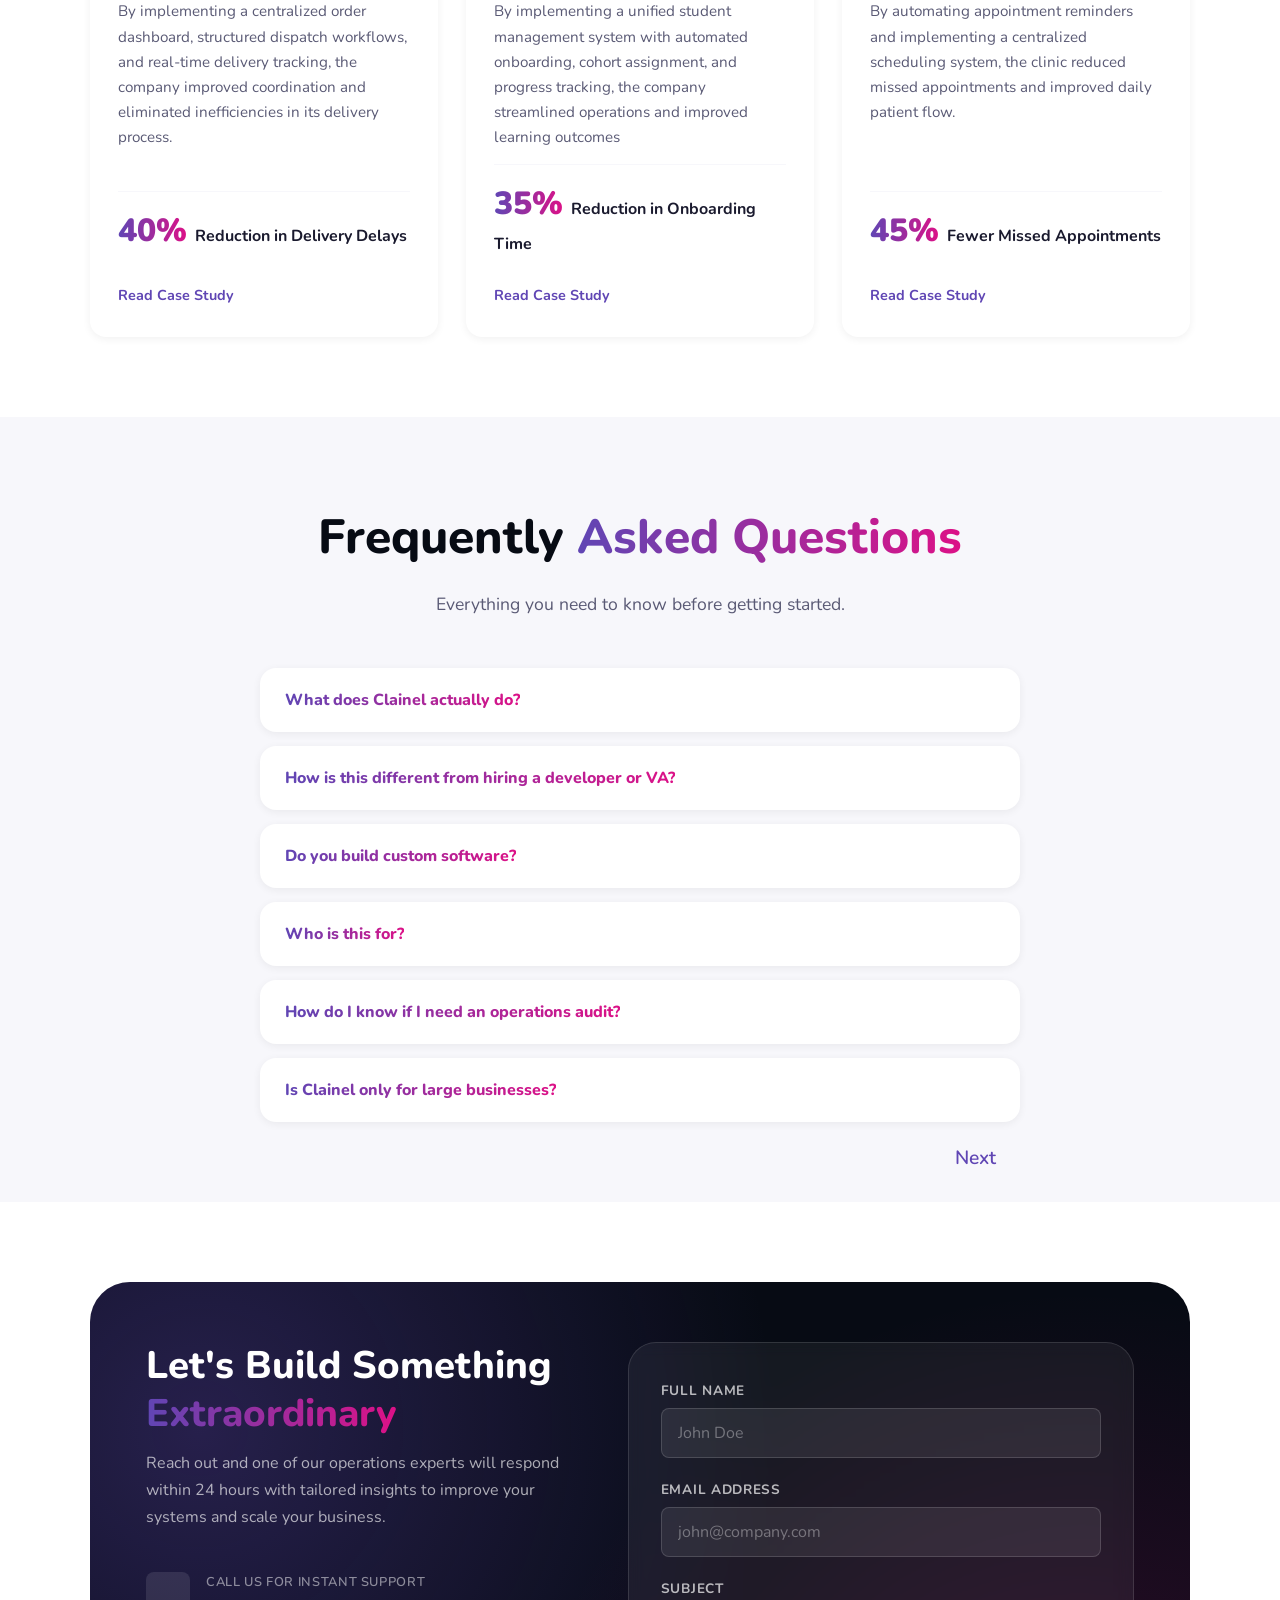
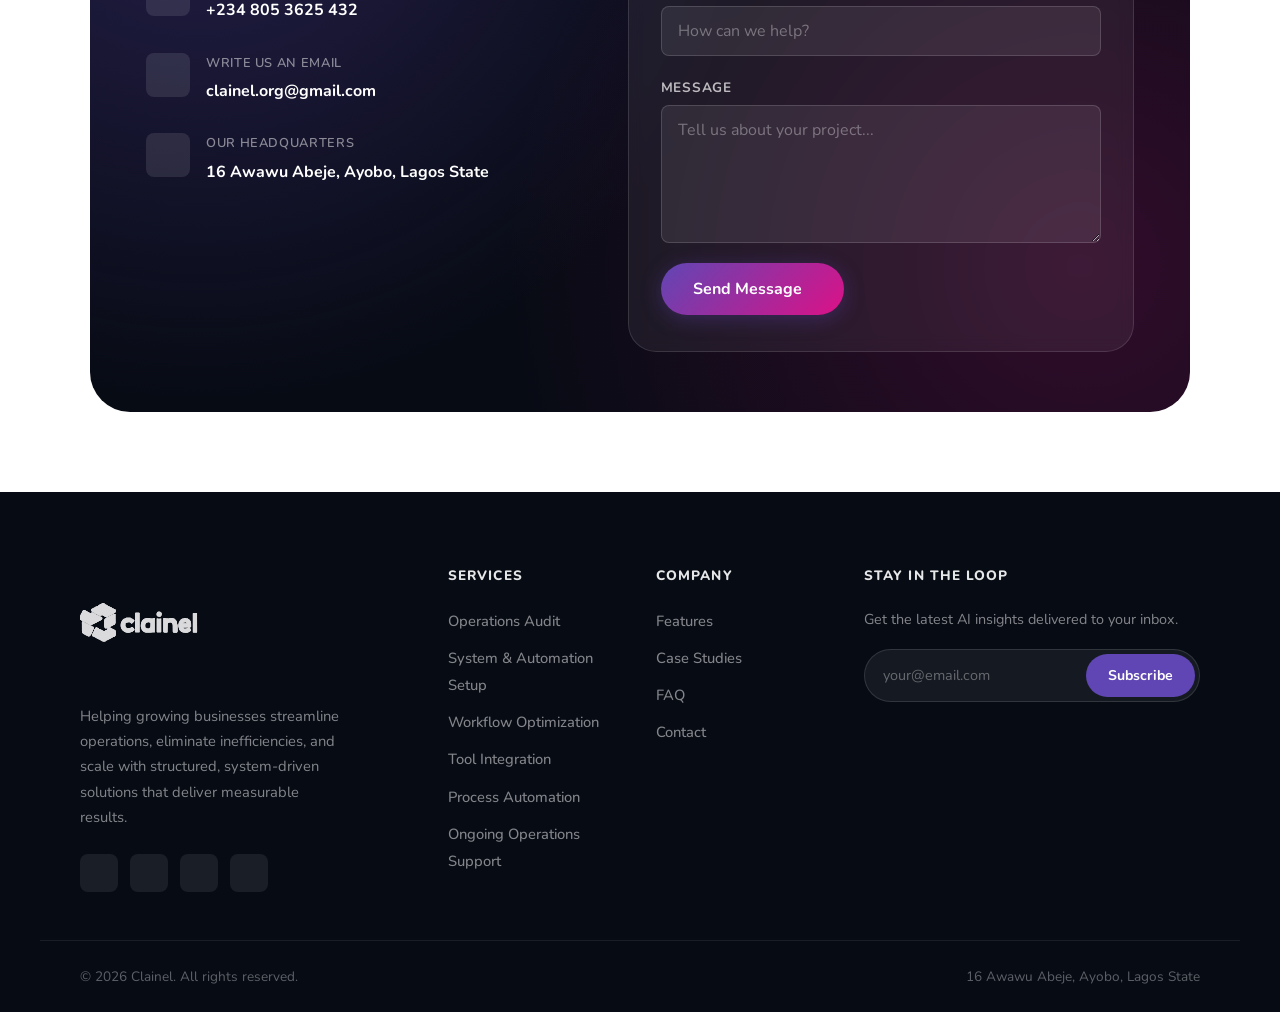
==== commit 5133b354: "Made some changes to the write up" ====
--- a/index.html
+++ b/index.html
@@ -110,7 +110,8 @@
                 </div>
                 <div class="feature-text">
                     <h2>Why Businesses <span>Choose Clainel</span></h2>
-                    <p>We help growing digital businesses turn messy operations into clear, reliable systems that run automatically.</p>
+                    <p>We help online coaches and digital businesses automate their operations, payments, onboarding, delivery, so the business
+                    runs without the founder in the middle of everything.</p>
 
                     <ul class="feature-list">
                         <li><i class="fi fi-sr-check-circle feature-check"></i> Clear Operational Systems</li>
@@ -290,7 +291,7 @@
                     </div>
                 </div>
 
-                <button id="show-more-faq" class="show-more-btn">Show More FAQs <i class="fi fi-rr-angle-down"></i></button>
+                <button id="show-more-faq" class="show-more-btn">Show More FAQs <i class="fi fi-rr-angle-right"></i></button>
 
                 <div class="faq-item hidden">
                     <button class="faq-trigger" aria-expanded="false">
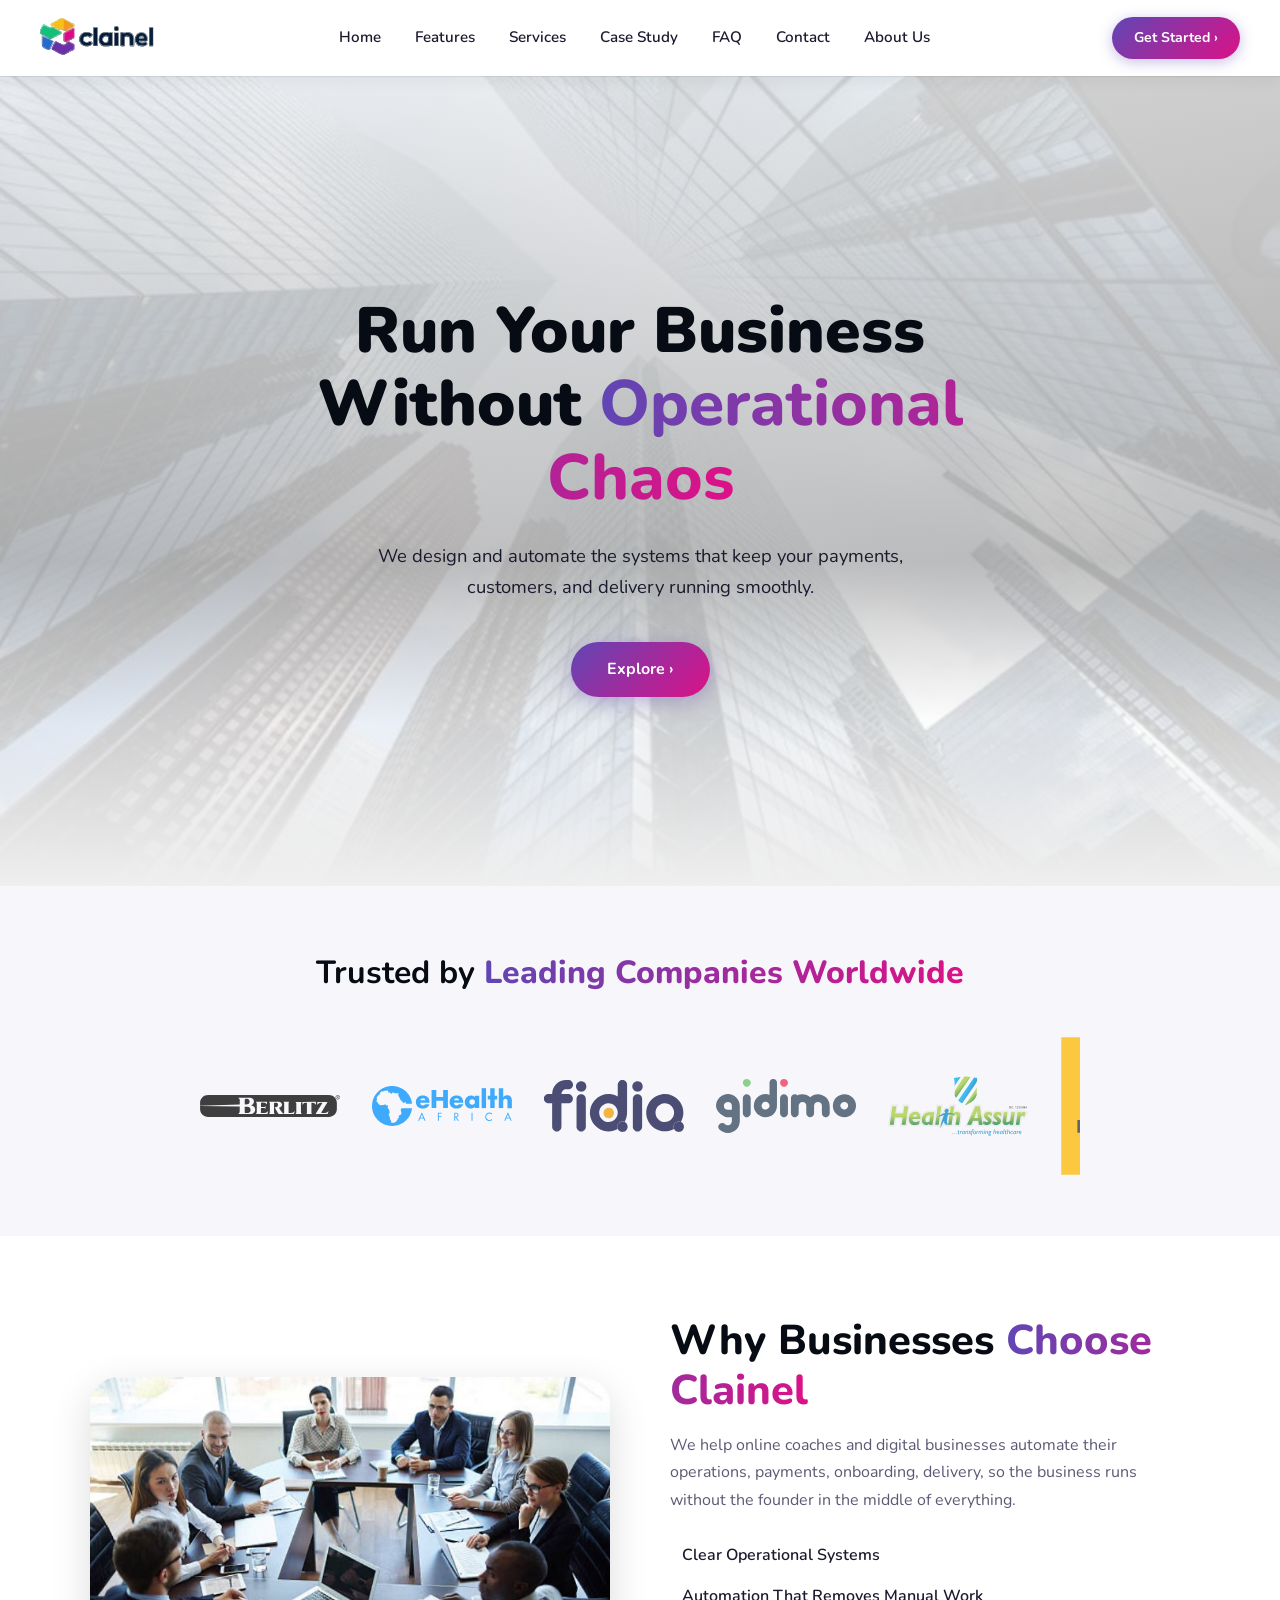
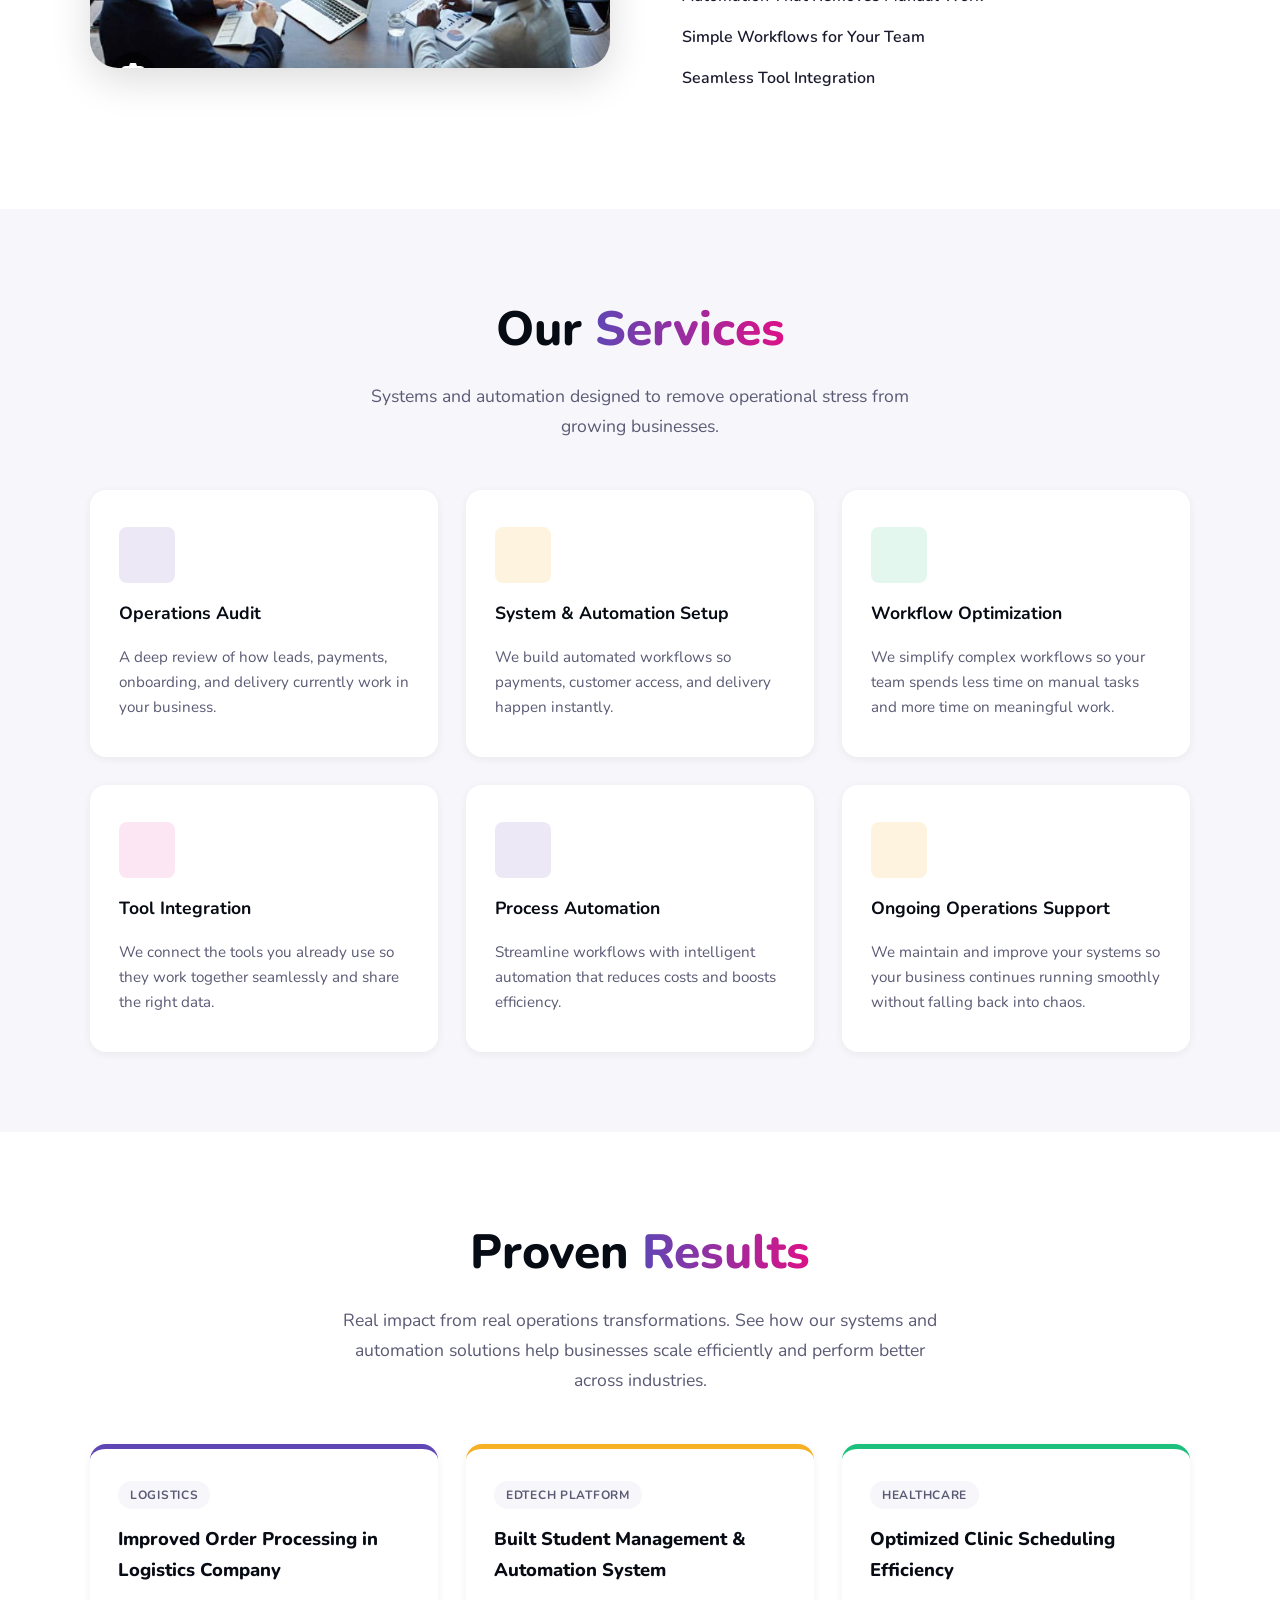
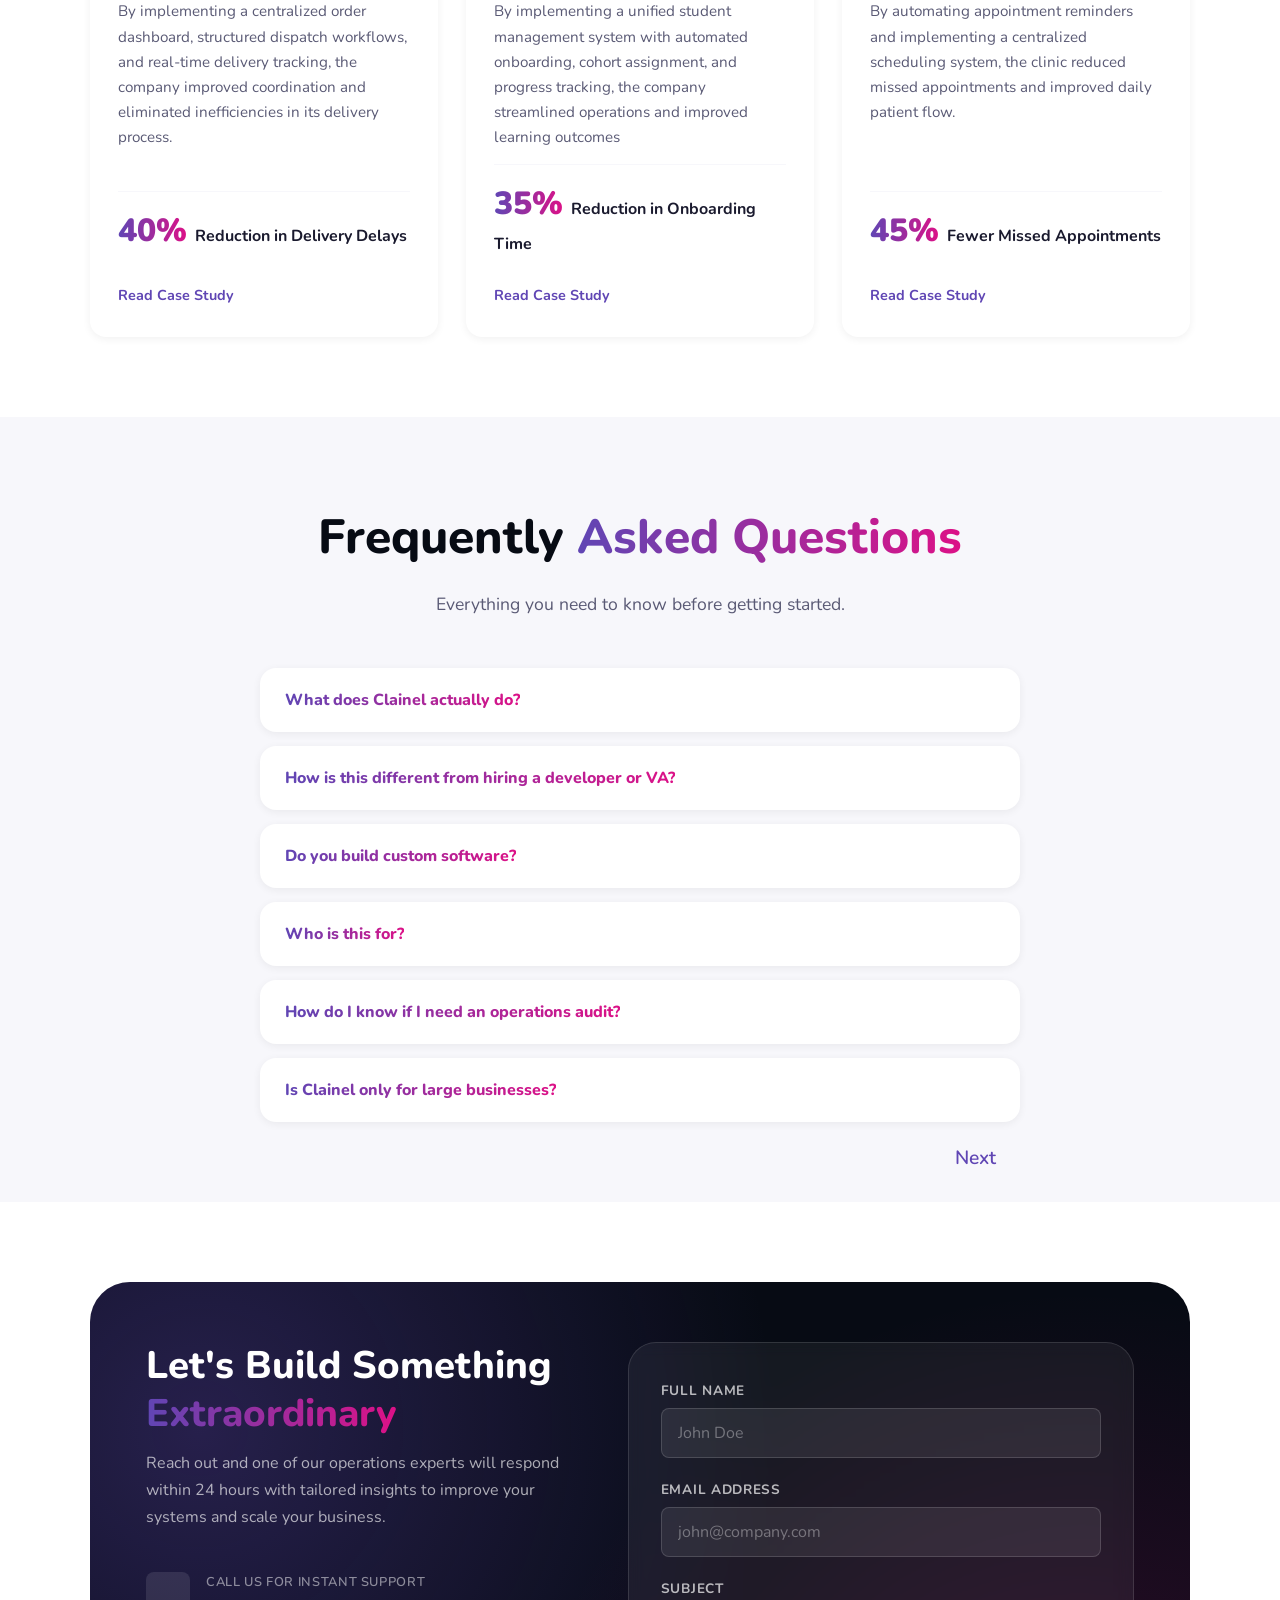
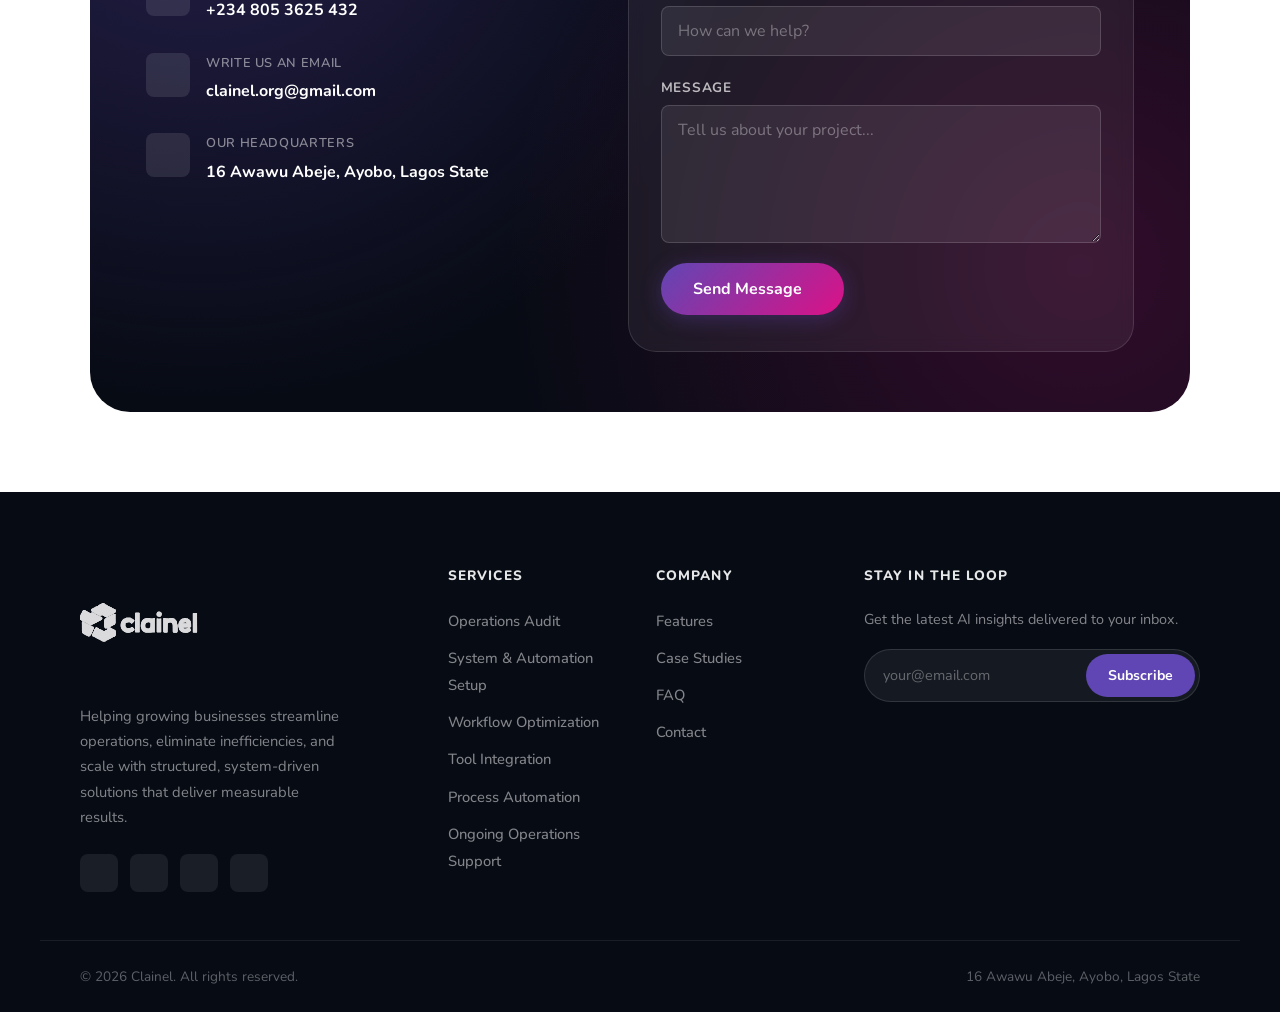
==== commit 304128d8: "Added the about page to the nav bar and also made some changes to the write ups" ====
--- a/index.html
+++ b/index.html
@@ -3,7 +3,7 @@
 <head>
     <meta charset="UTF-8">
     <meta name="viewport" content="width=device-width, initial-scale=1.0">
-    <meta name="description" content="Clainel – Partner with us to design, build, and scale AI solutions that drive measurable business outcomes and competitive advantage.">
+    <meta name="description" content="Clainel helps online coaches and digital businesses automate their operations, payments, onboarding, delivery, so the business runs without the founder in the middle of everything.">
     <title>Clainel | Run your business without operational chaos</title>
 
     <!-- Favicon -->
@@ -40,6 +40,7 @@
                     <li><a href="#Case-Study">Case Study</a></li>
                     <li><a href="#FAQ">FAQ</a></li>
                     <li><a href="#Contact">Contact</a></li>
+                    <li><a href="about/">About Us</a></li>
                 </ul>
             </div>
 
@@ -64,6 +65,7 @@
                 <li><a href="#Case-Study">Case Study</a></li>
                 <li><a href="#FAQ">FAQ</a></li>
                 <li><a href="#Contact">Contact</a></li>
+                <li><a href="./about/">About Us</a></li>
                 <li class="mobile-cta-li"><a href="#Contact" class="mobile-cta-link">Get Started &rsaquo;</a></li>
             </ul>
         </div>
